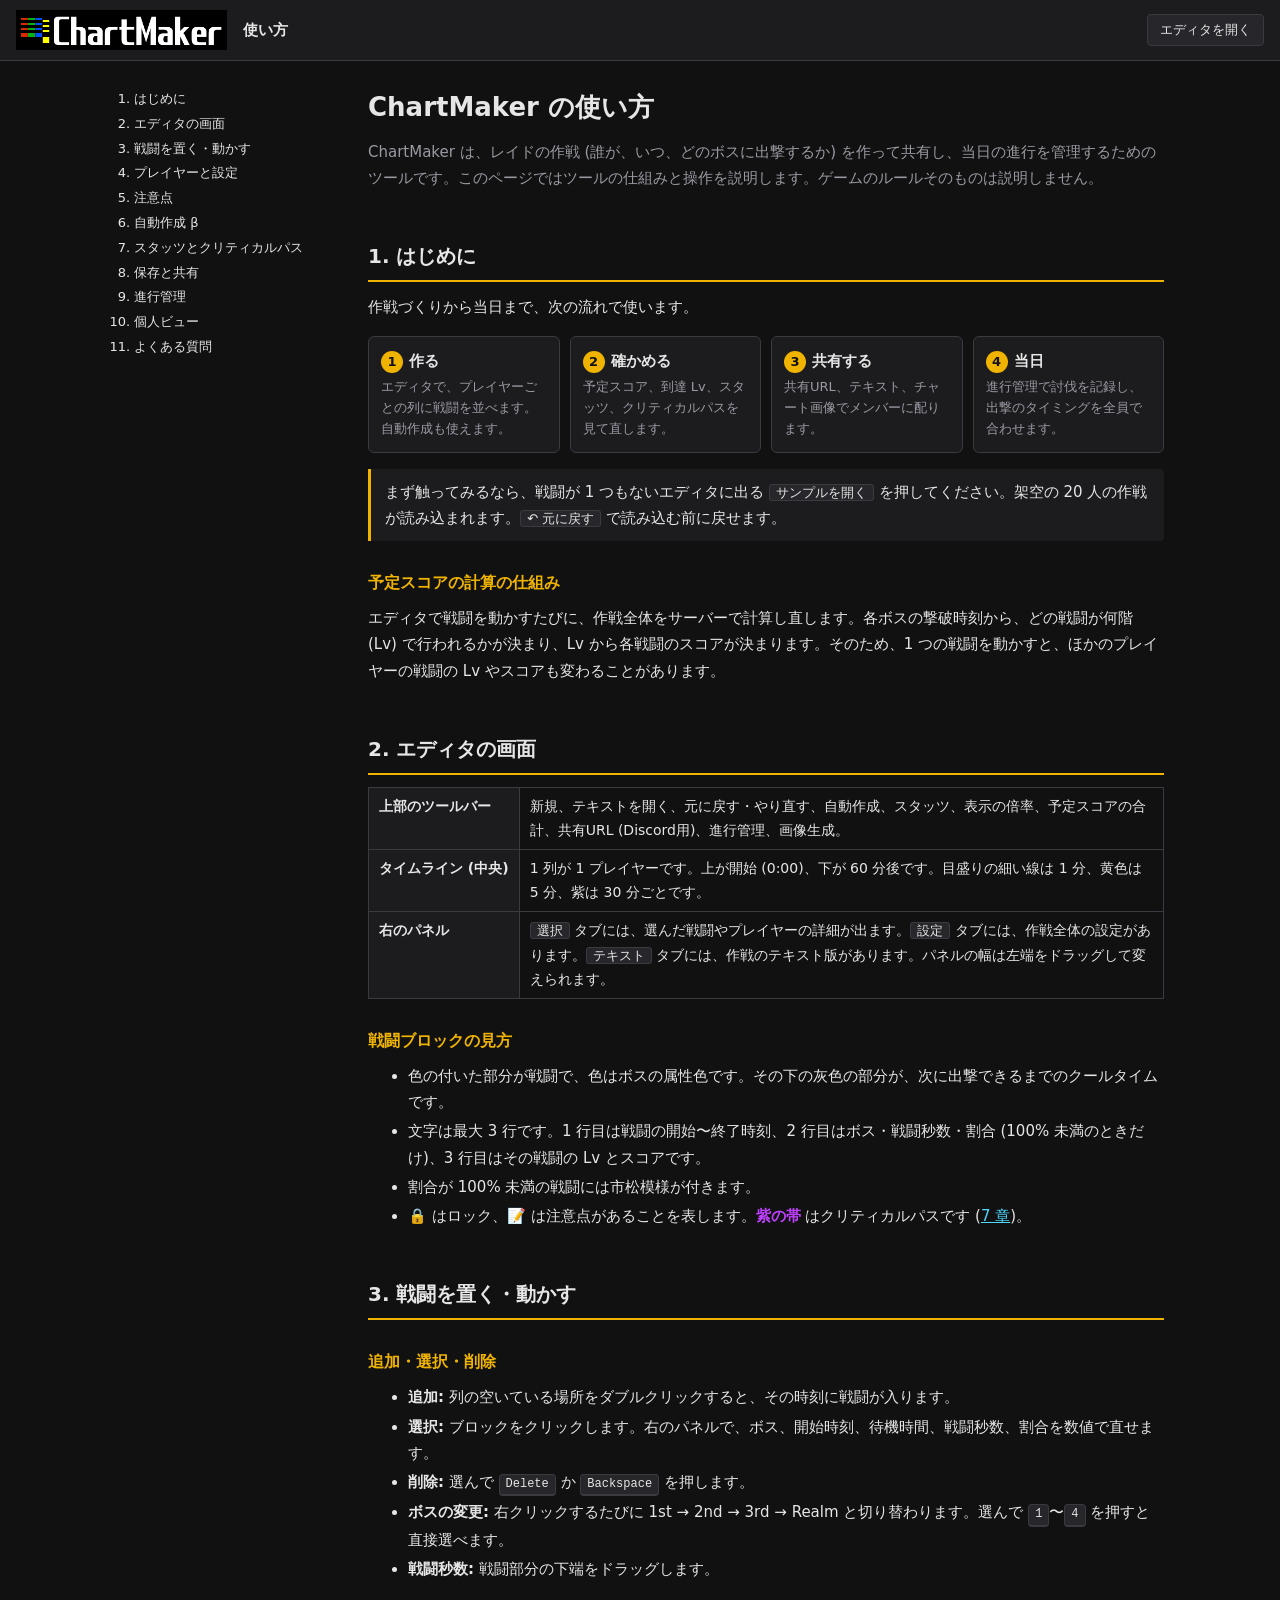
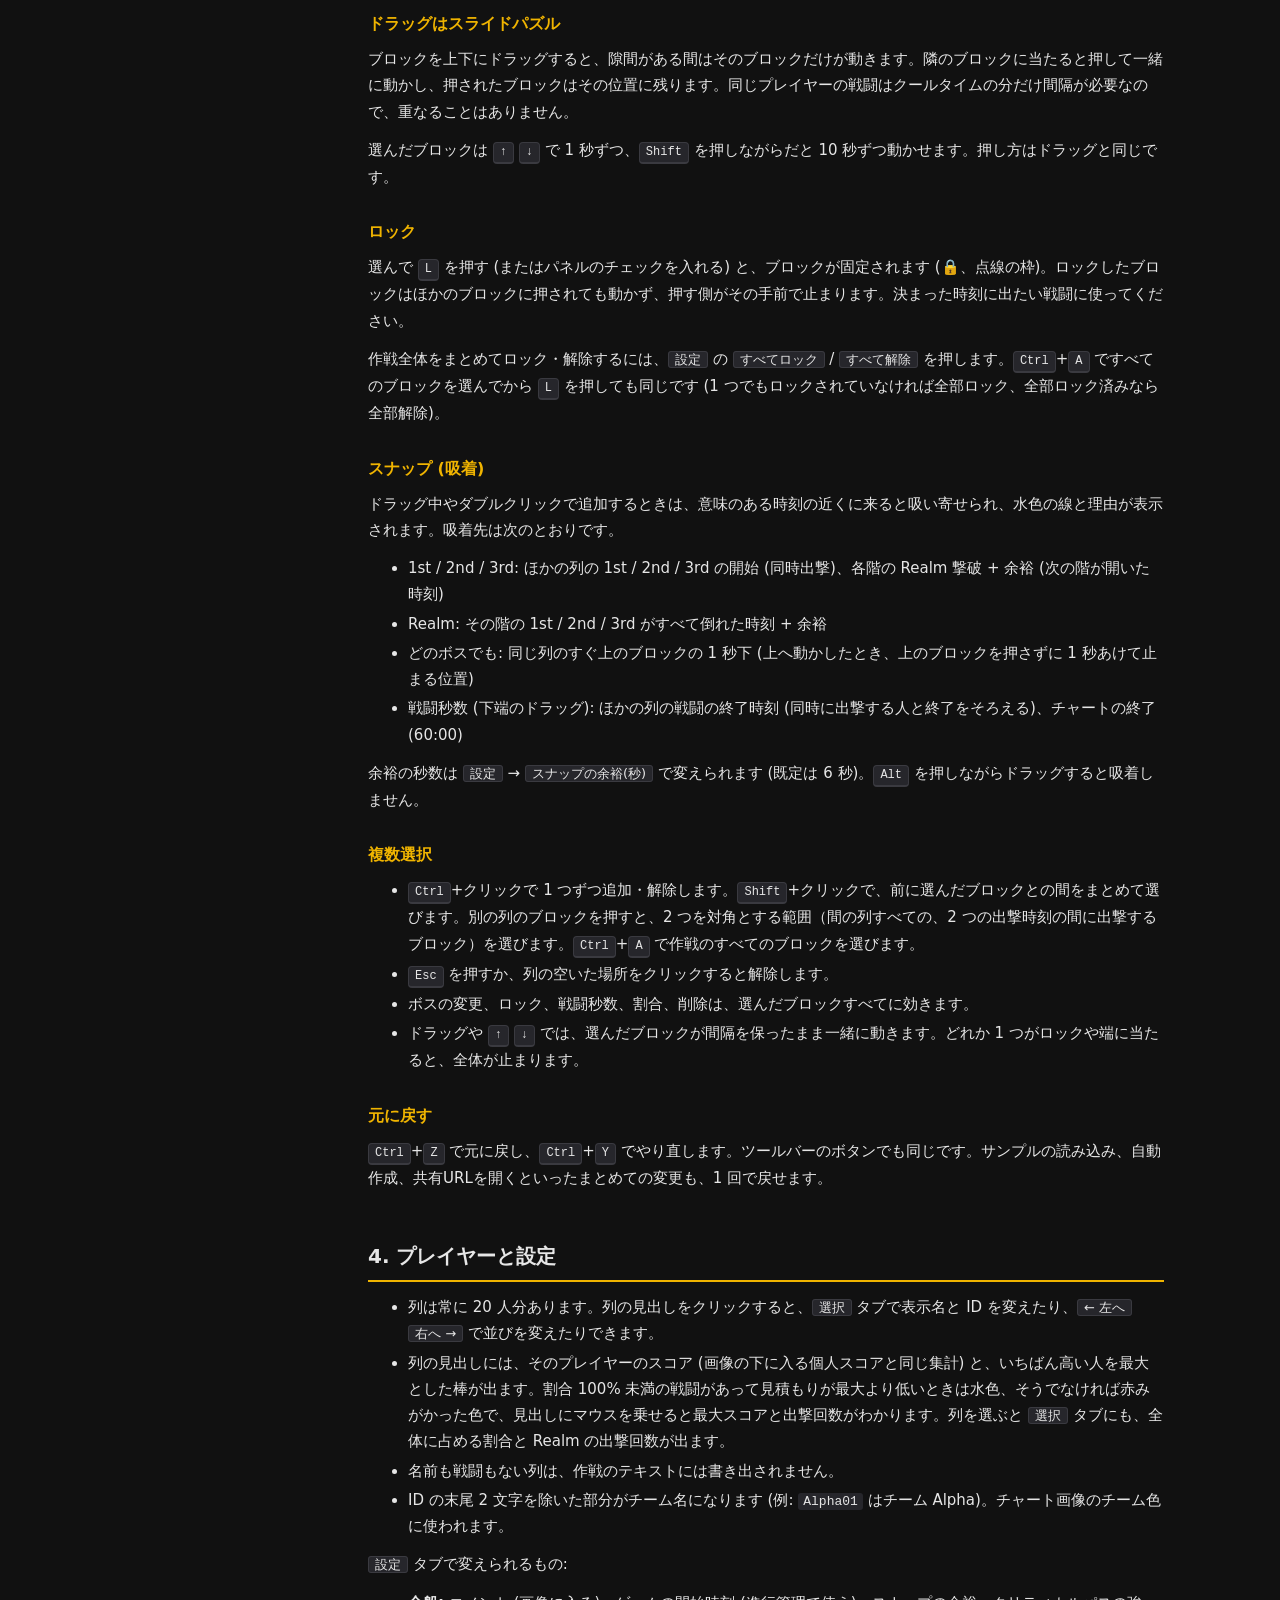
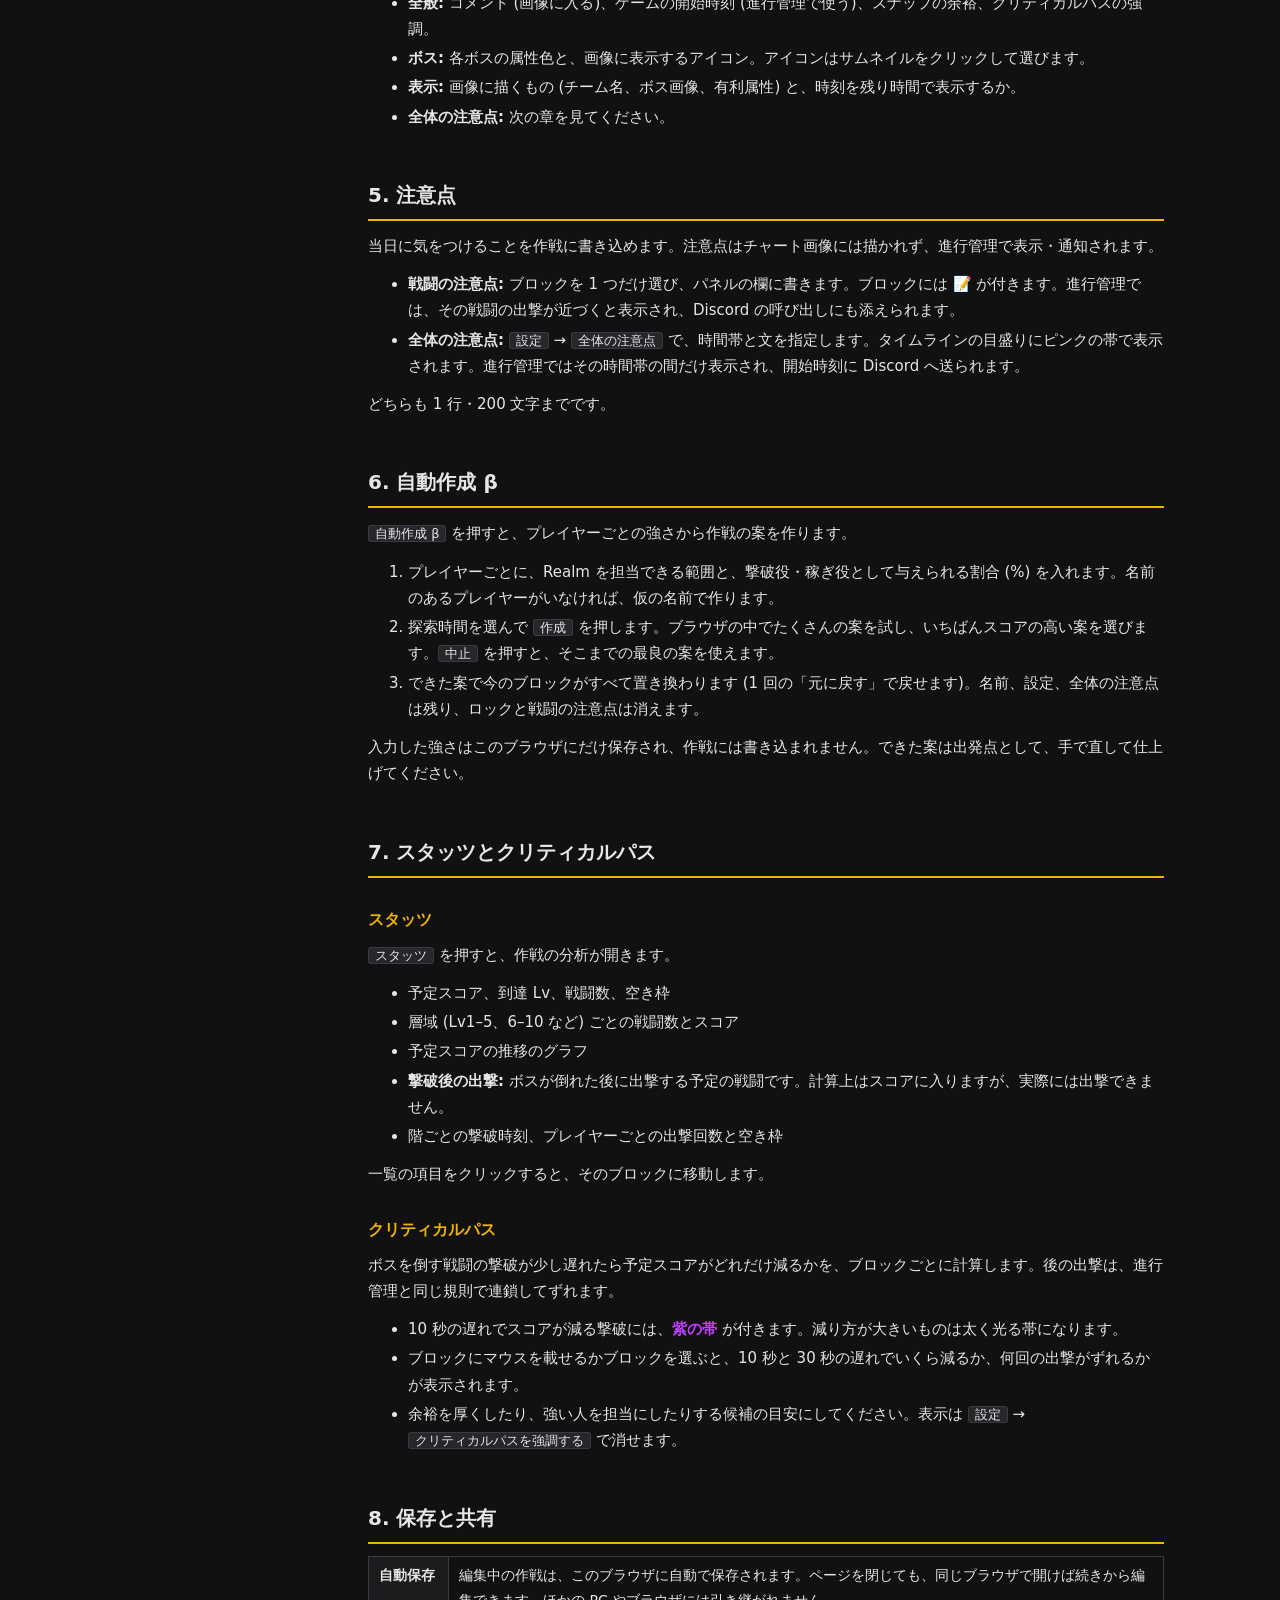
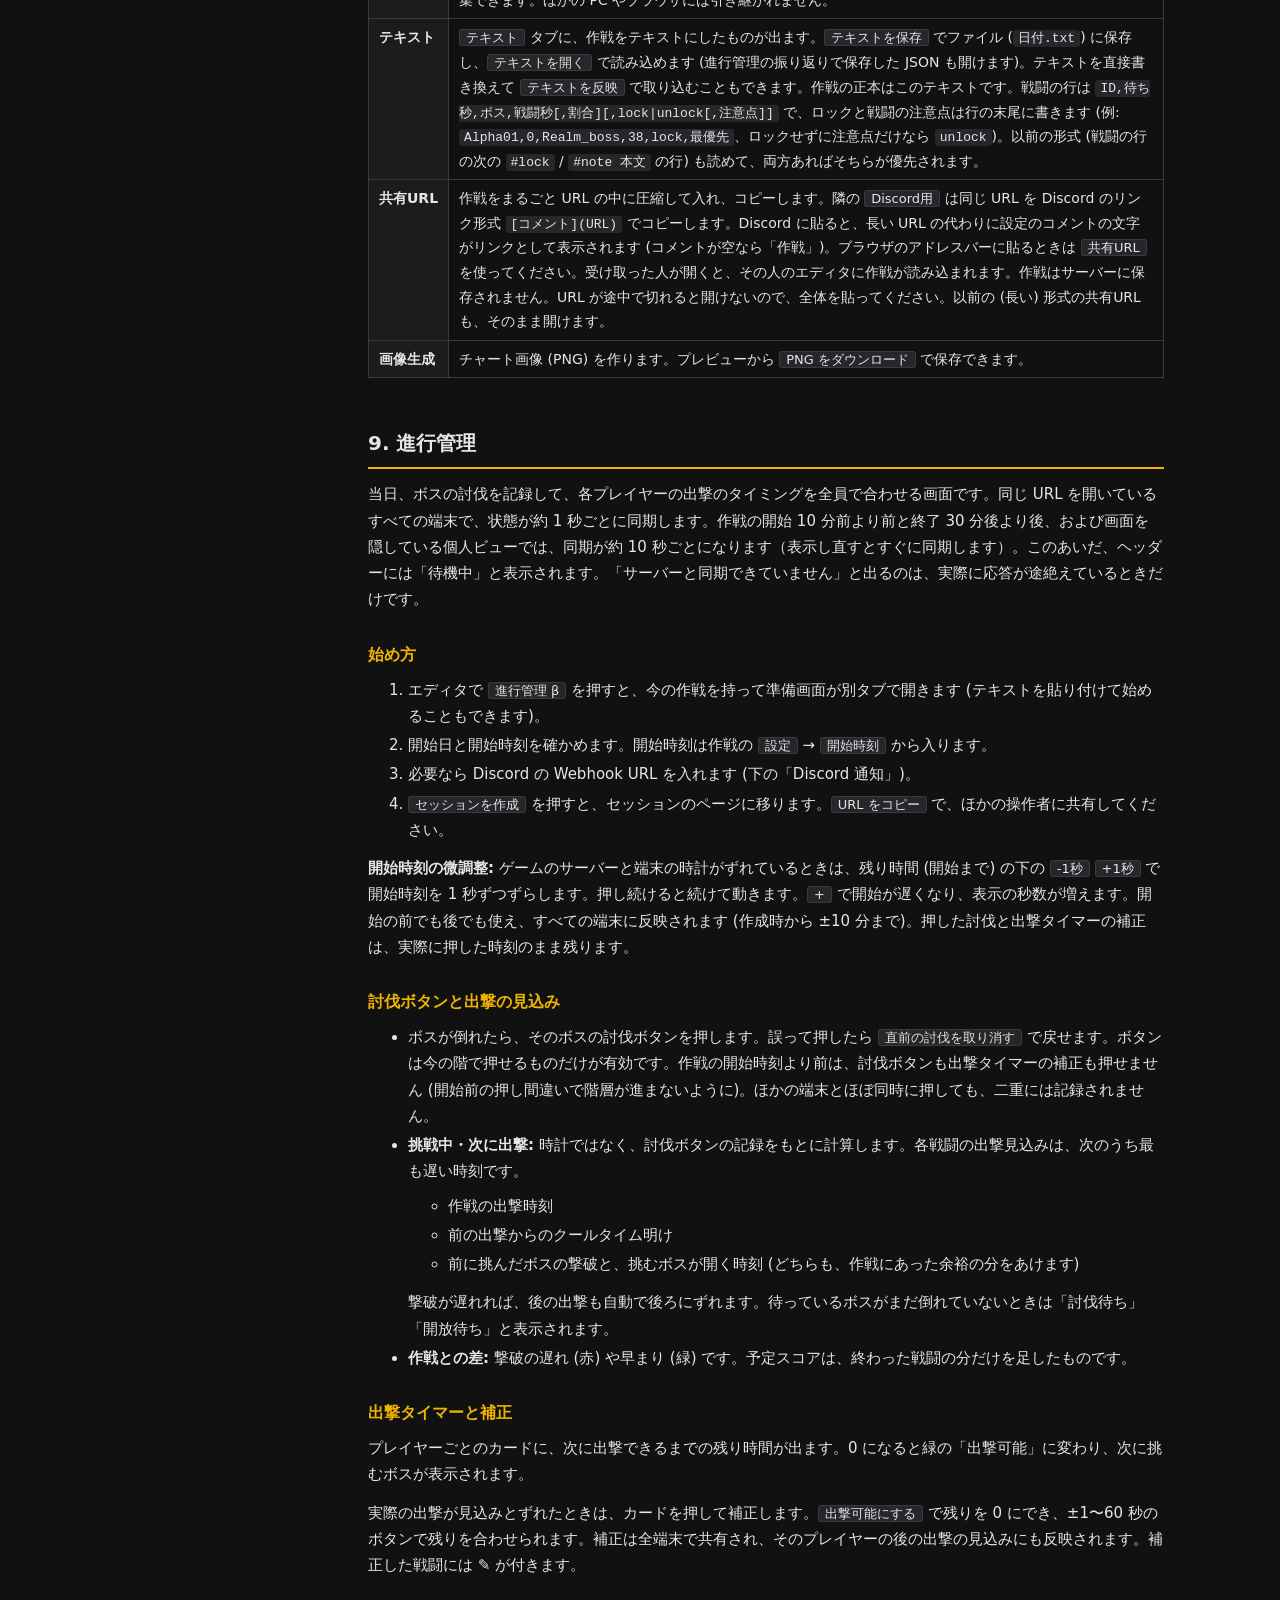
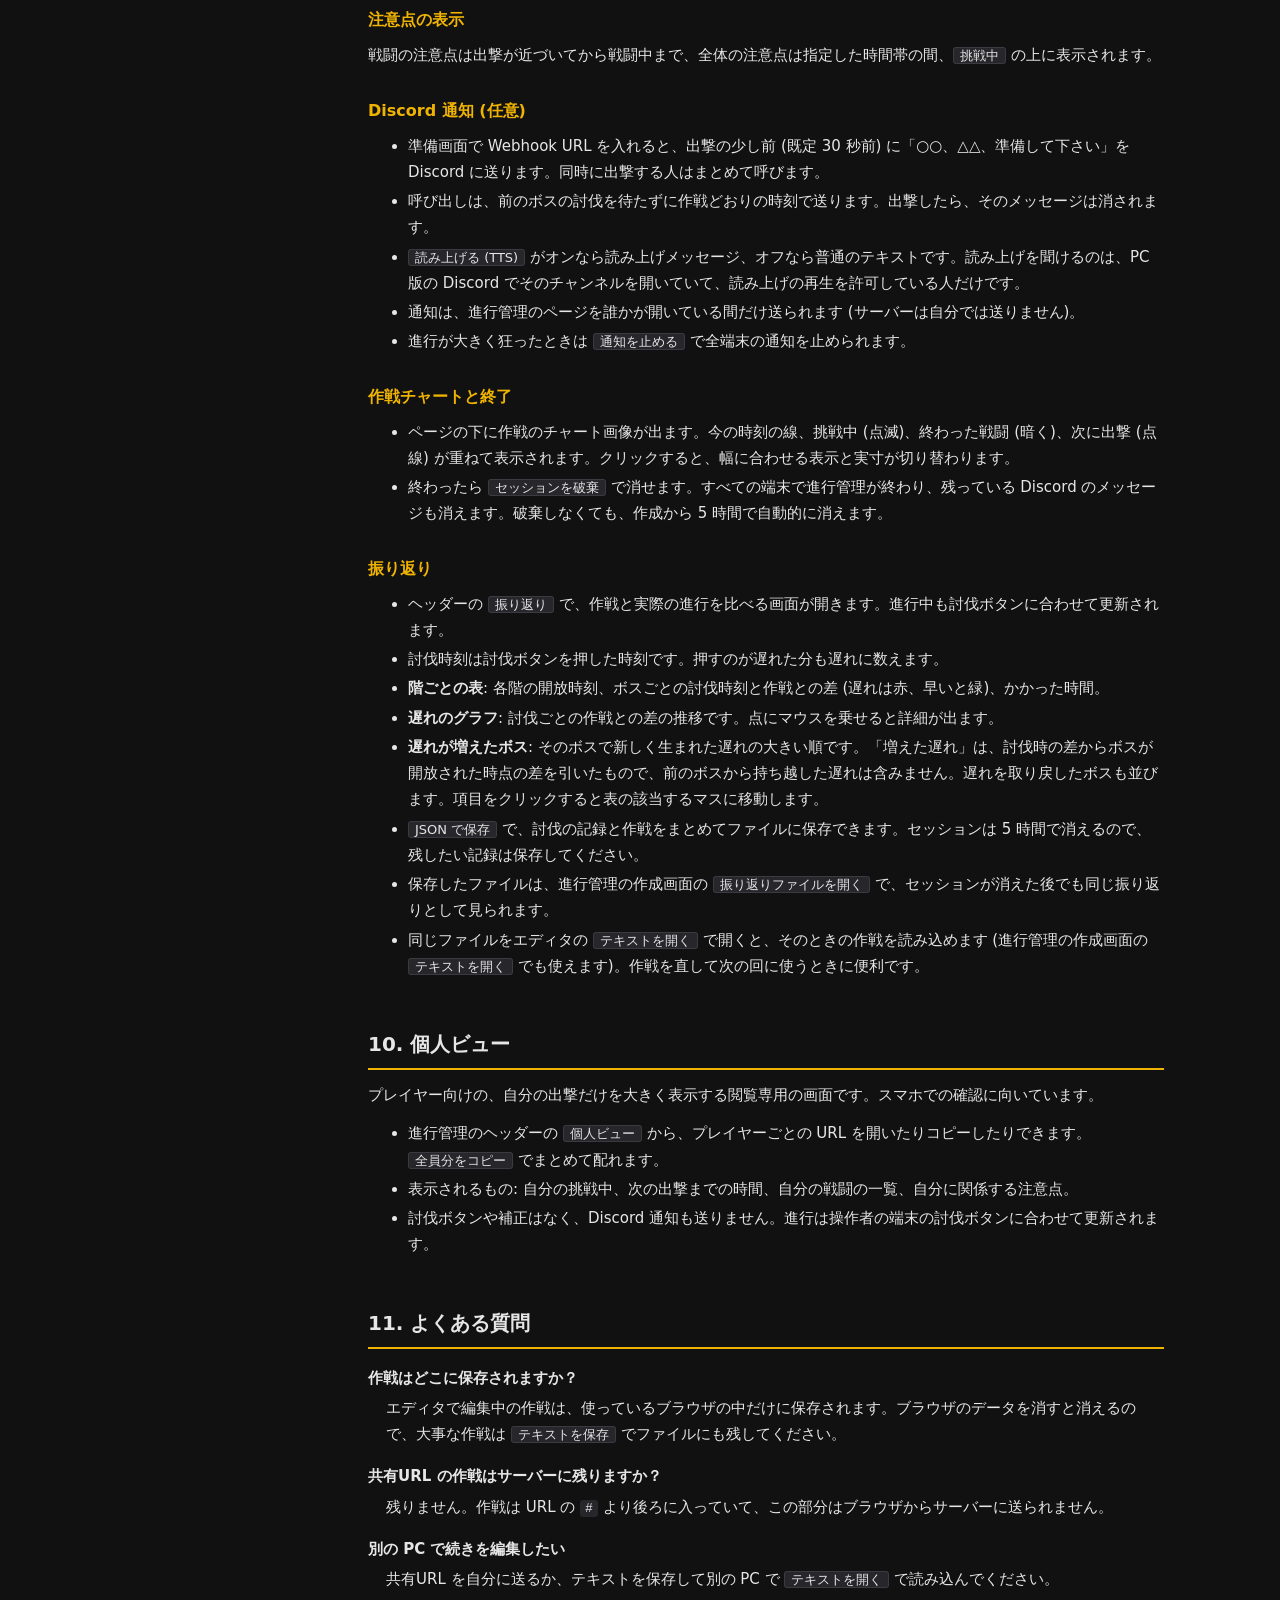
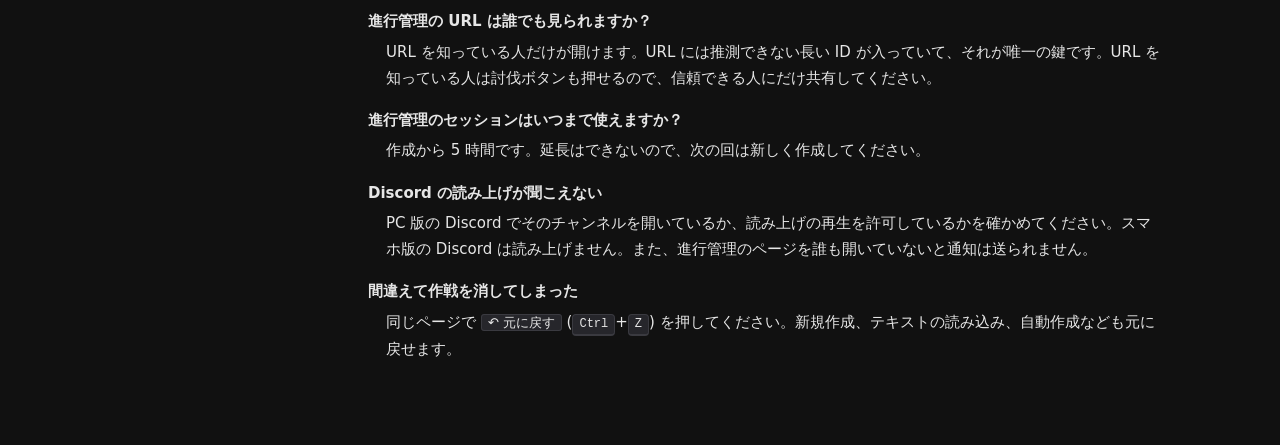
==== web/guide.html @ 5f59eefa "Shift+クリックの範囲選択を複数の列にまたがって使えるようにする 起点とクリックしたブロックを対角とする範囲 (間の列すべての、2 つの出撃時刻の間に出撃するブロック) を選ぶ。  Co-Auth" ====
<!doctype html>
<html lang="ja">
<head>
<meta charset="utf-8">
<meta name="viewport" content="width=device-width, initial-scale=1">
<title>ChartMaker 使い方</title>
<link rel="icon" type="image/png" href="/icon.png">
<style>
:root {
  --bg: #111; --panel: #1c1c1f; --panel2: #26262b; --line: #3a3a40;
  --fg: #e6e6e6; --muted: #9a9aa3; --accent: #f0b400; --link: #4fd8ff; --crit: #c040ff;
}
* { box-sizing: border-box; }
html { scroll-behavior: smooth; scroll-padding-top: 16px; }
body { margin: 0; background: var(--bg); color: var(--fg);
  font: 15px/1.75 "Meiryo", "Hiragino Sans", system-ui, sans-serif; }
a { color: var(--link); }
header { display: flex; align-items: center; gap: 16px; flex-wrap: wrap; padding: 10px 16px;
  background: var(--panel); border-bottom: 1px solid var(--line); }
header img { display: block; height: 40px; width: auto; }
header .btn { margin-left: auto; }
.btn { display: inline-block; padding: 4px 12px; border: 1px solid var(--line); border-radius: 4px;
  background: var(--panel2); color: var(--fg); text-decoration: none; font-size: 13px; }
.btn:hover { border-color: var(--muted); }
.wrap { display: grid; grid-template-columns: 220px minmax(0, 1fr); gap: 32px; max-width: 1080px; margin: 0 auto; padding: 24px 16px 80px; }
nav { position: sticky; top: 16px; align-self: start; font-size: 13px; line-height: 1.6; }
nav ol { margin: 0; padding-left: 1.4em; }
nav li { margin: 4px 0; }
nav a { color: var(--fg); text-decoration: none; }
nav a:hover { color: var(--accent); }
main { min-width: 0; }
h1 { font-size: 26px; margin: 0 0 8px; }
h2 { font-size: 20px; margin: 48px 0 12px; padding-bottom: 6px; border-bottom: 2px solid var(--accent); }
h3 { font-size: 16px; margin: 28px 0 8px; color: var(--accent); }
p, ul, ol, table { margin: 8px 0 12px; }
li { margin: 3px 0; }
.lead { color: var(--muted); }
.flow { display: grid; grid-template-columns: repeat(4, minmax(0, 1fr)); gap: 10px; margin: 16px 0; padding: 0; list-style: none; counter-reset: step; }
.flow li { margin: 0; padding: 12px; background: var(--panel); border: 1px solid var(--line); border-radius: 6px; font-size: 13px; line-height: 1.6; }
.flow li::before { counter-increment: step; content: counter(step); display: inline-block; width: 22px; height: 22px; margin-right: 6px;
  border-radius: 50%; background: var(--accent); color: #111; text-align: center; font-weight: bold; line-height: 22px; }
.flow b { font-size: 15px; }
.flow span { display: block; margin-top: 4px; color: var(--muted); }
.note { padding: 10px 14px; background: var(--panel); border-left: 3px solid var(--accent); border-radius: 0 4px 4px 0; }
kbd { display: inline-block; padding: 0 6px; border: 1px solid var(--line); border-bottom-width: 2px; border-radius: 4px;
  background: var(--panel2); font: 12px/1.6 Consolas, monospace; }
code { padding: 1px 5px; background: var(--panel2); border-radius: 3px; font: 13px Consolas, monospace; }
table { width: 100%; border-collapse: collapse; font-size: 14px; }
th, td { padding: 6px 10px; border: 1px solid var(--line); text-align: left; vertical-align: top; }
th { background: var(--panel); white-space: nowrap; }
.ui { padding: 0 6px; border: 1px solid var(--line); border-radius: 3px; background: var(--panel2); font-size: 13px; white-space: nowrap; }
.crit { color: var(--crit); font-weight: bold; }
dt { margin-top: 16px; font-weight: bold; }
dd { margin: 4px 0 0 1.2em; }
@media (max-width: 760px) {
  .wrap { grid-template-columns: 1fr; gap: 0; }
  nav { position: static; padding: 12px 14px; background: var(--panel); border-radius: 6px; }
  .flow { grid-template-columns: repeat(2, minmax(0, 1fr)); }
  table { display: block; overflow-x: auto; }
}
</style>
</head>
<body>
<header>
  <a href="/"><img src="/logo.png" alt="ChartMaker" width="380" height="72"></a>
  <b>使い方</b>
  <a class="btn" href="/">エディタを開く</a>
</header>

<div class="wrap">
<nav aria-label="目次">
  <ol>
    <li><a href="#start">はじめに</a></li>
    <li><a href="#screen">エディタの画面</a></li>
    <li><a href="#blocks">戦闘を置く・動かす</a></li>
    <li><a href="#players">プレイヤーと設定</a></li>
    <li><a href="#notes">注意点</a></li>
    <li><a href="#auto">自動作成 β</a></li>
    <li><a href="#check">スタッツとクリティカルパス</a></li>
    <li><a href="#share">保存と共有</a></li>
    <li><a href="#tracker">進行管理</a></li>
    <li><a href="#personal">個人ビュー</a></li>
    <li><a href="#faq">よくある質問</a></li>
  </ol>
</nav>

<main>
<h1>ChartMaker の使い方</h1>
<p class="lead">ChartMaker は、レイドの作戦 (誰が、いつ、どのボスに出撃するか) を作って共有し、当日の進行を管理するためのツールです。このページではツールの仕組みと操作を説明します。ゲームのルールそのものは説明しません。</p>

<!-- ------------------------------------------------------------ -->
<h2 id="start">1. はじめに</h2>
<p>作戦づくりから当日まで、次の流れで使います。</p>
<ol class="flow">
  <li><b>作る</b><span>エディタで、プレイヤーごとの列に戦闘を並べます。自動作成も使えます。</span></li>
  <li><b>確かめる</b><span>予定スコア、到達 Lv、スタッツ、クリティカルパスを見て直します。</span></li>
  <li><b>共有する</b><span>共有URL、テキスト、チャート画像でメンバーに配ります。</span></li>
  <li><b>当日</b><span>進行管理で討伐を記録し、出撃のタイミングを全員で合わせます。</span></li>
</ol>
<div class="note">まず触ってみるなら、戦闘が 1 つもないエディタに出る <span class="ui">サンプルを開く</span> を押してください。架空の 20 人の作戦が読み込まれます。<span class="ui">↶ 元に戻す</span> で読み込む前に戻せます。</div>

<h3>予定スコアの計算の仕組み</h3>
<p>エディタで戦闘を動かすたびに、作戦全体をサーバーで計算し直します。各ボスの撃破時刻から、どの戦闘が何階 (Lv) で行われるかが決まり、Lv から各戦闘のスコアが決まります。そのため、1 つの戦闘を動かすと、ほかのプレイヤーの戦闘の Lv やスコアも変わることがあります。</p>

<!-- ------------------------------------------------------------ -->
<h2 id="screen">2. エディタの画面</h2>
<table>
  <tr><th>上部のツールバー</th><td>新規、テキストを開く、元に戻す・やり直す、自動作成、スタッツ、表示の倍率、予定スコアの合計、共有URL (Discord用)、進行管理、画像生成。</td></tr>
  <tr><th>タイムライン (中央)</th><td>1 列が 1 プレイヤーです。上が開始 (0:00)、下が 60 分後です。目盛りの細い線は 1 分、黄色は 5 分、紫は 30 分ごとです。</td></tr>
  <tr><th>右のパネル</th><td><span class="ui">選択</span> タブには、選んだ戦闘やプレイヤーの詳細が出ます。<span class="ui">設定</span> タブには、作戦全体の設定があります。<span class="ui">テキスト</span> タブには、作戦のテキスト版があります。パネルの幅は左端をドラッグして変えられます。</td></tr>
</table>

<h3>戦闘ブロックの見方</h3>
<ul>
  <li>色の付いた部分が戦闘で、色はボスの属性色です。その下の灰色の部分が、次に出撃できるまでのクールタイムです。</li>
  <li>文字は最大 3 行です。1 行目は戦闘の開始〜終了時刻、2 行目はボス・戦闘秒数・割合 (100% 未満のときだけ)、3 行目はその戦闘の Lv とスコアです。</li>
  <li>割合が 100% 未満の戦闘には市松模様が付きます。</li>
  <li>🔒 はロック、📝 は注意点があることを表します。<span class="crit">紫の帯</span> はクリティカルパスです (<a href="#check">7 章</a>)。</li>
</ul>

<!-- ------------------------------------------------------------ -->
<h2 id="blocks">3. 戦闘を置く・動かす</h2>
<h3>追加・選択・削除</h3>
<ul>
  <li><b>追加:</b> 列の空いている場所をダブルクリックすると、その時刻に戦闘が入ります。</li>
  <li><b>選択:</b> ブロックをクリックします。右のパネルで、ボス、開始時刻、待機時間、戦闘秒数、割合を数値で直せます。</li>
  <li><b>削除:</b> 選んで <kbd>Delete</kbd> か <kbd>Backspace</kbd> を押します。</li>
  <li><b>ボスの変更:</b> 右クリックするたびに 1st → 2nd → 3rd → Realm と切り替わります。選んで <kbd>1</kbd>〜<kbd>4</kbd> を押すと直接選べます。</li>
  <li><b>戦闘秒数:</b> 戦闘部分の下端をドラッグします。</li>
</ul>

<h3>ドラッグはスライドパズル</h3>
<p>ブロックを上下にドラッグすると、隙間がある間はそのブロックだけが動きます。隣のブロックに当たると押して一緒に動かし、押されたブロックはその位置に残ります。同じプレイヤーの戦闘はクールタイムの分だけ間隔が必要なので、重なることはありません。</p>
<p>選んだブロックは <kbd>↑</kbd> <kbd>↓</kbd> で 1 秒ずつ、<kbd>Shift</kbd> を押しながらだと 10 秒ずつ動かせます。押し方はドラッグと同じです。</p>

<h3>ロック</h3>
<p>選んで <kbd>L</kbd> を押す (またはパネルのチェックを入れる) と、ブロックが固定されます (🔒、点線の枠)。ロックしたブロックはほかのブロックに押されても動かず、押す側がその手前で止まります。決まった時刻に出たい戦闘に使ってください。</p>
<p>作戦全体をまとめてロック・解除するには、<span class="ui">設定</span> の <span class="ui">すべてロック</span> / <span class="ui">すべて解除</span> を押します。<kbd>Ctrl</kbd>+<kbd>A</kbd> ですべてのブロックを選んでから <kbd>L</kbd> を押しても同じです (1 つでもロックされていなければ全部ロック、全部ロック済みなら全部解除)。</p>

<h3>スナップ (吸着)</h3>
<p>ドラッグ中やダブルクリックで追加するときは、意味のある時刻の近くに来ると吸い寄せられ、水色の線と理由が表示されます。吸着先は次のとおりです。</p>
<ul>
  <li>1st / 2nd / 3rd: ほかの列の 1st / 2nd / 3rd の開始 (同時出撃)、各階の Realm 撃破 + 余裕 (次の階が開いた時刻)</li>
  <li>Realm: その階の 1st / 2nd / 3rd がすべて倒れた時刻 + 余裕</li>
  <li>どのボスでも: 同じ列のすぐ上のブロックの 1 秒下 (上へ動かしたとき、上のブロックを押さずに 1 秒あけて止まる位置)</li>
  <li>戦闘秒数 (下端のドラッグ): ほかの列の戦闘の終了時刻 (同時に出撃する人と終了をそろえる)、チャートの終了 (60:00)</li>
</ul>
<p>余裕の秒数は <span class="ui">設定</span> → <span class="ui">スナップの余裕(秒)</span> で変えられます (既定は 6 秒)。<kbd>Alt</kbd> を押しながらドラッグすると吸着しません。</p>

<h3>複数選択</h3>
<ul>
  <li><kbd>Ctrl</kbd>+クリックで 1 つずつ追加・解除します。<kbd>Shift</kbd>+クリックで、前に選んだブロックとの間をまとめて選びます。別の列のブロックを押すと、2 つを対角とする範囲（間の列すべての、2 つの出撃時刻の間に出撃するブロック）を選びます。<kbd>Ctrl</kbd>+<kbd>A</kbd> で作戦のすべてのブロックを選びます。</li>
  <li><kbd>Esc</kbd> を押すか、列の空いた場所をクリックすると解除します。</li>
  <li>ボスの変更、ロック、戦闘秒数、割合、削除は、選んだブロックすべてに効きます。</li>
  <li>ドラッグや <kbd>↑</kbd> <kbd>↓</kbd> では、選んだブロックが間隔を保ったまま一緒に動きます。どれか 1 つがロックや端に当たると、全体が止まります。</li>
</ul>

<h3>元に戻す</h3>
<p><kbd>Ctrl</kbd>+<kbd>Z</kbd> で元に戻し、<kbd>Ctrl</kbd>+<kbd>Y</kbd> でやり直します。ツールバーのボタンでも同じです。サンプルの読み込み、自動作成、共有URLを開くといったまとめての変更も、1 回で戻せます。</p>

<!-- ------------------------------------------------------------ -->
<h2 id="players">4. プレイヤーと設定</h2>
<ul>
  <li>列は常に 20 人分あります。列の見出しをクリックすると、<span class="ui">選択</span> タブで表示名と ID を変えたり、<span class="ui">← 左へ</span> <span class="ui">右へ →</span> で並びを変えたりできます。</li>
  <li>列の見出しには、そのプレイヤーのスコア (画像の下に入る個人スコアと同じ集計) と、いちばん高い人を最大とした棒が出ます。割合 100% 未満の戦闘があって見積もりが最大より低いときは水色、そうでなければ赤みがかった色で、見出しにマウスを乗せると最大スコアと出撃回数がわかります。列を選ぶと <span class="ui">選択</span> タブにも、全体に占める割合と Realm の出撃回数が出ます。</li>
  <li>名前も戦闘もない列は、作戦のテキストには書き出されません。</li>
  <li>ID の末尾 2 文字を除いた部分がチーム名になります (例: <code>Alpha01</code> はチーム Alpha)。チャート画像のチーム色に使われます。</li>
</ul>
<p><span class="ui">設定</span> タブで変えられるもの:</p>
<ul>
  <li><b>全般:</b> コメント (画像に入る)、ゲームの開始時刻 (進行管理で使う)、スナップの余裕、クリティカルパスの強調。</li>
  <li><b>ボス:</b> 各ボスの属性色と、画像に表示するアイコン。アイコンはサムネイルをクリックして選びます。</li>
  <li><b>表示:</b> 画像に描くもの (チーム名、ボス画像、有利属性) と、時刻を残り時間で表示するか。</li>
  <li><b>全体の注意点:</b> 次の章を見てください。</li>
</ul>

<!-- ------------------------------------------------------------ -->
<h2 id="notes">5. 注意点</h2>
<p>当日に気をつけることを作戦に書き込めます。注意点はチャート画像には描かれず、進行管理で表示・通知されます。</p>
<ul>
  <li><b>戦闘の注意点:</b> ブロックを 1 つだけ選び、パネルの欄に書きます。ブロックには 📝 が付きます。進行管理では、その戦闘の出撃が近づくと表示され、Discord の呼び出しにも添えられます。</li>
  <li><b>全体の注意点:</b> <span class="ui">設定</span> → <span class="ui">全体の注意点</span> で、時間帯と文を指定します。タイムラインの目盛りにピンクの帯で表示されます。進行管理ではその時間帯の間だけ表示され、開始時刻に Discord へ送られます。</li>
</ul>
<p>どちらも 1 行・200 文字までです。</p>

<!-- ------------------------------------------------------------ -->
<h2 id="auto">6. 自動作成 β</h2>
<p><span class="ui">自動作成 β</span> を押すと、プレイヤーごとの強さから作戦の案を作ります。</p>
<ol>
  <li>プレイヤーごとに、Realm を担当できる範囲と、撃破役・稼ぎ役として与えられる割合 (%) を入れます。名前のあるプレイヤーがいなければ、仮の名前で作ります。</li>
  <li>探索時間を選んで <span class="ui">作成</span> を押します。ブラウザの中でたくさんの案を試し、いちばんスコアの高い案を選びます。<span class="ui">中止</span> を押すと、そこまでの最良の案を使えます。</li>
  <li>できた案で今のブロックがすべて置き換わります (1 回の「元に戻す」で戻せます)。名前、設定、全体の注意点は残り、ロックと戦闘の注意点は消えます。</li>
</ol>
<p>入力した強さはこのブラウザにだけ保存され、作戦には書き込まれません。できた案は出発点として、手で直して仕上げてください。</p>

<!-- ------------------------------------------------------------ -->
<h2 id="check">7. スタッツとクリティカルパス</h2>
<h3>スタッツ</h3>
<p><span class="ui">スタッツ</span> を押すと、作戦の分析が開きます。</p>
<ul>
  <li>予定スコア、到達 Lv、戦闘数、空き枠</li>
  <li>層域 (Lv1–5、6–10 など) ごとの戦闘数とスコア</li>
  <li>予定スコアの推移のグラフ</li>
  <li><b>撃破後の出撃:</b> ボスが倒れた後に出撃する予定の戦闘です。計算上はスコアに入りますが、実際には出撃できません。</li>
  <li>階ごとの撃破時刻、プレイヤーごとの出撃回数と空き枠</li>
</ul>
<p>一覧の項目をクリックすると、そのブロックに移動します。</p>

<h3>クリティカルパス</h3>
<p>ボスを倒す戦闘の撃破が少し遅れたら予定スコアがどれだけ減るかを、ブロックごとに計算します。後の出撃は、進行管理と同じ規則で連鎖してずれます。</p>
<ul>
  <li>10 秒の遅れでスコアが減る撃破には、<span class="crit">紫の帯</span> が付きます。減り方が大きいものは太く光る帯になります。</li>
  <li>ブロックにマウスを載せるかブロックを選ぶと、10 秒と 30 秒の遅れでいくら減るか、何回の出撃がずれるかが表示されます。</li>
  <li>余裕を厚くしたり、強い人を担当にしたりする候補の目安にしてください。表示は <span class="ui">設定</span> → <span class="ui">クリティカルパスを強調する</span> で消せます。</li>
</ul>

<!-- ------------------------------------------------------------ -->
<h2 id="share">8. 保存と共有</h2>
<table>
  <tr><th>自動保存</th><td>編集中の作戦は、このブラウザに自動で保存されます。ページを閉じても、同じブラウザで開けば続きから編集できます。ほかの PC やブラウザには引き継がれません。</td></tr>
  <tr><th>テキスト</th><td><span class="ui">テキスト</span> タブに、作戦をテキストにしたものが出ます。<span class="ui">テキストを保存</span> でファイル (<code>日付.txt</code>) に保存し、<span class="ui">テキストを開く</span> で読み込めます (進行管理の振り返りで保存した JSON も開けます)。テキストを直接書き換えて <span class="ui">テキストを反映</span> で取り込むこともできます。作戦の正本はこのテキストです。戦闘の行は <code>ID,待ち秒,ボス,戦闘秒[,割合][,lock|unlock[,注意点]]</code> で、ロックと戦闘の注意点は行の末尾に書きます (例: <code>Alpha01,0,Realm_boss,38,lock,最優先</code>、ロックせずに注意点だけなら <code>unlock</code>)。以前の形式 (戦闘の行の次の <code>#lock</code> / <code>#note 本文</code> の行) も読めて、両方あればそちらが優先されます。</td></tr>
  <tr><th>共有URL</th><td>作戦をまるごと URL の中に圧縮して入れ、コピーします。隣の <span class="ui">Discord用</span> は同じ URL を Discord のリンク形式 <code>[コメント](URL)</code> でコピーします。Discord に貼ると、長い URL の代わりに設定のコメントの文字がリンクとして表示されます (コメントが空なら「作戦」)。ブラウザのアドレスバーに貼るときは <span class="ui">共有URL</span> を使ってください。受け取った人が開くと、その人のエディタに作戦が読み込まれます。作戦はサーバーに保存されません。URL が途中で切れると開けないので、全体を貼ってください。以前の (長い) 形式の共有URLも、そのまま開けます。</td></tr>
  <tr><th>画像生成</th><td>チャート画像 (PNG) を作ります。プレビューから <span class="ui">PNG をダウンロード</span> で保存できます。</td></tr>
</table>

<!-- ------------------------------------------------------------ -->
<h2 id="tracker">9. 進行管理</h2>
<p>当日、ボスの討伐を記録して、各プレイヤーの出撃のタイミングを全員で合わせる画面です。同じ URL を開いているすべての端末で、状態が約 1 秒ごとに同期します。作戦の開始 10 分前より前と終了 30 分後より後、および画面を隠している個人ビューでは、同期が約 10 秒ごとになります（表示し直すとすぐに同期します）。このあいだ、ヘッダーには「待機中」と表示されます。「サーバーと同期できていません」と出るのは、実際に応答が途絶えているときだけです。</p>

<h3>始め方</h3>
<ol>
  <li>エディタで <span class="ui">進行管理 β</span> を押すと、今の作戦を持って準備画面が別タブで開きます (テキストを貼り付けて始めることもできます)。</li>
  <li>開始日と開始時刻を確かめます。開始時刻は作戦の <span class="ui">設定</span> → <span class="ui">開始時刻</span> から入ります。</li>
  <li>必要なら Discord の Webhook URL を入れます (下の「Discord 通知」)。</li>
  <li><span class="ui">セッションを作成</span> を押すと、セッションのページに移ります。<span class="ui">URL をコピー</span> で、ほかの操作者に共有してください。</li>
</ol>
<p><b>開始時刻の微調整:</b> ゲームのサーバーと端末の時計がずれているときは、残り時間 (開始まで) の下の <span class="ui">-1秒</span> <span class="ui">+1秒</span> で開始時刻を 1 秒ずつずらします。押し続けると続けて動きます。<span class="ui">+</span> で開始が遅くなり、表示の秒数が増えます。開始の前でも後でも使え、すべての端末に反映されます (作成時から ±10 分まで)。押した討伐と出撃タイマーの補正は、実際に押した時刻のまま残ります。</p>

<h3>討伐ボタンと出撃の見込み</h3>
<ul>
  <li>ボスが倒れたら、そのボスの討伐ボタンを押します。誤って押したら <span class="ui">直前の討伐を取り消す</span> で戻せます。ボタンは今の階で押せるものだけが有効です。作戦の開始時刻より前は、討伐ボタンも出撃タイマーの補正も押せません (開始前の押し間違いで階層が進まないように)。ほかの端末とほぼ同時に押しても、二重には記録されません。</li>
  <li><b>挑戦中・次に出撃:</b> 時計ではなく、討伐ボタンの記録をもとに計算します。各戦闘の出撃見込みは、次のうち最も遅い時刻です。
    <ul>
      <li>作戦の出撃時刻</li>
      <li>前の出撃からのクールタイム明け</li>
      <li>前に挑んだボスの撃破と、挑むボスが開く時刻 (どちらも、作戦にあった余裕の分をあけます)</li>
    </ul>
    撃破が遅れれば、後の出撃も自動で後ろにずれます。待っているボスがまだ倒れていないときは「討伐待ち」「開放待ち」と表示されます。</li>
  <li><b>作戦との差:</b> 撃破の遅れ (赤) や早まり (緑) です。予定スコアは、終わった戦闘の分だけを足したものです。</li>
</ul>

<h3>出撃タイマーと補正</h3>
<p>プレイヤーごとのカードに、次に出撃できるまでの残り時間が出ます。0 になると緑の「出撃可能」に変わり、次に挑むボスが表示されます。</p>
<p>実際の出撃が見込みとずれたときは、カードを押して補正します。<span class="ui">出撃可能にする</span> で残りを 0 にでき、±1〜60 秒のボタンで残りを合わせられます。補正は全端末で共有され、そのプレイヤーの後の出撃の見込みにも反映されます。補正した戦闘には ✎ が付きます。</p>

<h3>注意点の表示</h3>
<p>戦闘の注意点は出撃が近づいてから戦闘中まで、全体の注意点は指定した時間帯の間、<span class="ui">挑戦中</span> の上に表示されます。</p>

<h3>Discord 通知 (任意)</h3>
<ul>
  <li>準備画面で Webhook URL を入れると、出撃の少し前 (既定 30 秒前) に「○○、△△、準備して下さい」を Discord に送ります。同時に出撃する人はまとめて呼びます。</li>
  <li>呼び出しは、前のボスの討伐を待たずに作戦どおりの時刻で送ります。出撃したら、そのメッセージは消されます。</li>
  <li><span class="ui">読み上げる (TTS)</span> がオンなら読み上げメッセージ、オフなら普通のテキストです。読み上げを聞けるのは、PC 版の Discord でそのチャンネルを開いていて、読み上げの再生を許可している人だけです。</li>
  <li>通知は、進行管理のページを誰かが開いている間だけ送られます (サーバーは自分では送りません)。</li>
  <li>進行が大きく狂ったときは <span class="ui">通知を止める</span> で全端末の通知を止められます。</li>
</ul>

<h3>作戦チャートと終了</h3>
<ul>
  <li>ページの下に作戦のチャート画像が出ます。今の時刻の線、挑戦中 (点滅)、終わった戦闘 (暗く)、次に出撃 (点線) が重ねて表示されます。クリックすると、幅に合わせる表示と実寸が切り替わります。</li>
  <li>終わったら <span class="ui">セッションを破棄</span> で消せます。すべての端末で進行管理が終わり、残っている Discord のメッセージも消えます。破棄しなくても、作成から 5 時間で自動的に消えます。</li>
</ul>

<h3>振り返り</h3>
<ul>
  <li>ヘッダーの <span class="ui">振り返り</span> で、作戦と実際の進行を比べる画面が開きます。進行中も討伐ボタンに合わせて更新されます。</li>
  <li>討伐時刻は討伐ボタンを押した時刻です。押すのが遅れた分も遅れに数えます。</li>
  <li><b>階ごとの表</b>: 各階の開放時刻、ボスごとの討伐時刻と作戦との差 (遅れは赤、早いと緑)、かかった時間。</li>
  <li><b>遅れのグラフ</b>: 討伐ごとの作戦との差の推移です。点にマウスを乗せると詳細が出ます。</li>
  <li><b>遅れが増えたボス</b>: そのボスで新しく生まれた遅れの大きい順です。「増えた遅れ」は、討伐時の差からボスが開放された時点の差を引いたもので、前のボスから持ち越した遅れは含みません。遅れを取り戻したボスも並びます。項目をクリックすると表の該当するマスに移動します。</li>
  <li><span class="ui">JSON で保存</span> で、討伐の記録と作戦をまとめてファイルに保存できます。セッションは 5 時間で消えるので、残したい記録は保存してください。</li>
  <li>保存したファイルは、進行管理の作成画面の <span class="ui">振り返りファイルを開く</span> で、セッションが消えた後でも同じ振り返りとして見られます。</li>
  <li>同じファイルをエディタの <span class="ui">テキストを開く</span> で開くと、そのときの作戦を読み込めます (進行管理の作成画面の <span class="ui">テキストを開く</span> でも使えます)。作戦を直して次の回に使うときに便利です。</li>
</ul>

<!-- ------------------------------------------------------------ -->
<h2 id="personal">10. 個人ビュー</h2>
<p>プレイヤー向けの、自分の出撃だけを大きく表示する閲覧専用の画面です。スマホでの確認に向いています。</p>
<ul>
  <li>進行管理のヘッダーの <span class="ui">個人ビュー</span> から、プレイヤーごとの URL を開いたりコピーしたりできます。<span class="ui">全員分をコピー</span> でまとめて配れます。</li>
  <li>表示されるもの: 自分の挑戦中、次の出撃までの時間、自分の戦闘の一覧、自分に関係する注意点。</li>
  <li>討伐ボタンや補正はなく、Discord 通知も送りません。進行は操作者の端末の討伐ボタンに合わせて更新されます。</li>
</ul>

<!-- ------------------------------------------------------------ -->
<h2 id="faq">11. よくある質問</h2>
<dl>
  <dt>作戦はどこに保存されますか？</dt>
  <dd>エディタで編集中の作戦は、使っているブラウザの中だけに保存されます。ブラウザのデータを消すと消えるので、大事な作戦は <span class="ui">テキストを保存</span> でファイルにも残してください。</dd>

  <dt>共有URL の作戦はサーバーに残りますか？</dt>
  <dd>残りません。作戦は URL の <code>#</code> より後ろに入っていて、この部分はブラウザからサーバーに送られません。</dd>

  <dt>別の PC で続きを編集したい</dt>
  <dd>共有URL を自分に送るか、テキストを保存して別の PC で <span class="ui">テキストを開く</span> で読み込んでください。</dd>

  <dt>進行管理の URL は誰でも見られますか？</dt>
  <dd>URL を知っている人だけが開けます。URL には推測できない長い ID が入っていて、それが唯一の鍵です。URL を知っている人は討伐ボタンも押せるので、信頼できる人にだけ共有してください。</dd>

  <dt>進行管理のセッションはいつまで使えますか？</dt>
  <dd>作成から 5 時間です。延長はできないので、次の回は新しく作成してください。</dd>

  <dt>Discord の読み上げが聞こえない</dt>
  <dd>PC 版の Discord でそのチャンネルを開いているか、読み上げの再生を許可しているかを確かめてください。スマホ版の Discord は読み上げません。また、進行管理のページを誰も開いていないと通知は送られません。</dd>

  <dt>間違えて作戦を消してしまった</dt>
  <dd>同じページで <span class="ui">↶ 元に戻す</span> (<kbd>Ctrl</kbd>+<kbd>Z</kbd>) を押してください。新規作成、テキストの読み込み、自動作成なども元に戻せます。</dd>
</dl>
</main>
</div>
</body>
</html>
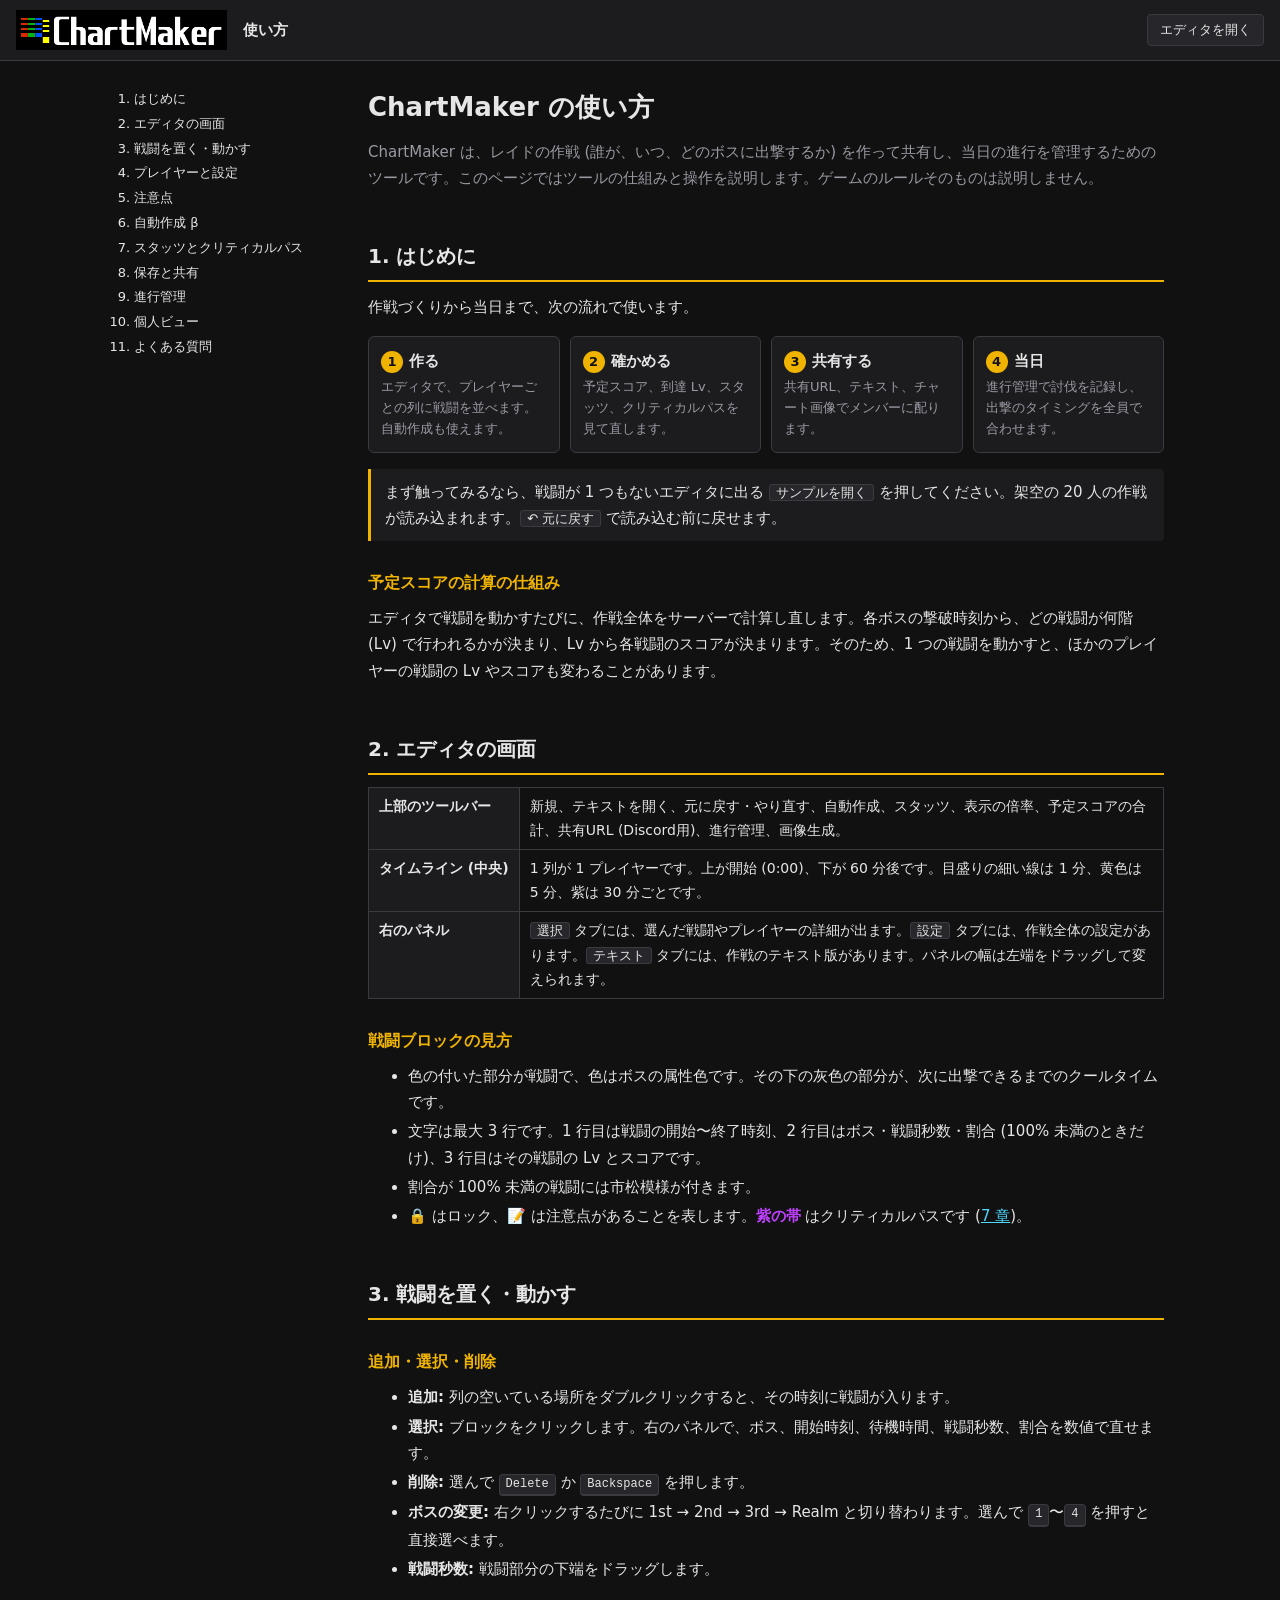
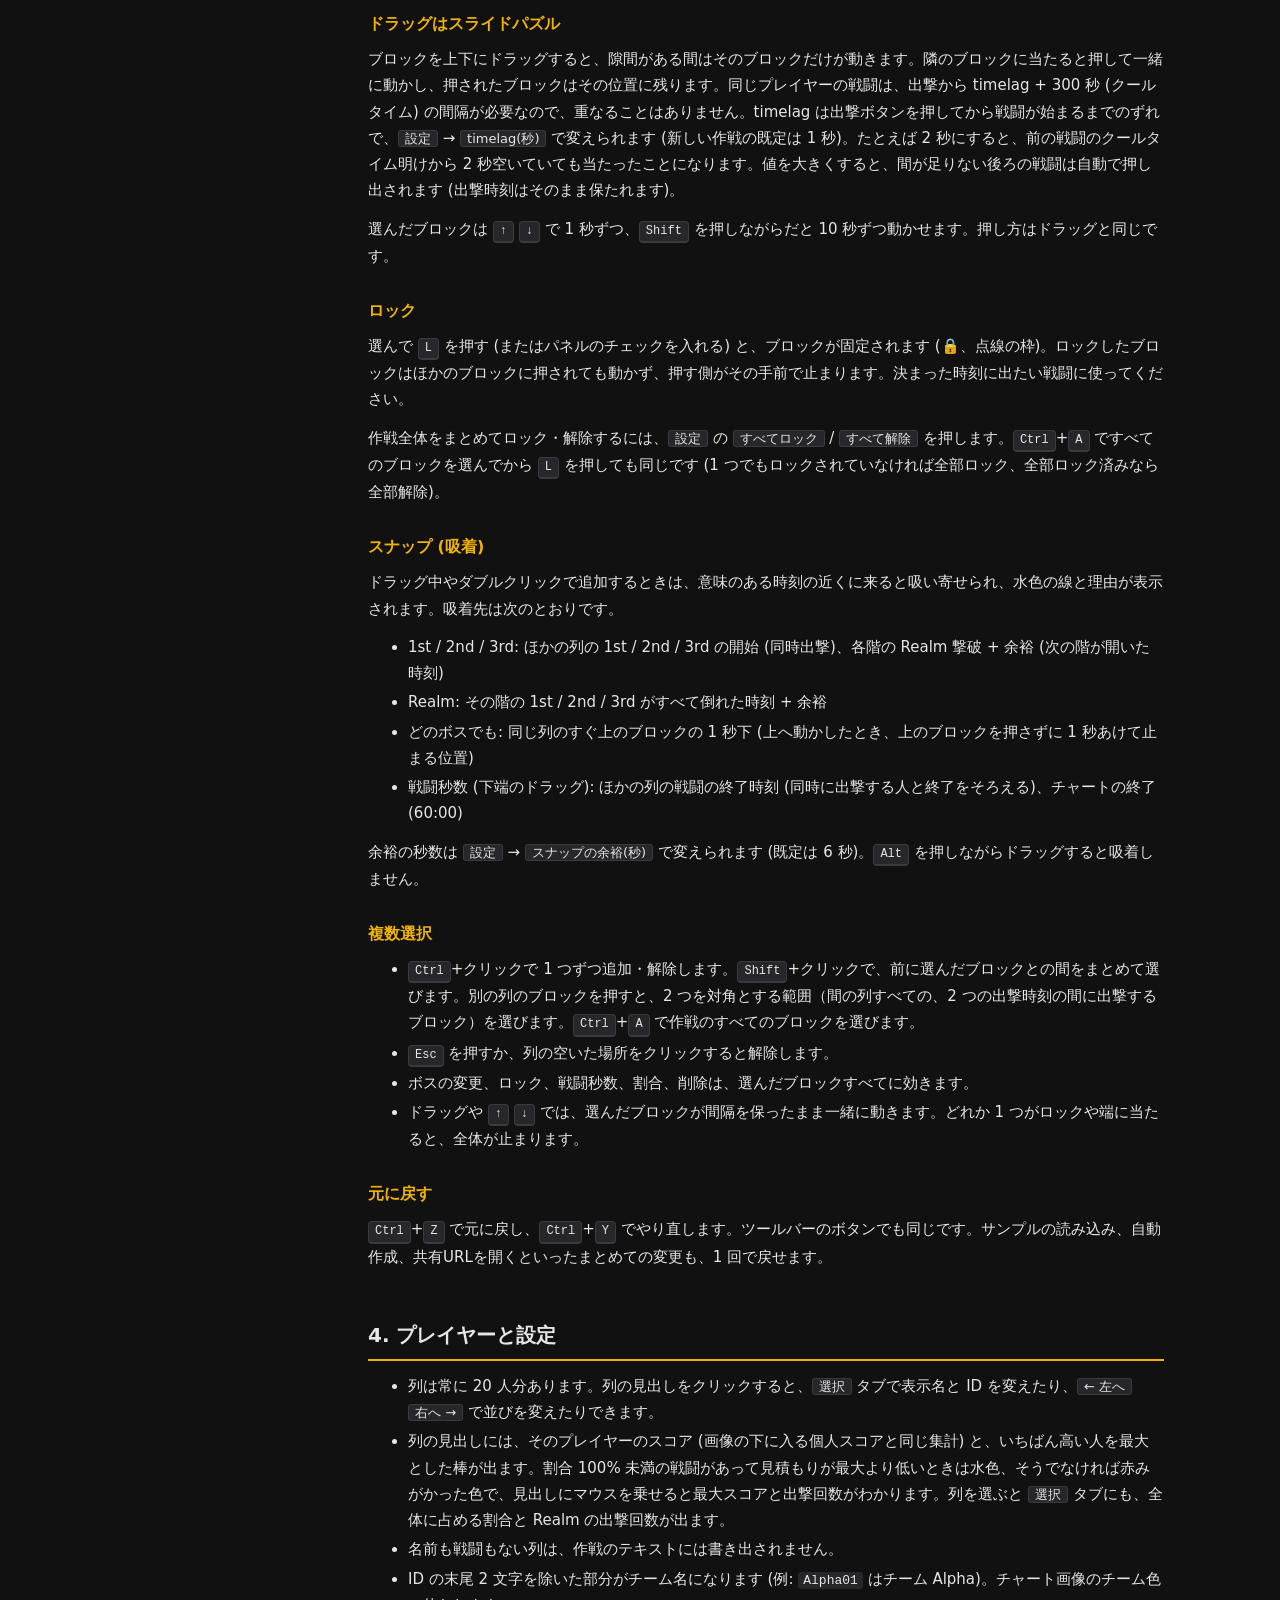
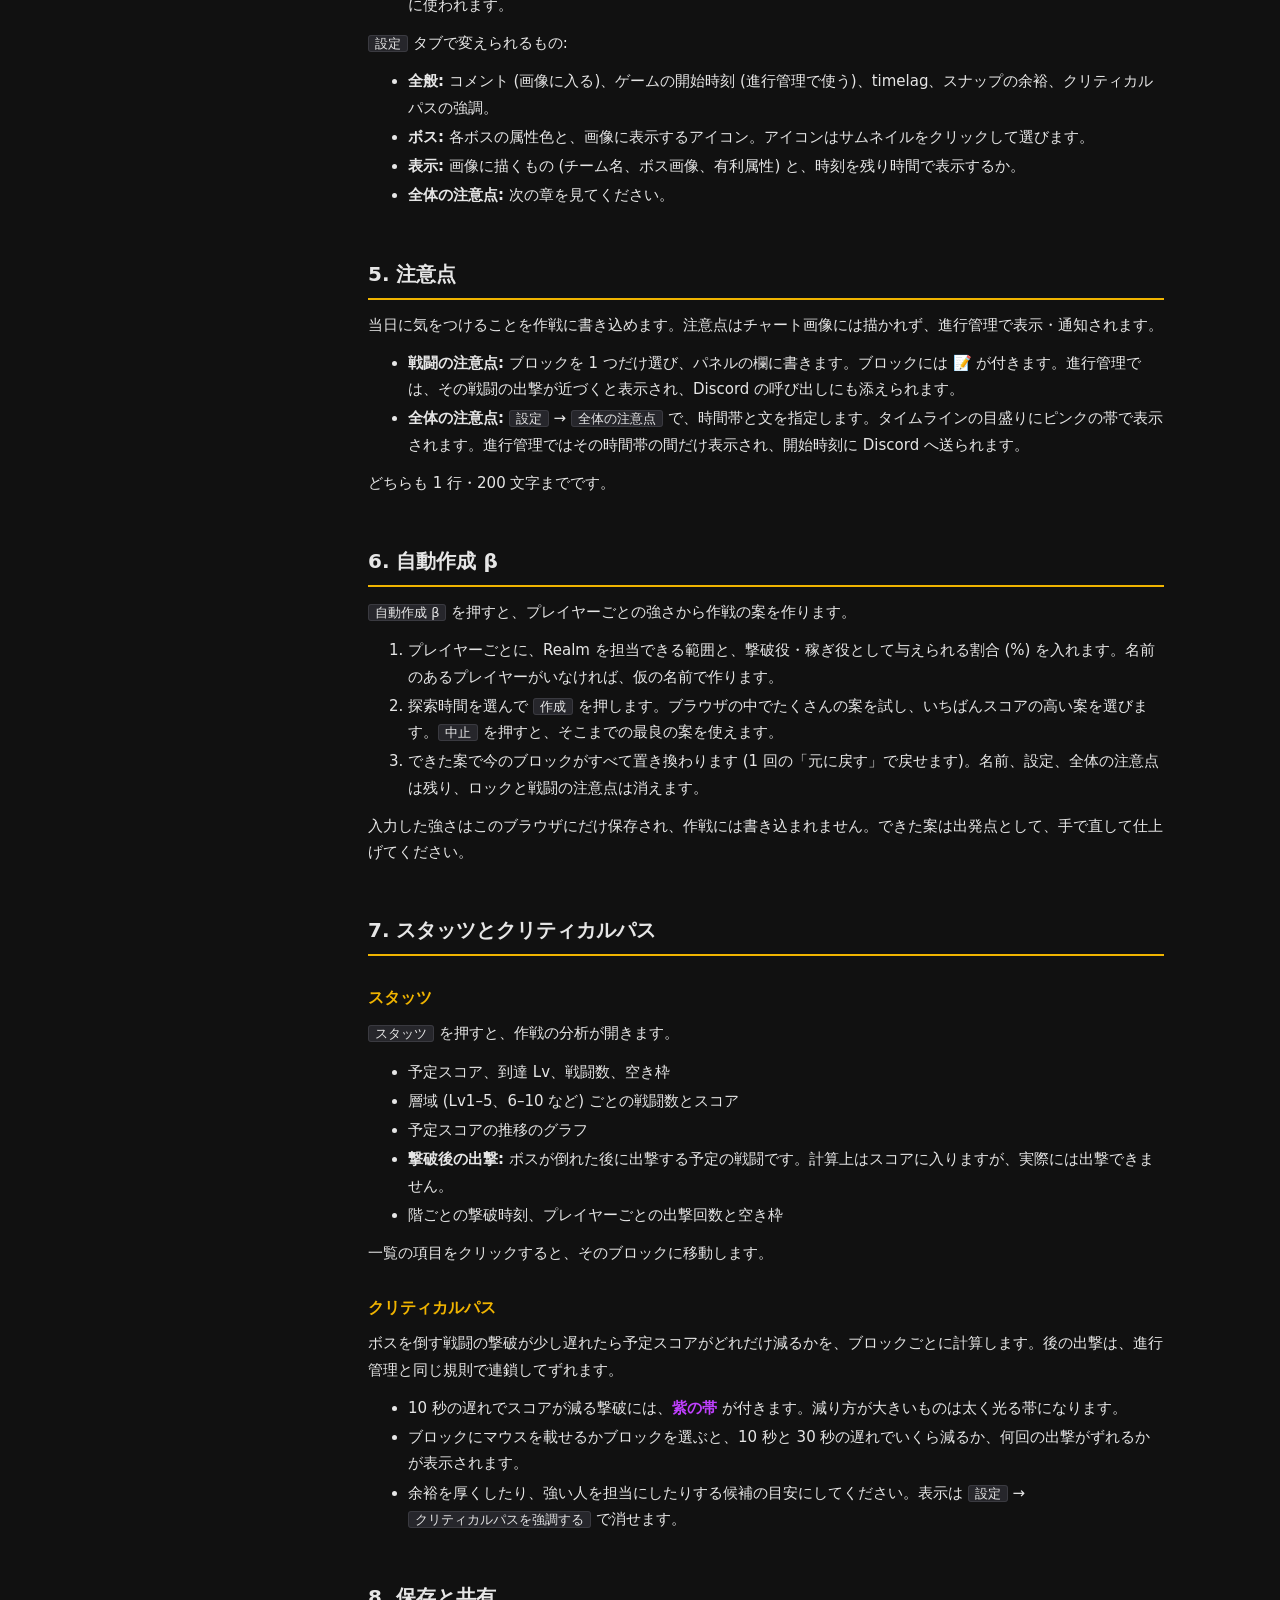
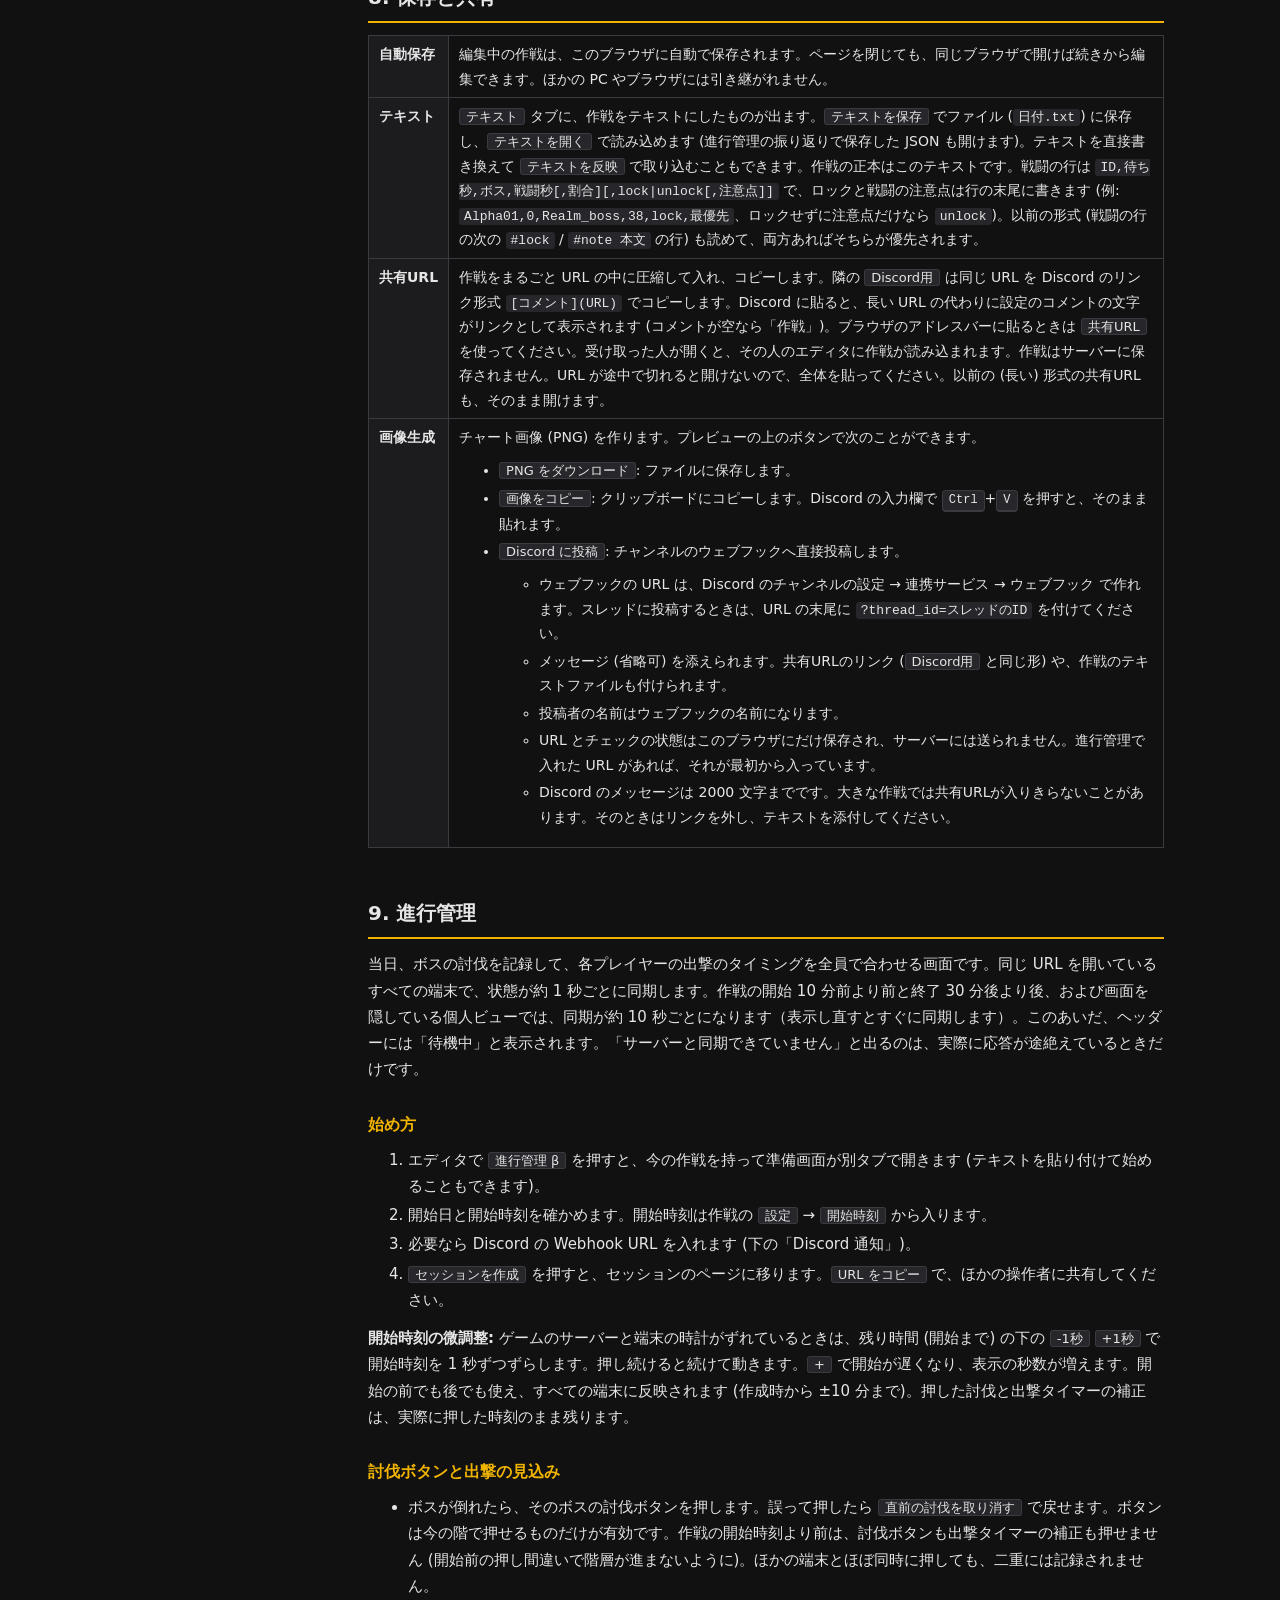
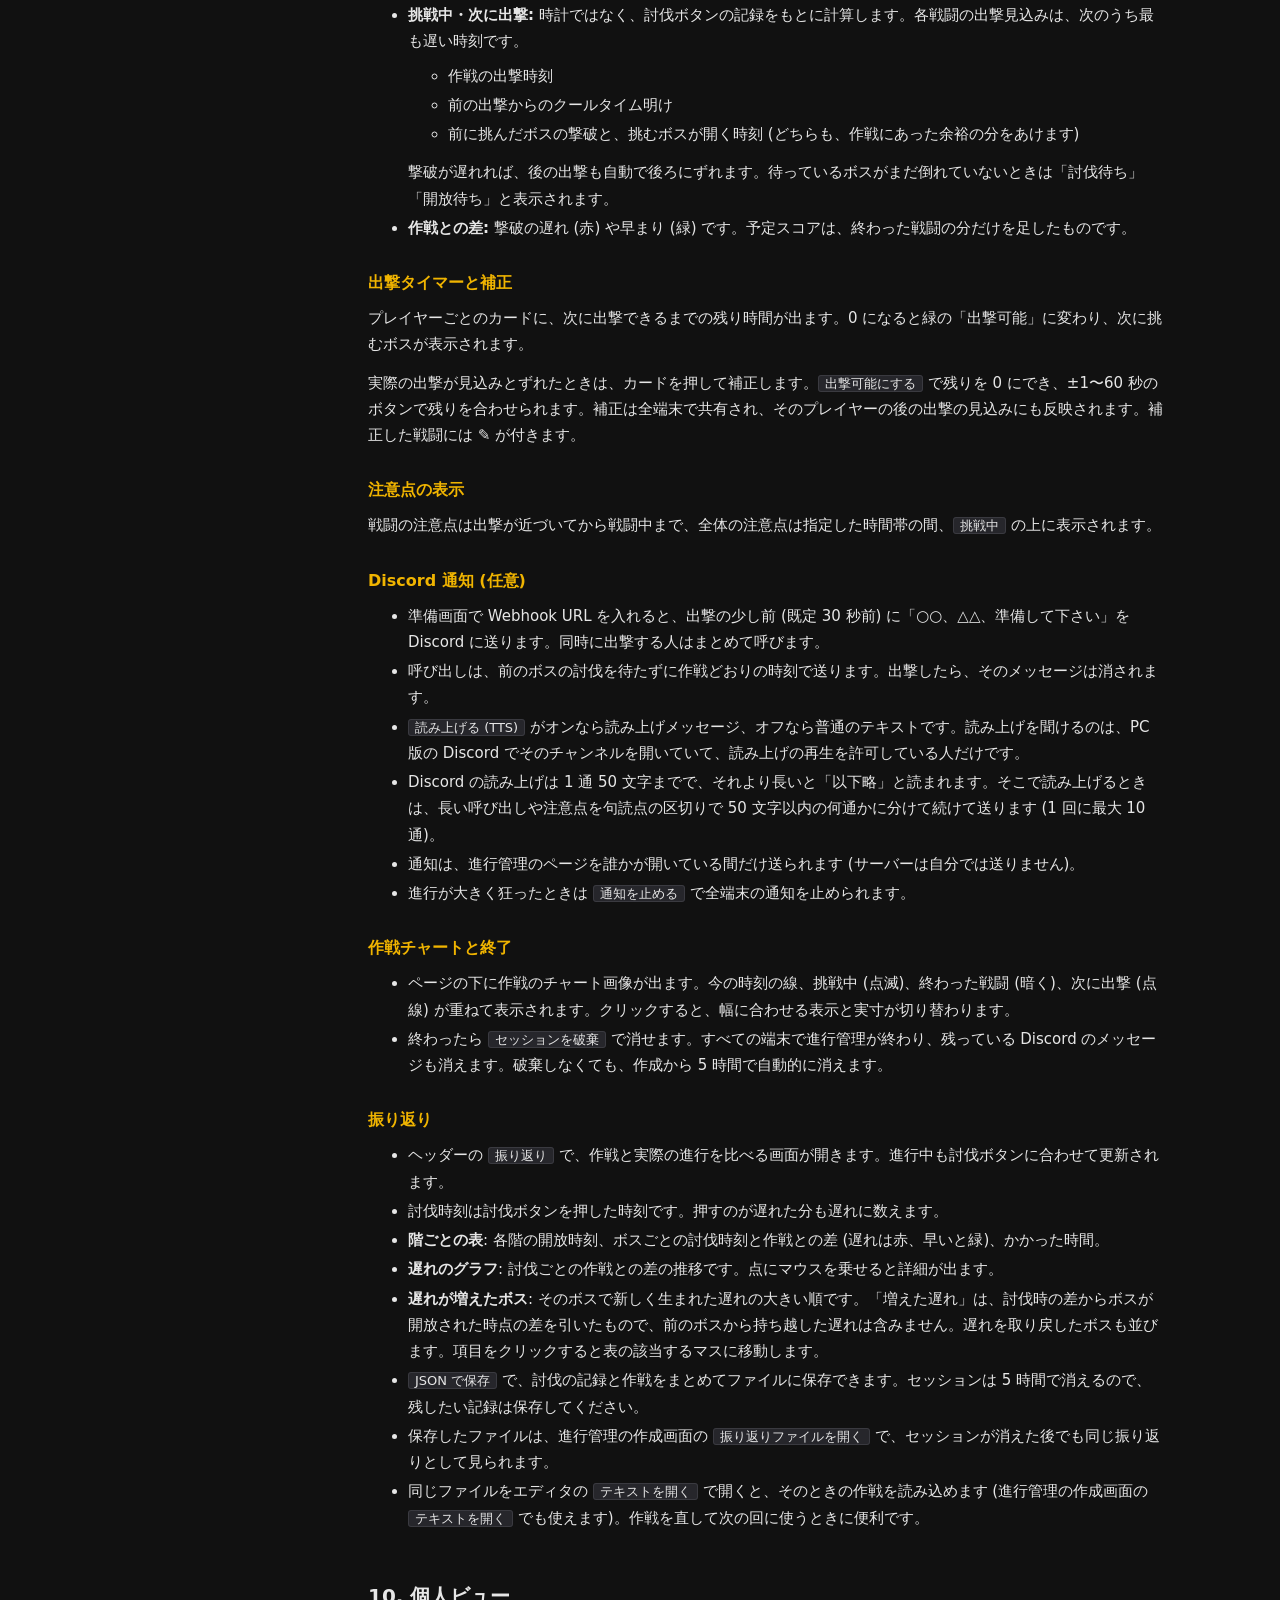
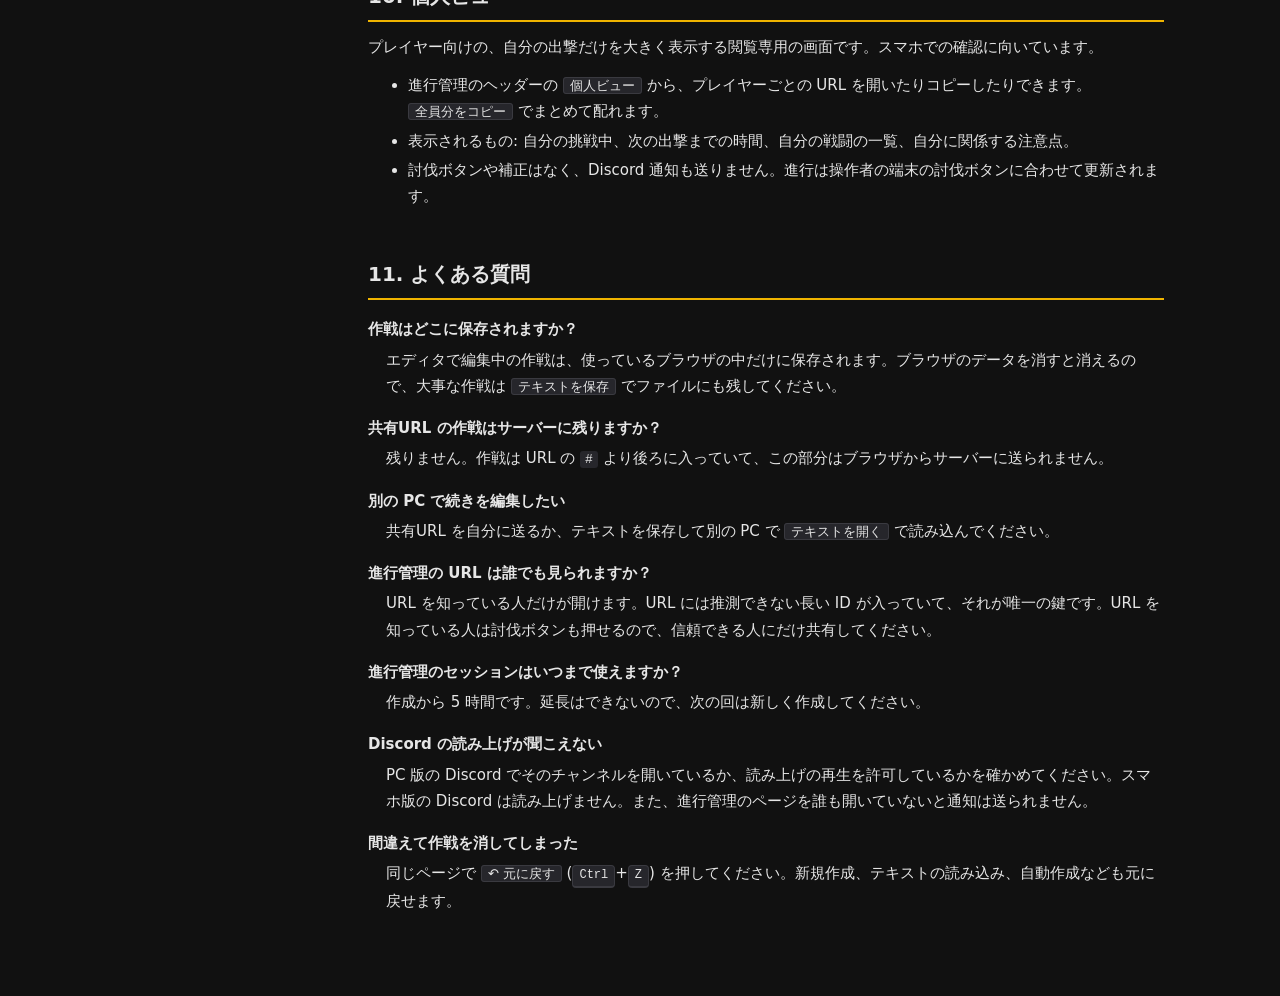
==== commit 453488ea: "timelag の入力欄・画像のコピーと Discord 投稿を追加し、読み上げ通知を 50 文字ずつに分ける - スナップは画面上 5px 以内で効くようにする - 設定の全般に timelag(秒" ====
--- a/web/guide.html
+++ b/web/guide.html
@@ -130,7 +130,7 @@
 </ul>
 
 <h3>ドラッグはスライドパズル</h3>
-<p>ブロックを上下にドラッグすると、隙間がある間はそのブロックだけが動きます。隣のブロックに当たると押して一緒に動かし、押されたブロックはその位置に残ります。同じプレイヤーの戦闘はクールタイムの分だけ間隔が必要なので、重なることはありません。</p>
+<p>ブロックを上下にドラッグすると、隙間がある間はそのブロックだけが動きます。隣のブロックに当たると押して一緒に動かし、押されたブロックはその位置に残ります。同じプレイヤーの戦闘は、出撃から timelag + 300 秒 (クールタイム) の間隔が必要なので、重なることはありません。timelag は出撃ボタンを押してから戦闘が始まるまでのずれで、<span class="ui">設定</span> → <span class="ui">timelag(秒)</span> で変えられます (新しい作戦の既定は 1 秒)。たとえば 2 秒にすると、前の戦闘のクールタイム明けから 2 秒空いていても当たったことになります。値を大きくすると、間が足りない後ろの戦闘は自動で押し出されます (出撃時刻はそのまま保たれます)。</p>
 <p>選んだブロックは <kbd>↑</kbd> <kbd>↓</kbd> で 1 秒ずつ、<kbd>Shift</kbd> を押しながらだと 10 秒ずつ動かせます。押し方はドラッグと同じです。</p>
 
 <h3>ロック</h3>
@@ -168,7 +168,7 @@
 </ul>
 <p><span class="ui">設定</span> タブで変えられるもの:</p>
 <ul>
-  <li><b>全般:</b> コメント (画像に入る)、ゲームの開始時刻 (進行管理で使う)、スナップの余裕、クリティカルパスの強調。</li>
+  <li><b>全般:</b> コメント (画像に入る)、ゲームの開始時刻 (進行管理で使う)、timelag、スナップの余裕、クリティカルパスの強調。</li>
   <li><b>ボス:</b> 各ボスの属性色と、画像に表示するアイコン。アイコンはサムネイルをクリックして選びます。</li>
   <li><b>表示:</b> 画像に描くもの (チーム名、ボス画像、有利属性) と、時刻を残り時間で表示するか。</li>
   <li><b>全体の注意点:</b> 次の章を見てください。</li>
@@ -220,7 +220,19 @@
   <tr><th>自動保存</th><td>編集中の作戦は、このブラウザに自動で保存されます。ページを閉じても、同じブラウザで開けば続きから編集できます。ほかの PC やブラウザには引き継がれません。</td></tr>
   <tr><th>テキスト</th><td><span class="ui">テキスト</span> タブに、作戦をテキストにしたものが出ます。<span class="ui">テキストを保存</span> でファイル (<code>日付.txt</code>) に保存し、<span class="ui">テキストを開く</span> で読み込めます (進行管理の振り返りで保存した JSON も開けます)。テキストを直接書き換えて <span class="ui">テキストを反映</span> で取り込むこともできます。作戦の正本はこのテキストです。戦闘の行は <code>ID,待ち秒,ボス,戦闘秒[,割合][,lock|unlock[,注意点]]</code> で、ロックと戦闘の注意点は行の末尾に書きます (例: <code>Alpha01,0,Realm_boss,38,lock,最優先</code>、ロックせずに注意点だけなら <code>unlock</code>)。以前の形式 (戦闘の行の次の <code>#lock</code> / <code>#note 本文</code> の行) も読めて、両方あればそちらが優先されます。</td></tr>
   <tr><th>共有URL</th><td>作戦をまるごと URL の中に圧縮して入れ、コピーします。隣の <span class="ui">Discord用</span> は同じ URL を Discord のリンク形式 <code>[コメント](URL)</code> でコピーします。Discord に貼ると、長い URL の代わりに設定のコメントの文字がリンクとして表示されます (コメントが空なら「作戦」)。ブラウザのアドレスバーに貼るときは <span class="ui">共有URL</span> を使ってください。受け取った人が開くと、その人のエディタに作戦が読み込まれます。作戦はサーバーに保存されません。URL が途中で切れると開けないので、全体を貼ってください。以前の (長い) 形式の共有URLも、そのまま開けます。</td></tr>
-  <tr><th>画像生成</th><td>チャート画像 (PNG) を作ります。プレビューから <span class="ui">PNG をダウンロード</span> で保存できます。</td></tr>
+  <tr><th>画像生成</th><td>チャート画像 (PNG) を作ります。プレビューの上のボタンで次のことができます。
+<ul>
+<li><span class="ui">PNG をダウンロード</span>: ファイルに保存します。</li>
+<li><span class="ui">画像をコピー</span>: クリップボードにコピーします。Discord の入力欄で <kbd>Ctrl</kbd>+<kbd>V</kbd> を押すと、そのまま貼れます。</li>
+<li><span class="ui">Discord に投稿</span>: チャンネルのウェブフックへ直接投稿します。
+  <ul>
+  <li>ウェブフックの URL は、Discord のチャンネルの設定 → 連携サービス → ウェブフック で作れます。スレッドに投稿するときは、URL の末尾に <code>?thread_id=スレッドのID</code> を付けてください。</li>
+  <li>メッセージ (省略可) を添えられます。共有URLのリンク (<span class="ui">Discord用</span> と同じ形) や、作戦のテキストファイルも付けられます。</li>
+  <li>投稿者の名前はウェブフックの名前になります。</li>
+  <li>URL とチェックの状態はこのブラウザにだけ保存され、サーバーには送られません。進行管理で入れた URL があれば、それが最初から入っています。</li>
+  <li>Discord のメッセージは 2000 文字までです。大きな作戦では共有URLが入りきらないことがあります。そのときはリンクを外し、テキストを添付してください。</li>
+  </ul></li>
+</ul></td></tr>
 </table>
 
 <!-- ------------------------------------------------------------ -->
@@ -261,6 +273,7 @@
   <li>準備画面で Webhook URL を入れると、出撃の少し前 (既定 30 秒前) に「○○、△△、準備して下さい」を Discord に送ります。同時に出撃する人はまとめて呼びます。</li>
   <li>呼び出しは、前のボスの討伐を待たずに作戦どおりの時刻で送ります。出撃したら、そのメッセージは消されます。</li>
   <li><span class="ui">読み上げる (TTS)</span> がオンなら読み上げメッセージ、オフなら普通のテキストです。読み上げを聞けるのは、PC 版の Discord でそのチャンネルを開いていて、読み上げの再生を許可している人だけです。</li>
+  <li>Discord の読み上げは 1 通 50 文字までで、それより長いと「以下略」と読まれます。そこで読み上げるときは、長い呼び出しや注意点を句読点の区切りで 50 文字以内の何通かに分けて続けて送ります (1 回に最大 10 通)。</li>
   <li>通知は、進行管理のページを誰かが開いている間だけ送られます (サーバーは自分では送りません)。</li>
   <li>進行が大きく狂ったときは <span class="ui">通知を止める</span> で全端末の通知を止められます。</li>
 </ul>
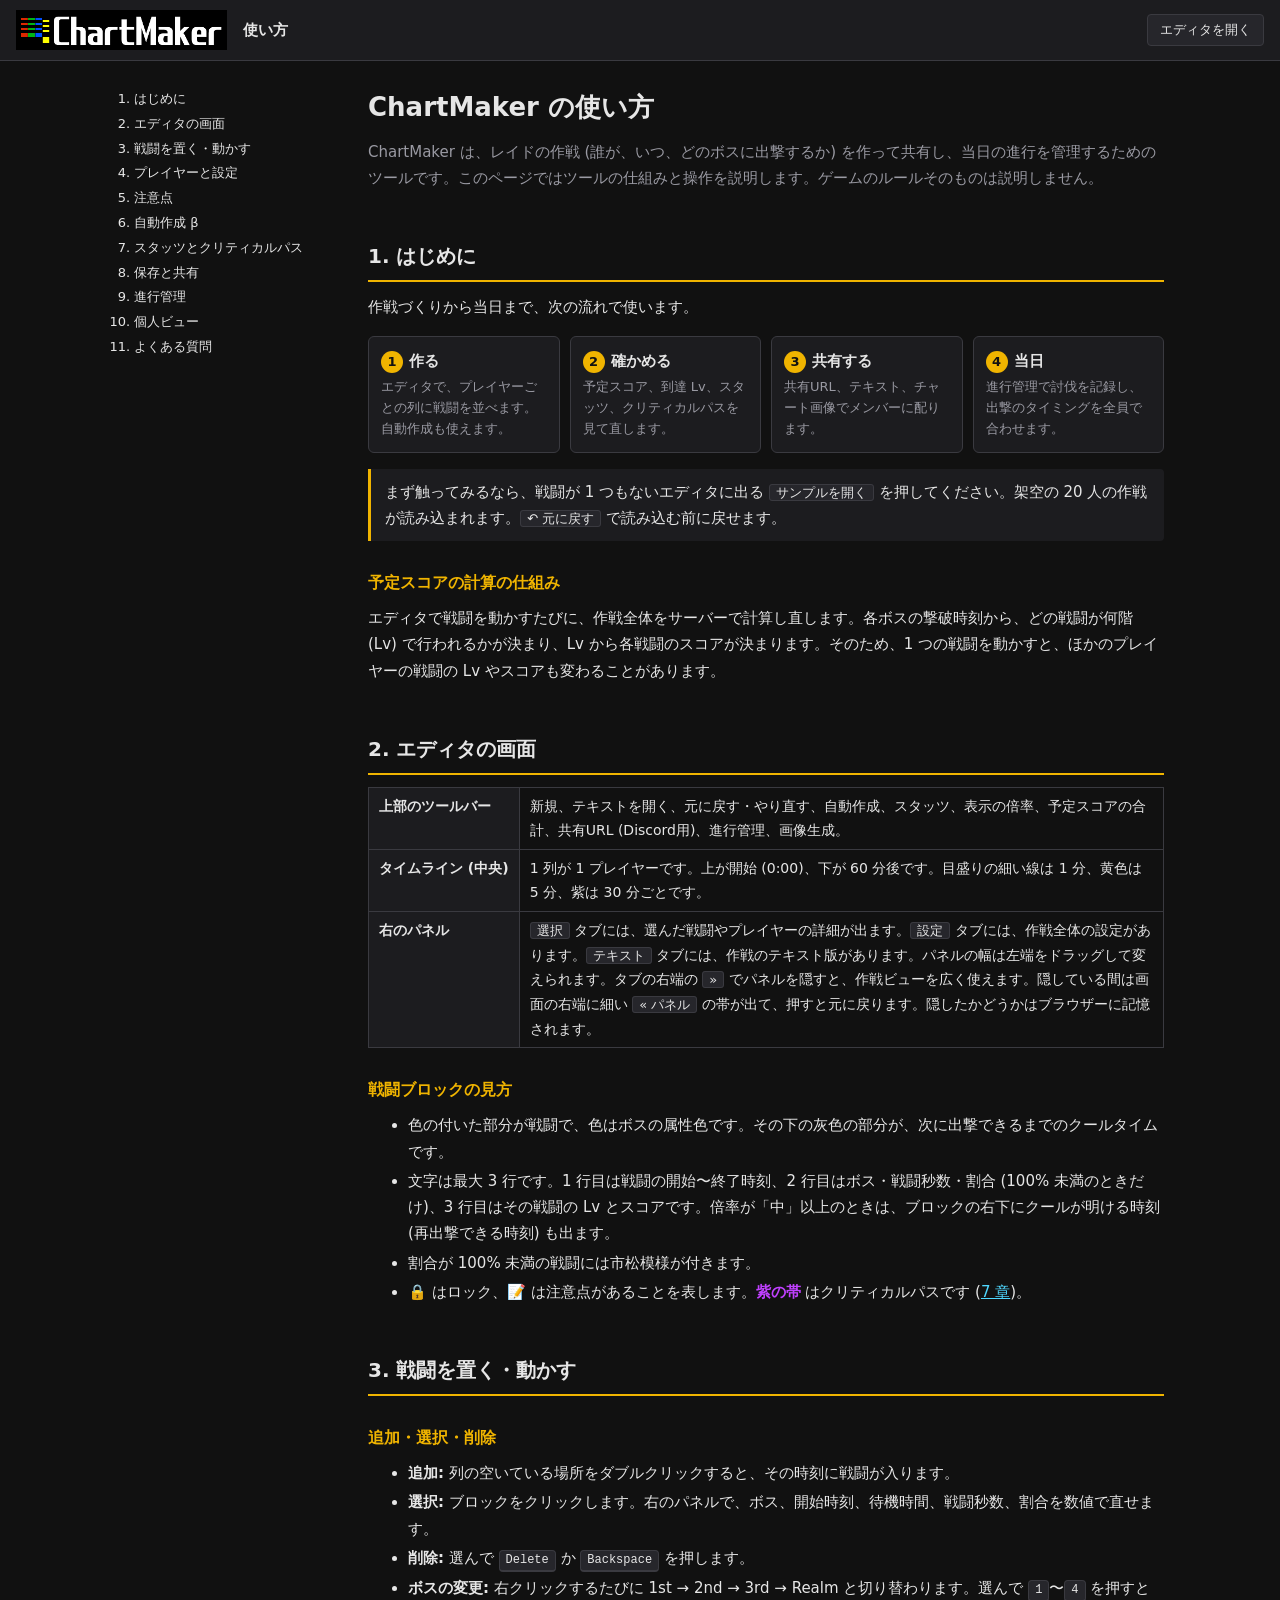
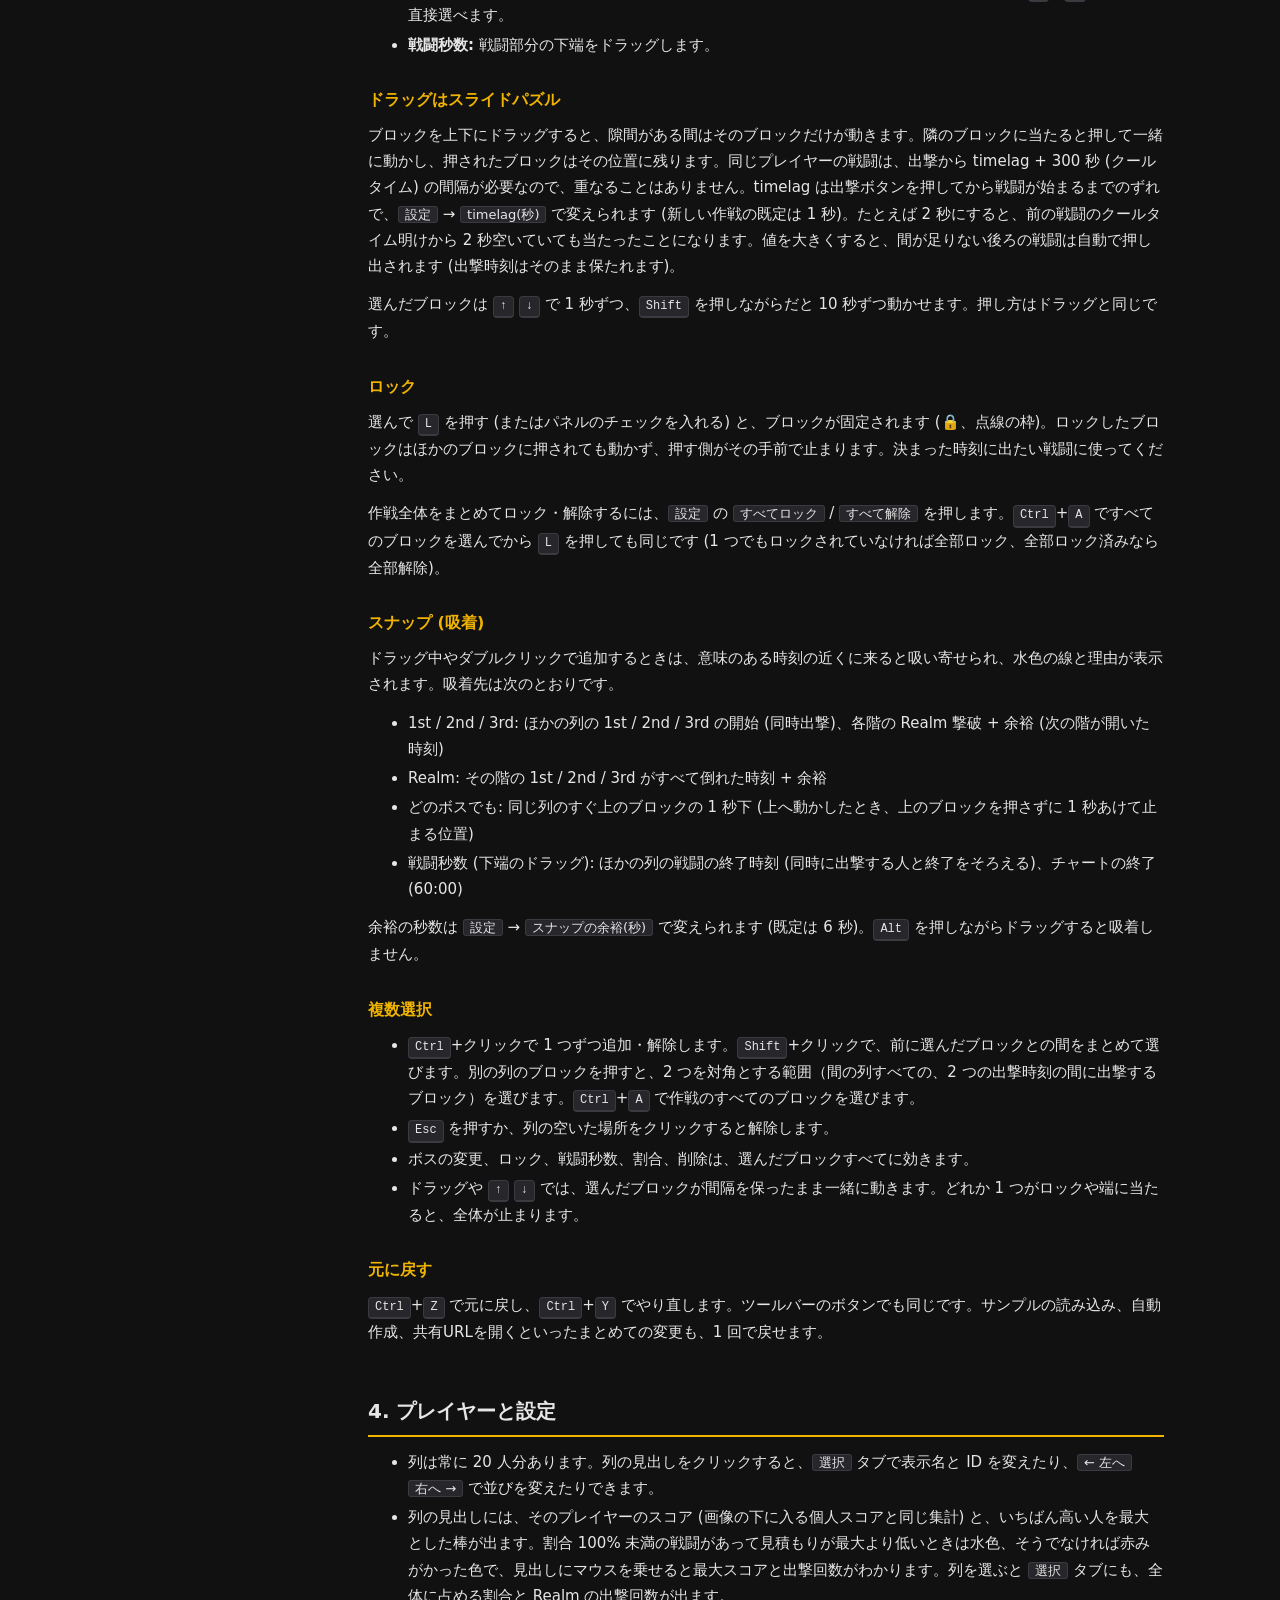
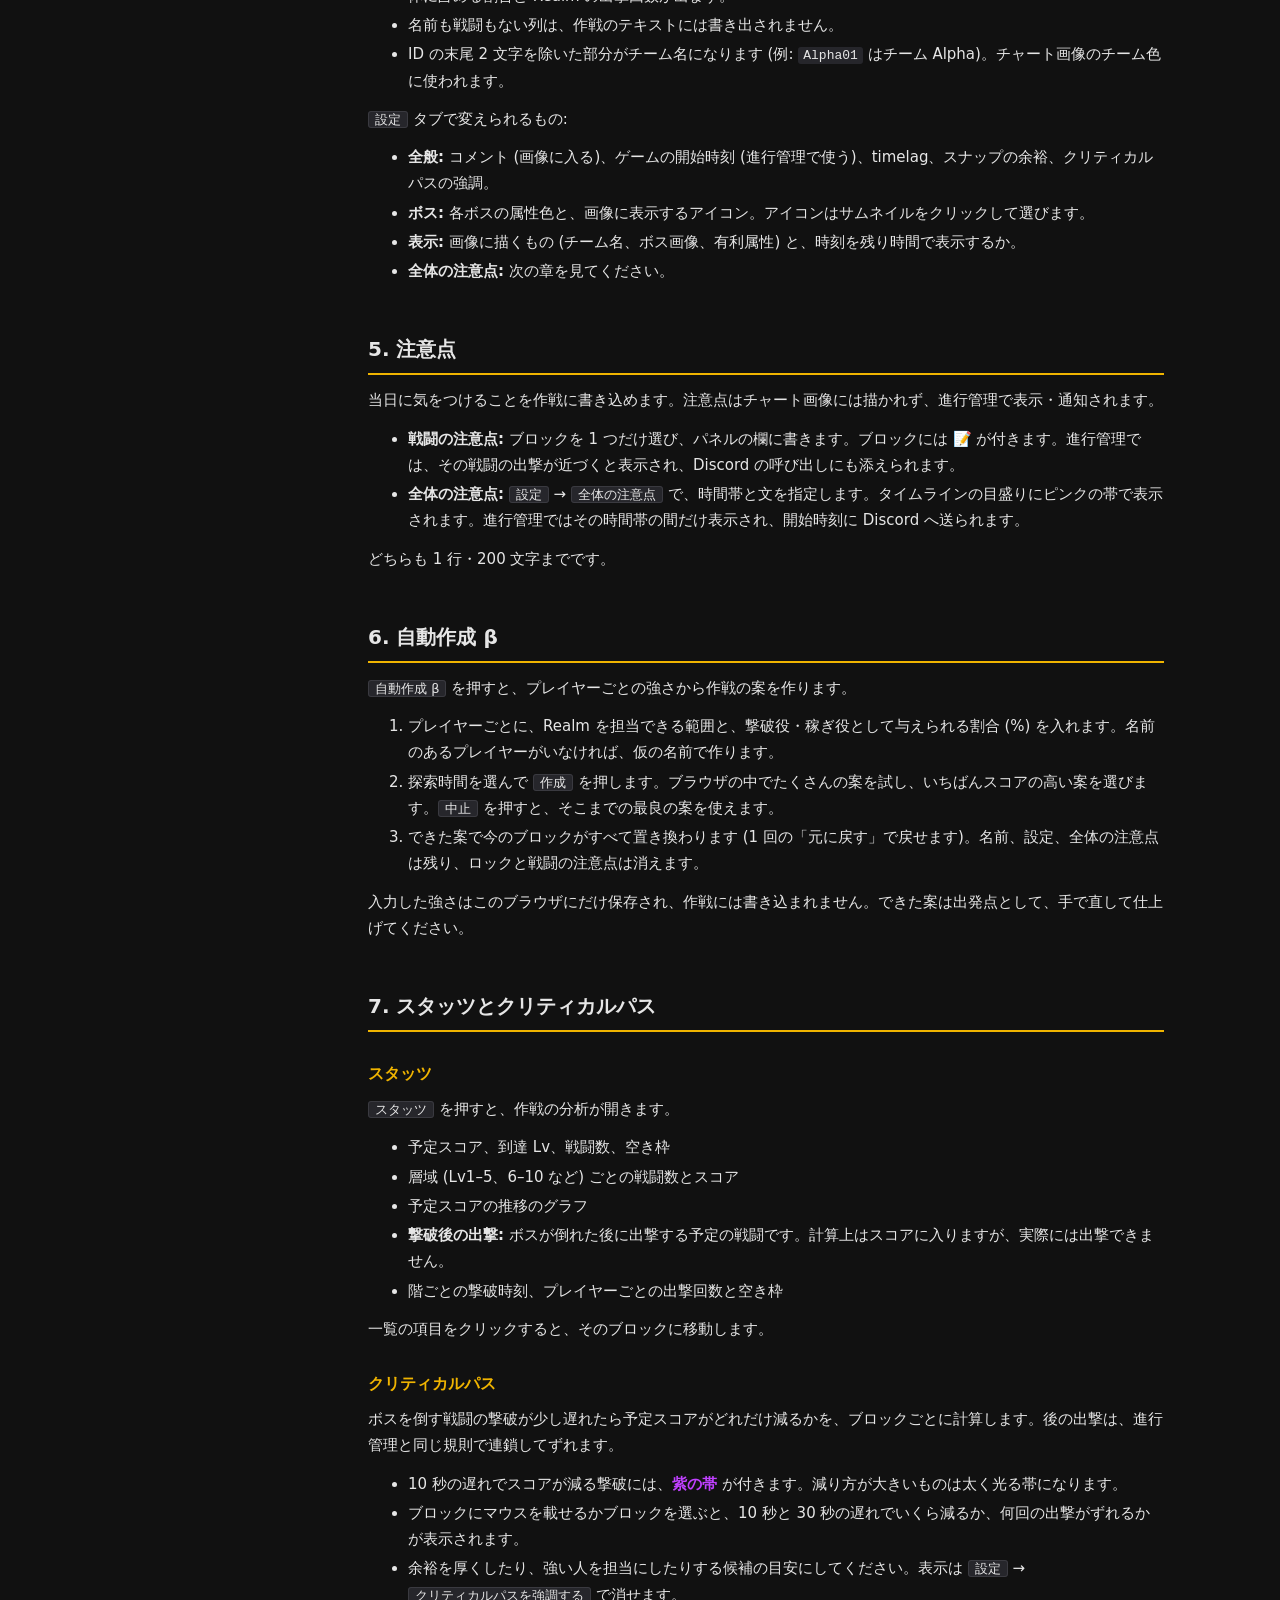
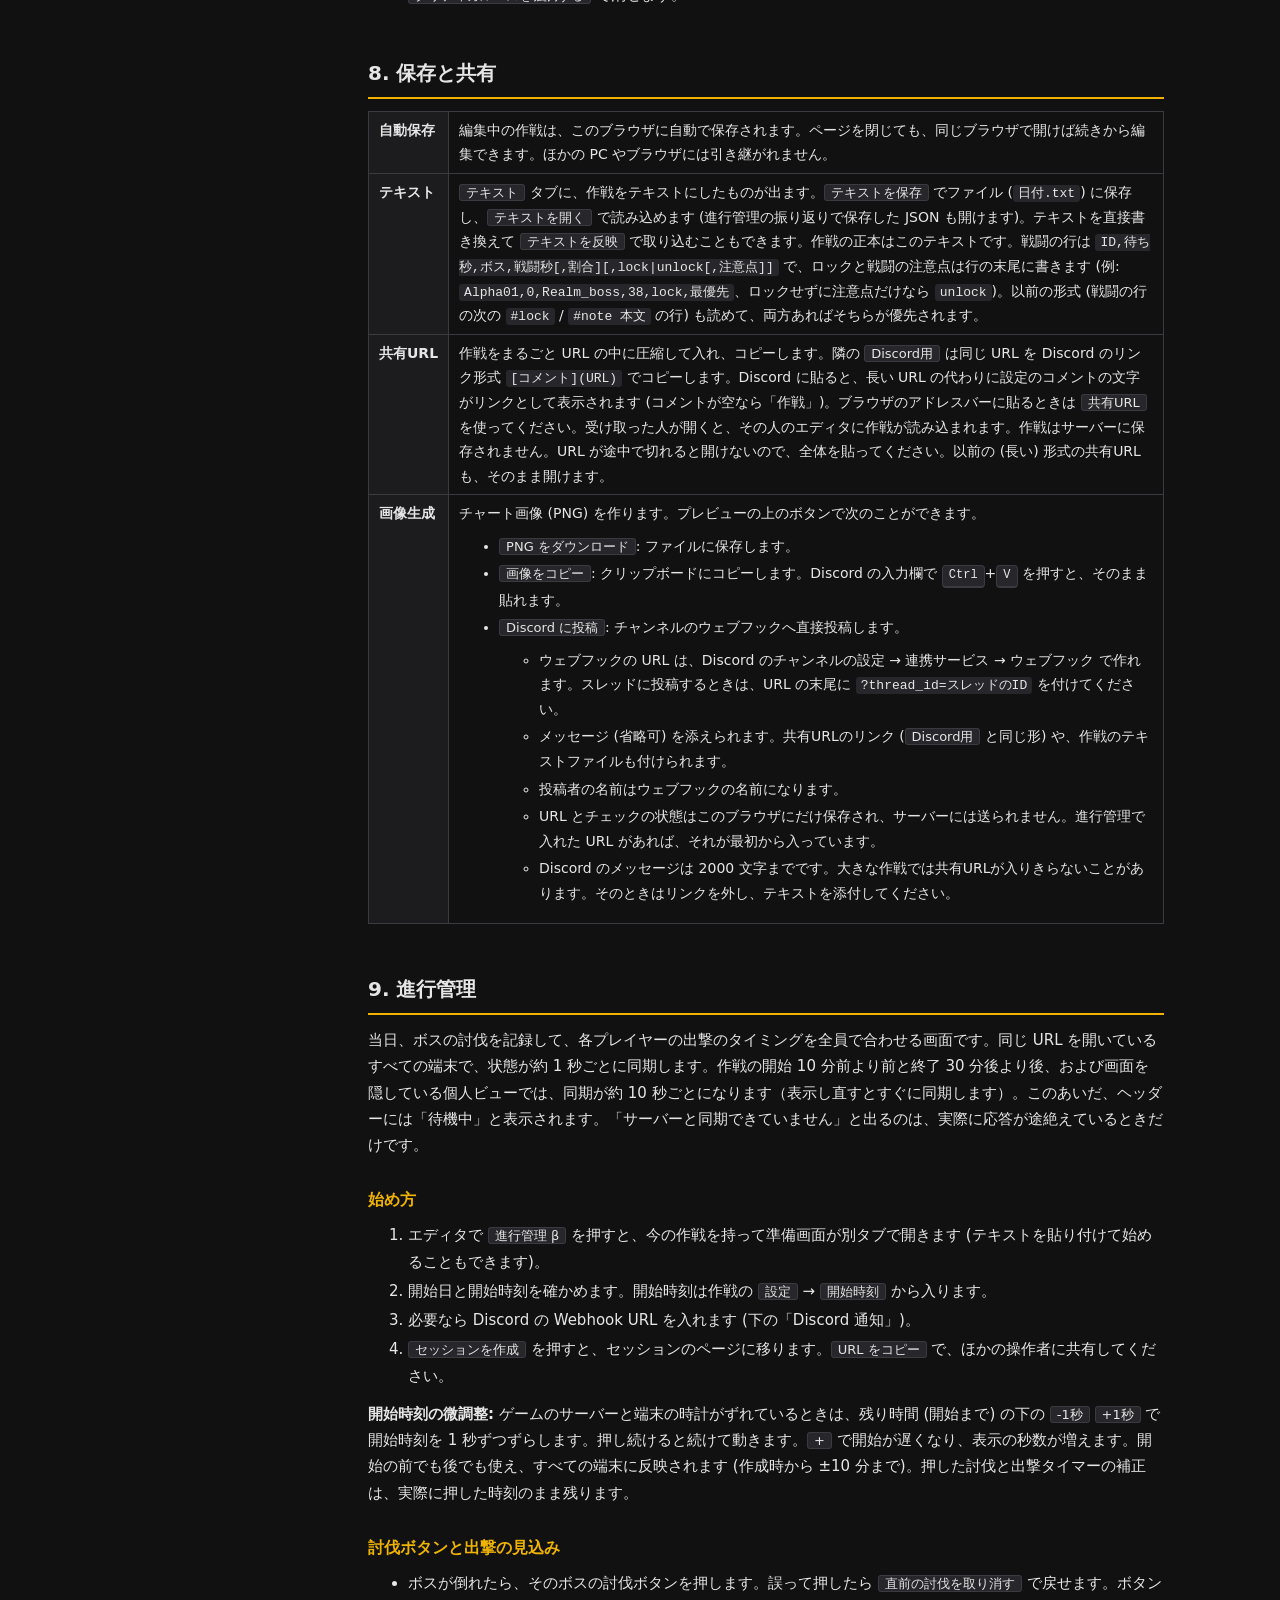
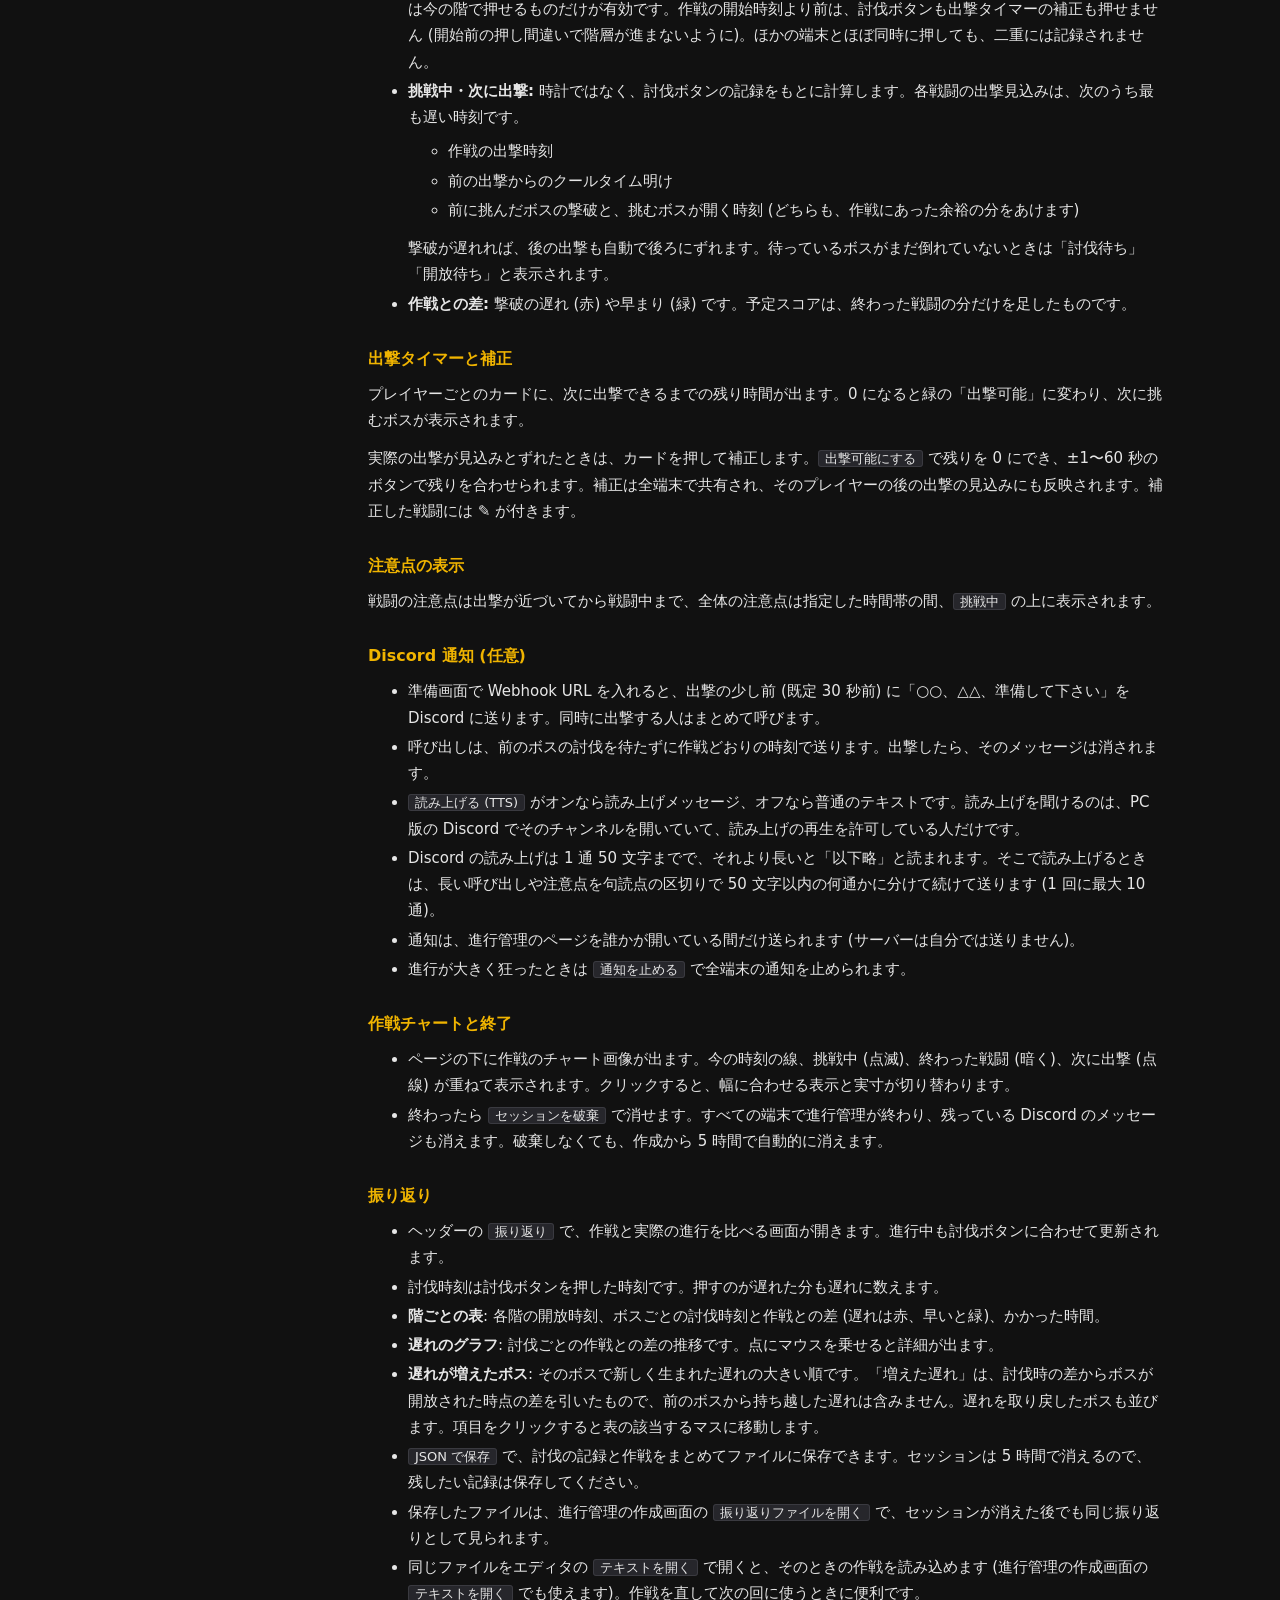
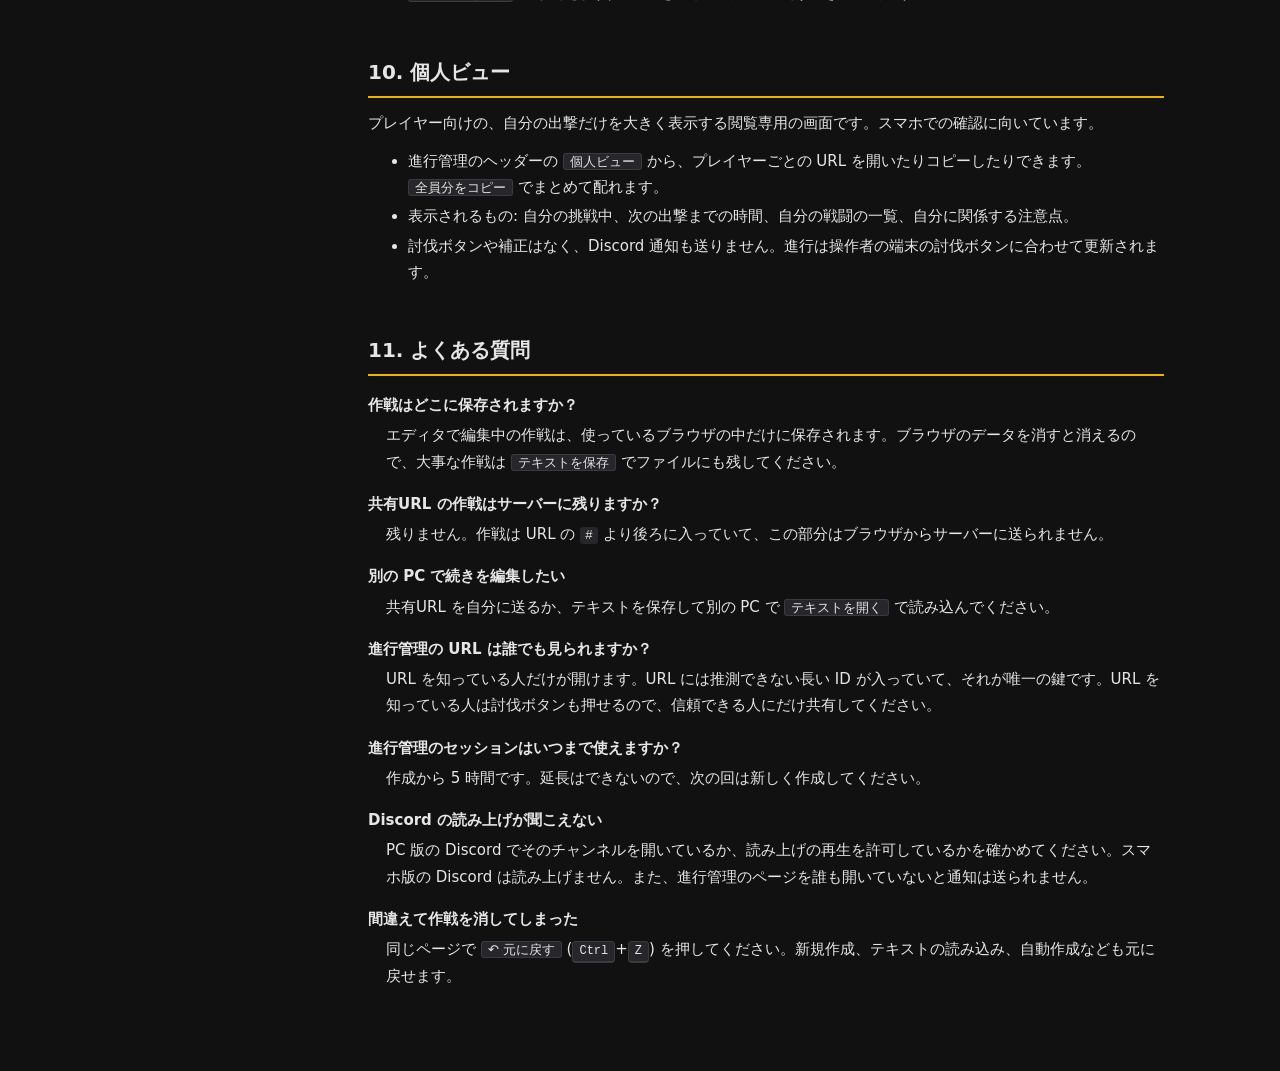
==== commit 7d21e368: "右のパネルを隠せるようにし、ブロックの下端にクールが明ける時刻を表示する Co-Authored-By: Claude Opus 5.5 <noreply@anthropic.com>" ====
--- a/web/guide.html
+++ b/web/guide.html
@@ -107,13 +107,13 @@
 <table>
   <tr><th>上部のツールバー</th><td>新規、テキストを開く、元に戻す・やり直す、自動作成、スタッツ、表示の倍率、予定スコアの合計、共有URL (Discord用)、進行管理、画像生成。</td></tr>
   <tr><th>タイムライン (中央)</th><td>1 列が 1 プレイヤーです。上が開始 (0:00)、下が 60 分後です。目盛りの細い線は 1 分、黄色は 5 分、紫は 30 分ごとです。</td></tr>
-  <tr><th>右のパネル</th><td><span class="ui">選択</span> タブには、選んだ戦闘やプレイヤーの詳細が出ます。<span class="ui">設定</span> タブには、作戦全体の設定があります。<span class="ui">テキスト</span> タブには、作戦のテキスト版があります。パネルの幅は左端をドラッグして変えられます。</td></tr>
+  <tr><th>右のパネル</th><td><span class="ui">選択</span> タブには、選んだ戦闘やプレイヤーの詳細が出ます。<span class="ui">設定</span> タブには、作戦全体の設定があります。<span class="ui">テキスト</span> タブには、作戦のテキスト版があります。パネルの幅は左端をドラッグして変えられます。タブの右端の <span class="ui">»</span> でパネルを隠すと、作戦ビューを広く使えます。隠している間は画面の右端に細い <span class="ui">« パネル</span> の帯が出て、押すと元に戻ります。隠したかどうかはブラウザーに記憶されます。</td></tr>
 </table>
 
 <h3>戦闘ブロックの見方</h3>
 <ul>
   <li>色の付いた部分が戦闘で、色はボスの属性色です。その下の灰色の部分が、次に出撃できるまでのクールタイムです。</li>
-  <li>文字は最大 3 行です。1 行目は戦闘の開始〜終了時刻、2 行目はボス・戦闘秒数・割合 (100% 未満のときだけ)、3 行目はその戦闘の Lv とスコアです。</li>
+  <li>文字は最大 3 行です。1 行目は戦闘の開始〜終了時刻、2 行目はボス・戦闘秒数・割合 (100% 未満のときだけ)、3 行目はその戦闘の Lv とスコアです。倍率が「中」以上のときは、ブロックの右下にクールが明ける時刻 (再出撃できる時刻) も出ます。</li>
   <li>割合が 100% 未満の戦闘には市松模様が付きます。</li>
   <li>🔒 はロック、📝 は注意点があることを表します。<span class="crit">紫の帯</span> はクリティカルパスです (<a href="#check">7 章</a>)。</li>
 </ul>
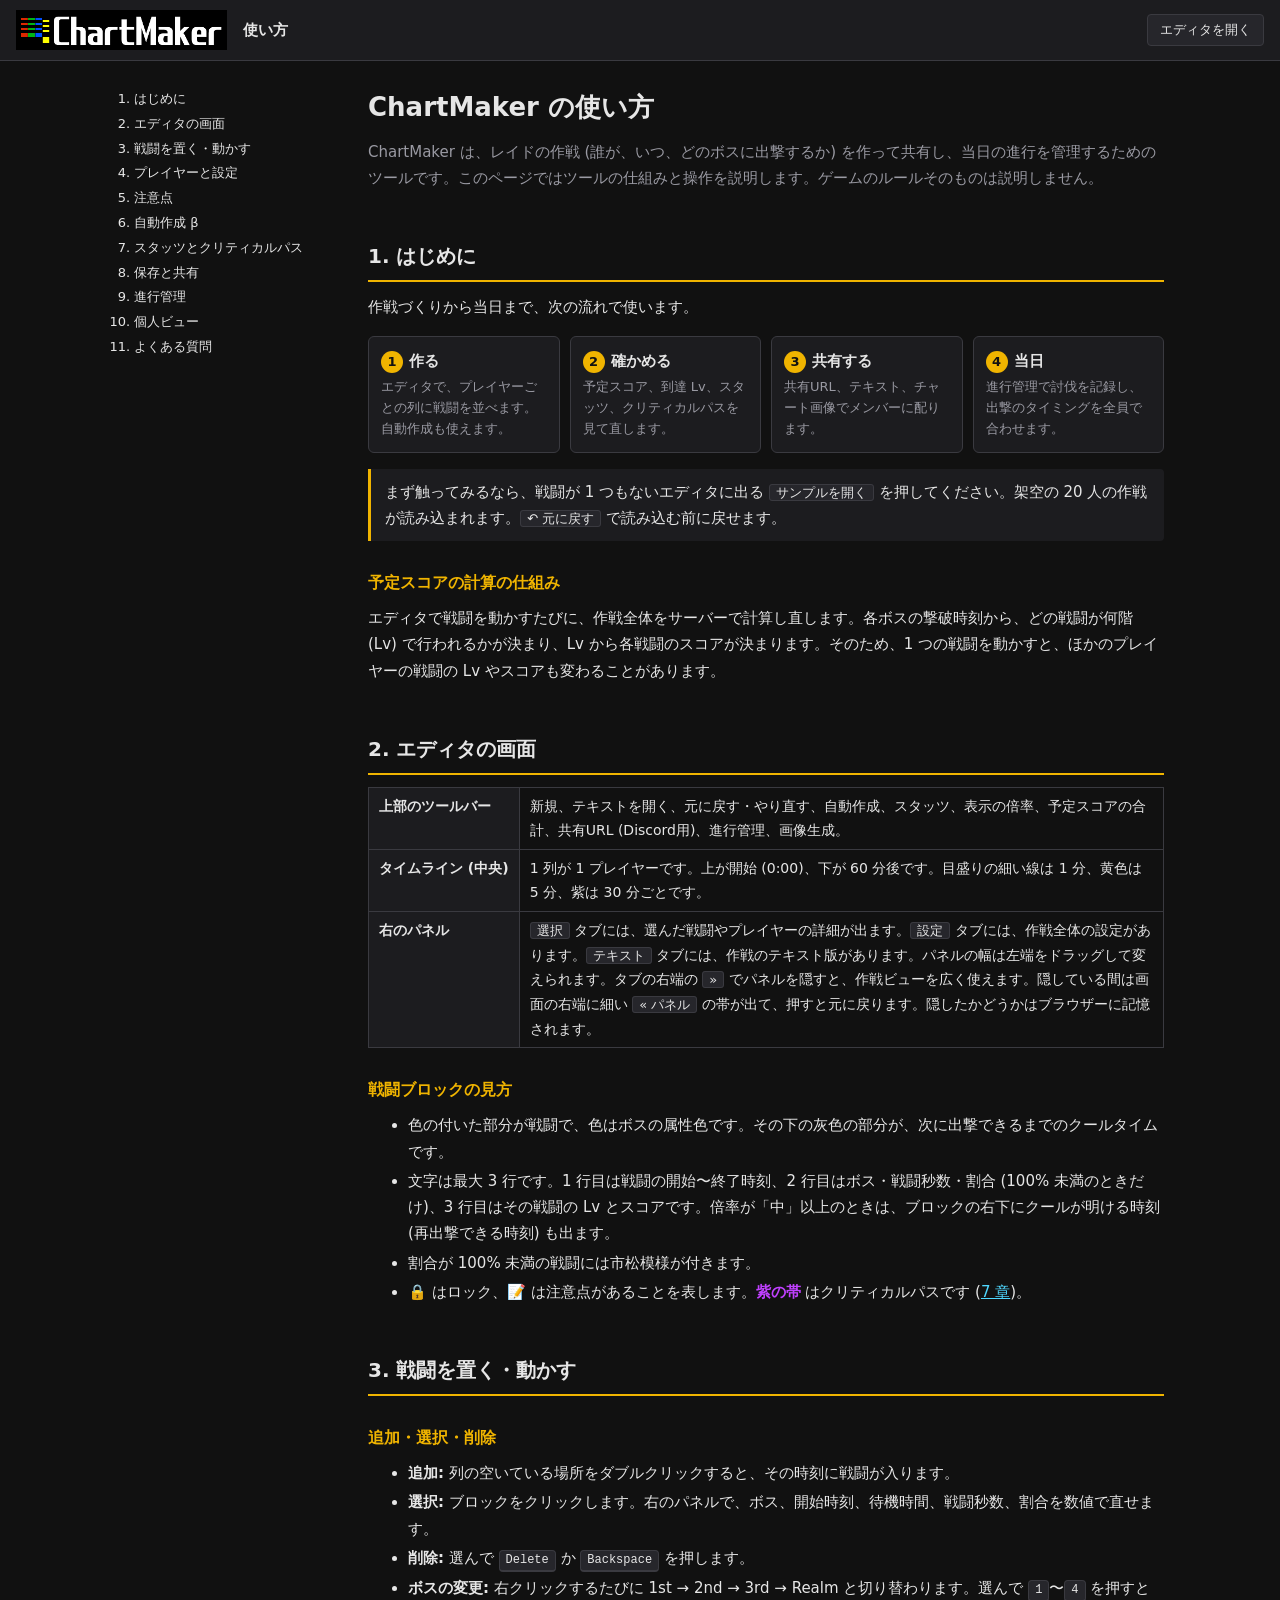
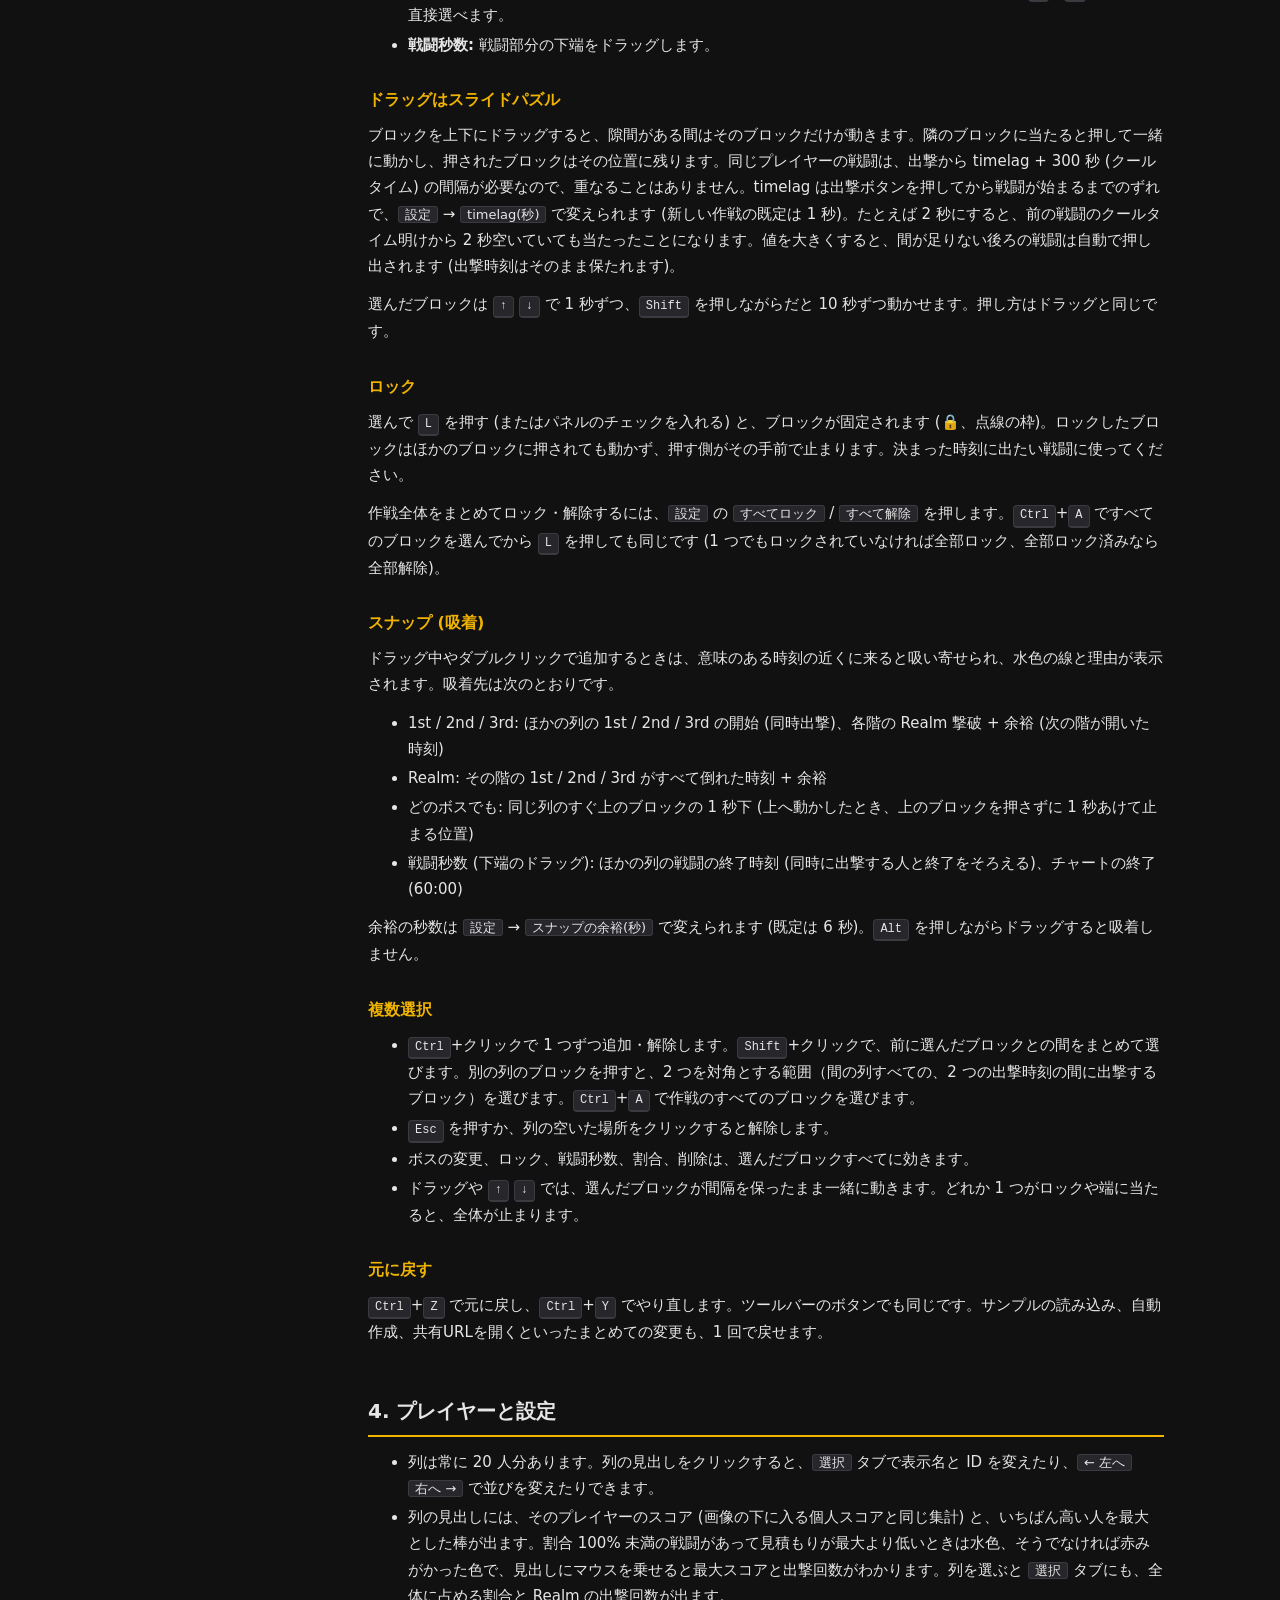
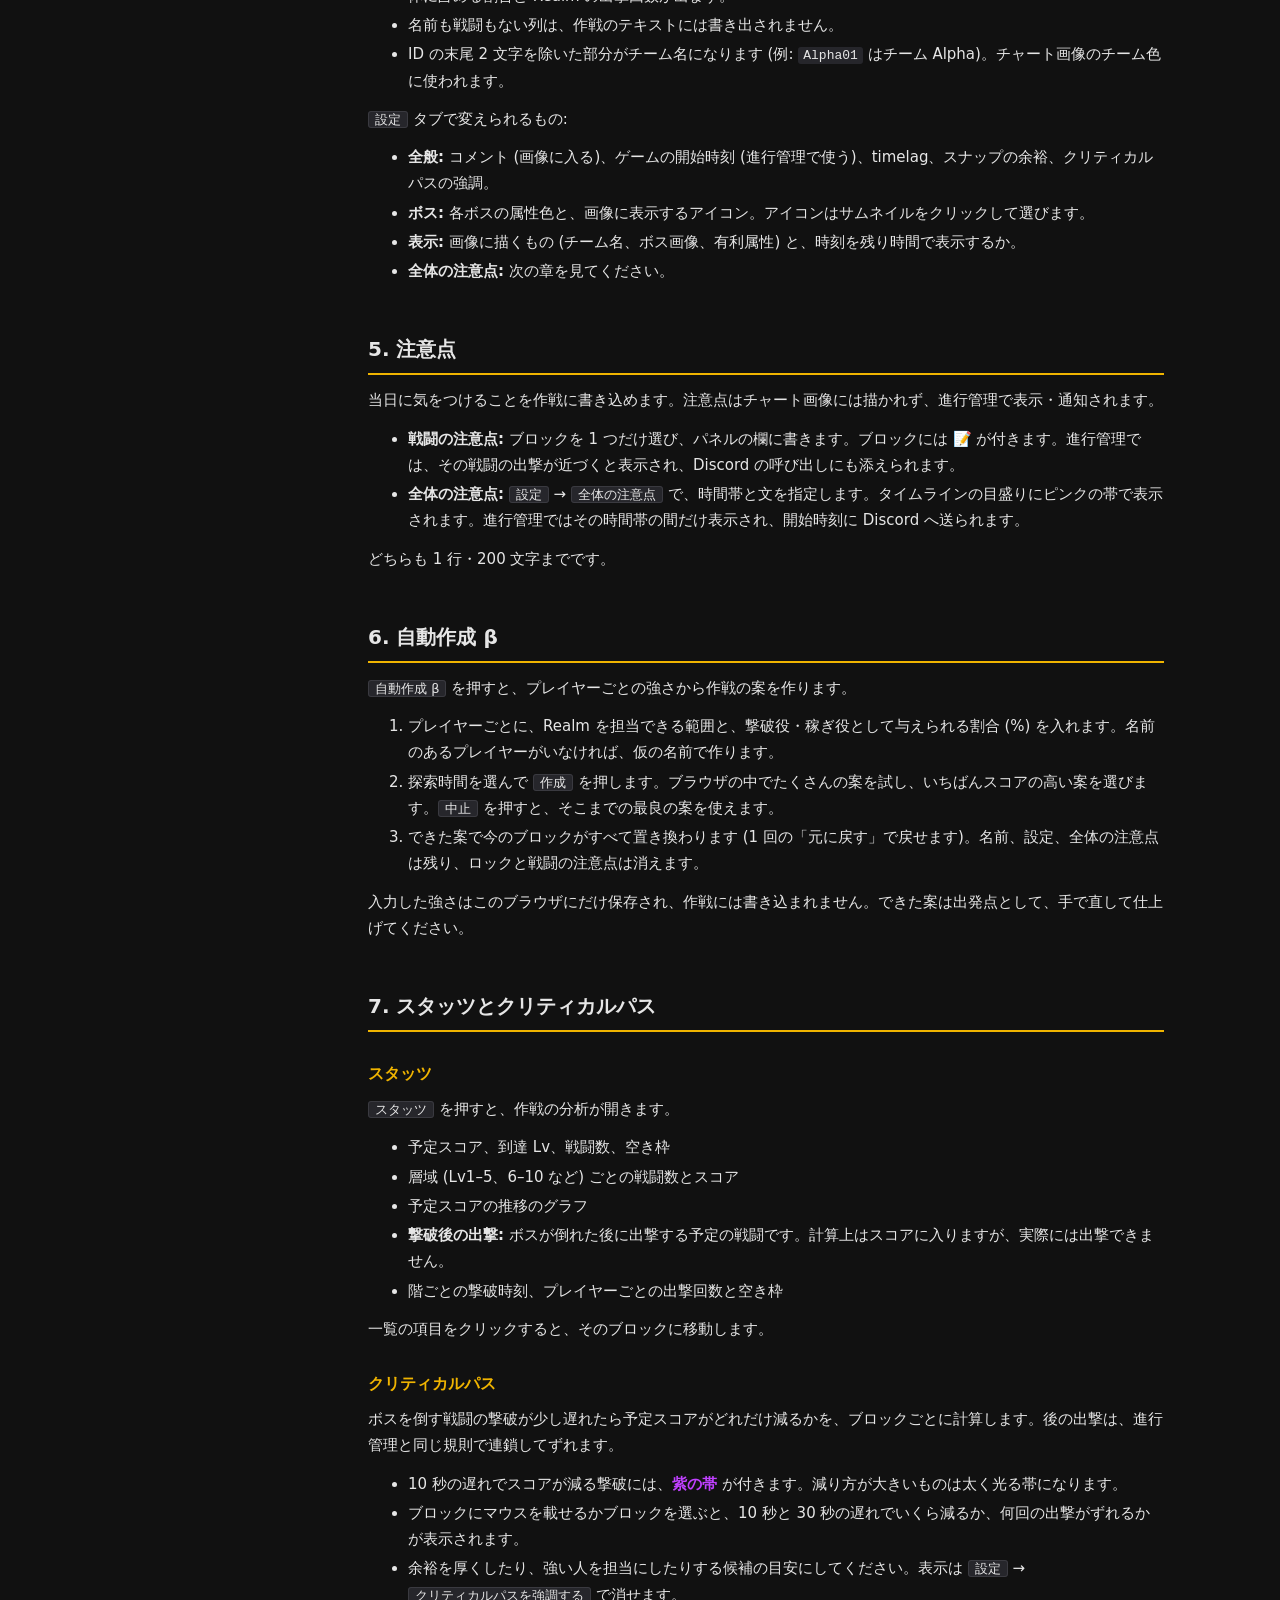
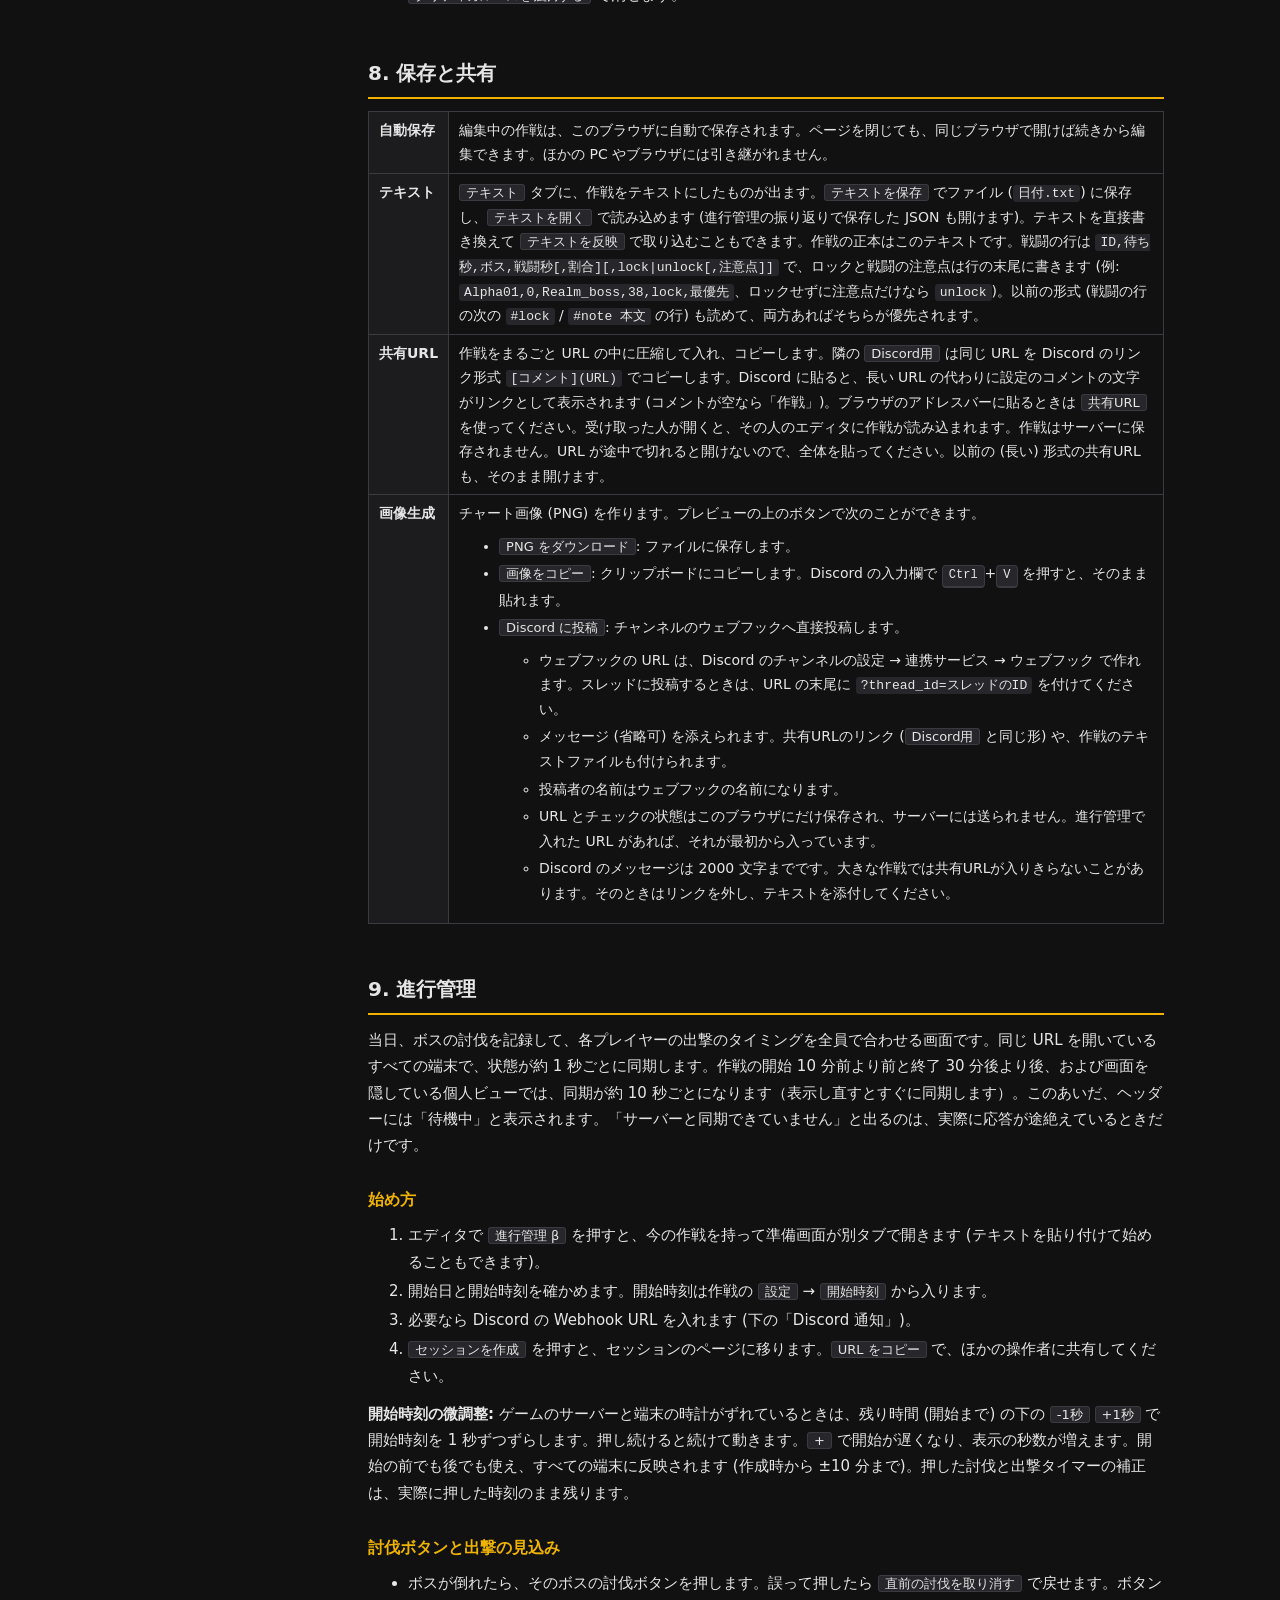
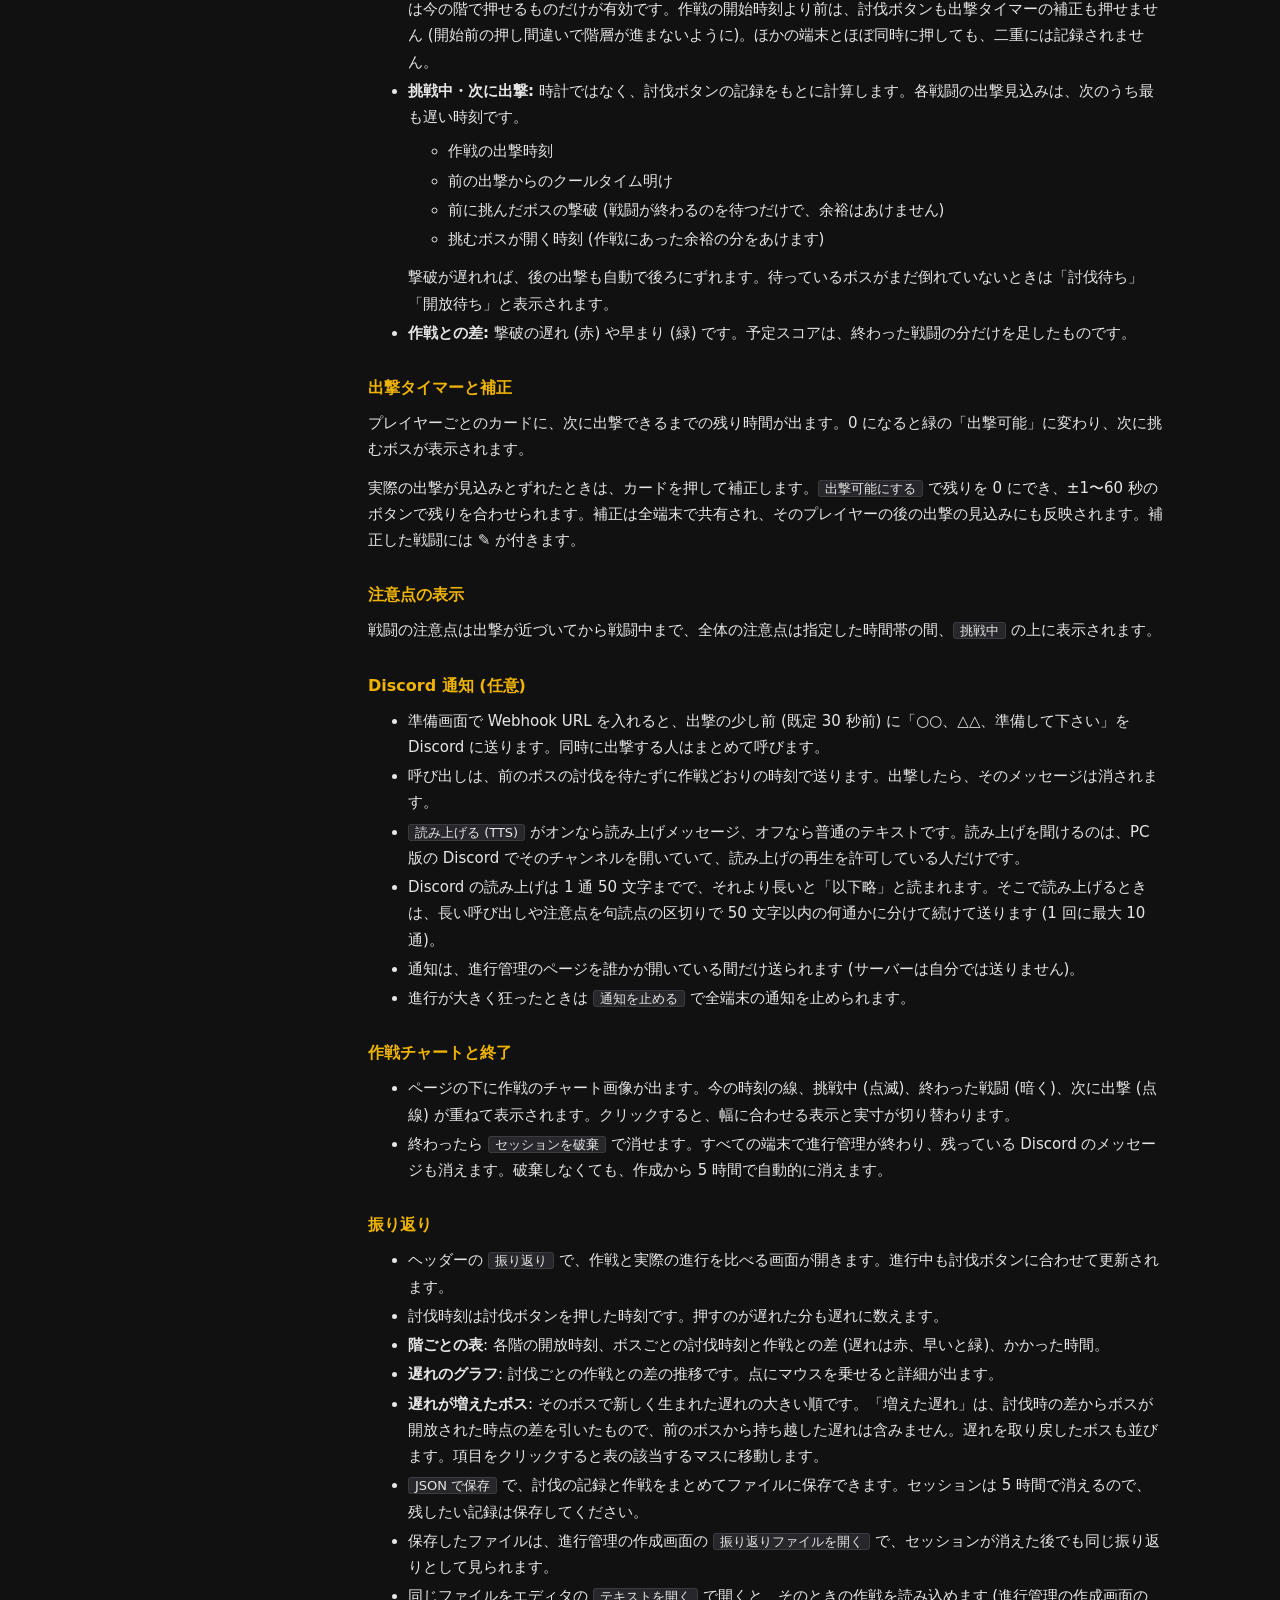
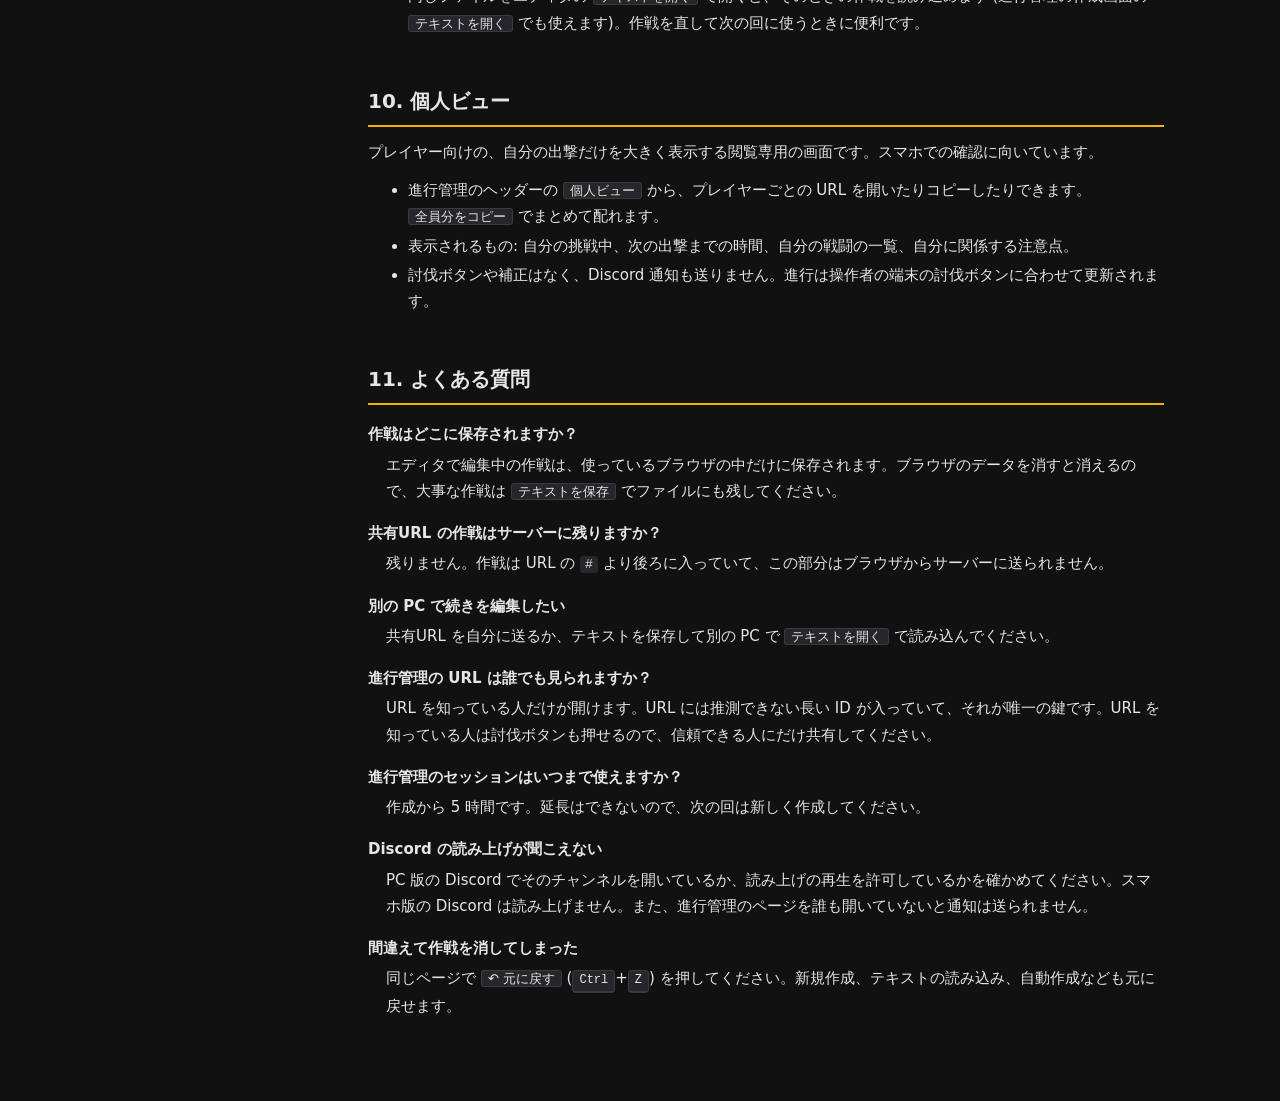
==== commit 8a108348: "進行管理: 前のボスの討伐待ちに作戦の余裕を足さず、クール明けの再出撃が討伐の遅れで遅れないようにする Co-Authored-By: Claude Opus 5.5 <noreply@anthrop" ====
--- a/web/guide.html
+++ b/web/guide.html
@@ -255,7 +255,8 @@
     <ul>
       <li>作戦の出撃時刻</li>
       <li>前の出撃からのクールタイム明け</li>
-      <li>前に挑んだボスの撃破と、挑むボスが開く時刻 (どちらも、作戦にあった余裕の分をあけます)</li>
+      <li>前に挑んだボスの撃破 (戦闘が終わるのを待つだけで、余裕はあけません)</li>
+      <li>挑むボスが開く時刻 (作戦にあった余裕の分をあけます)</li>
     </ul>
     撃破が遅れれば、後の出撃も自動で後ろにずれます。待っているボスがまだ倒れていないときは「討伐待ち」「開放待ち」と表示されます。</li>
   <li><b>作戦との差:</b> 撃破の遅れ (赤) や早まり (緑) です。予定スコアは、終わった戦闘の分だけを足したものです。</li>
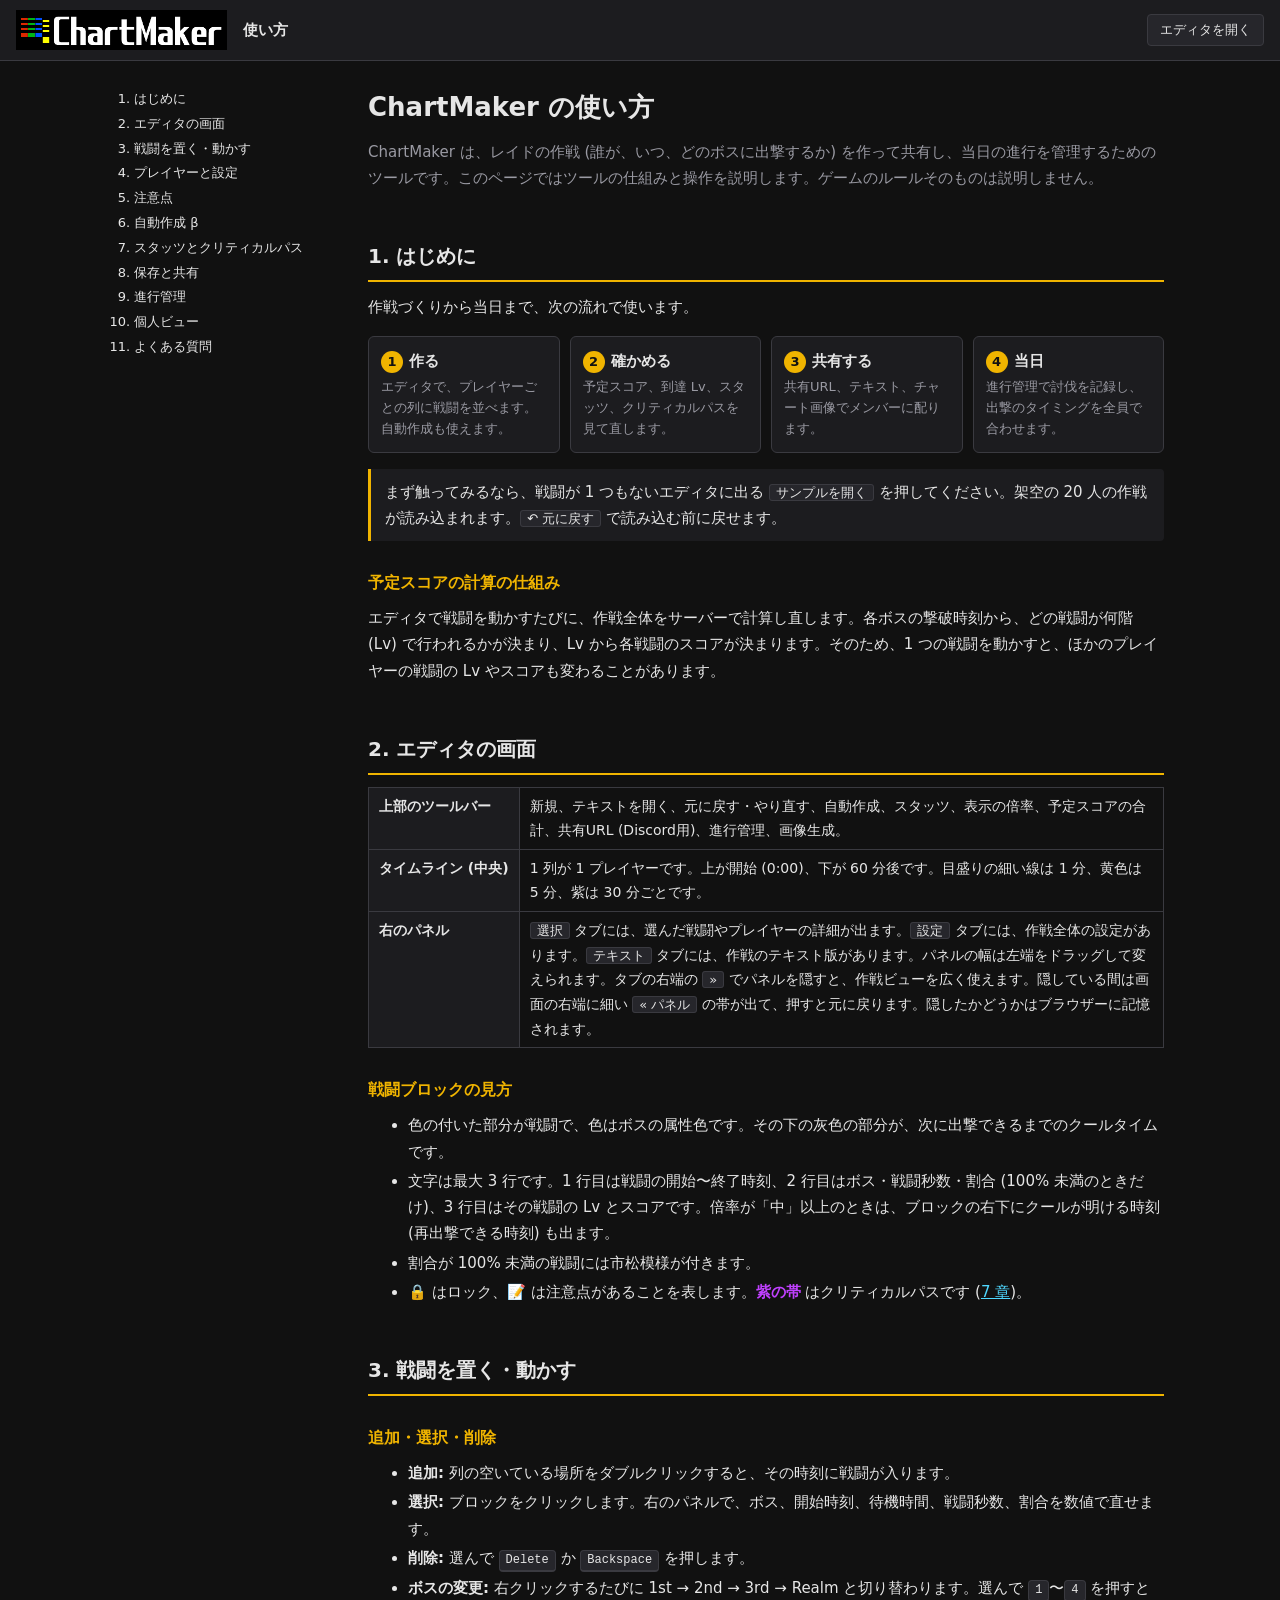
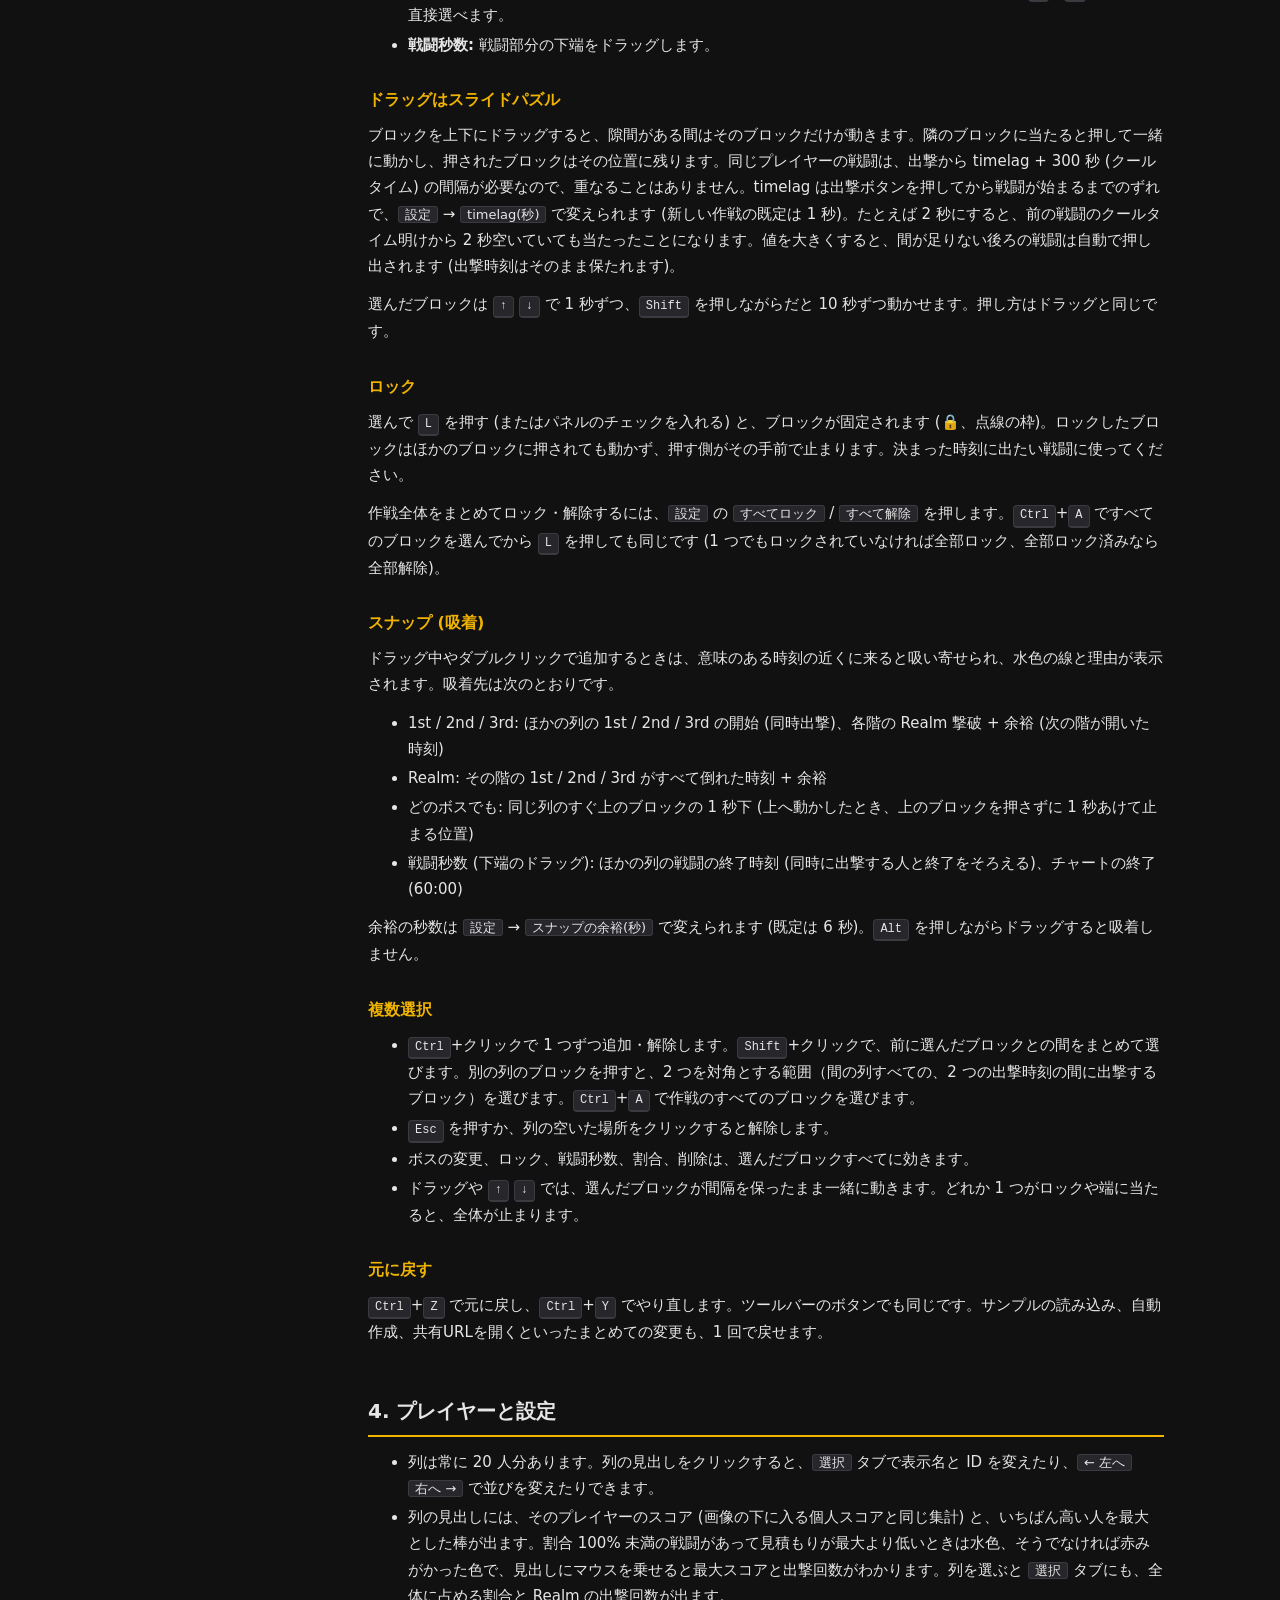
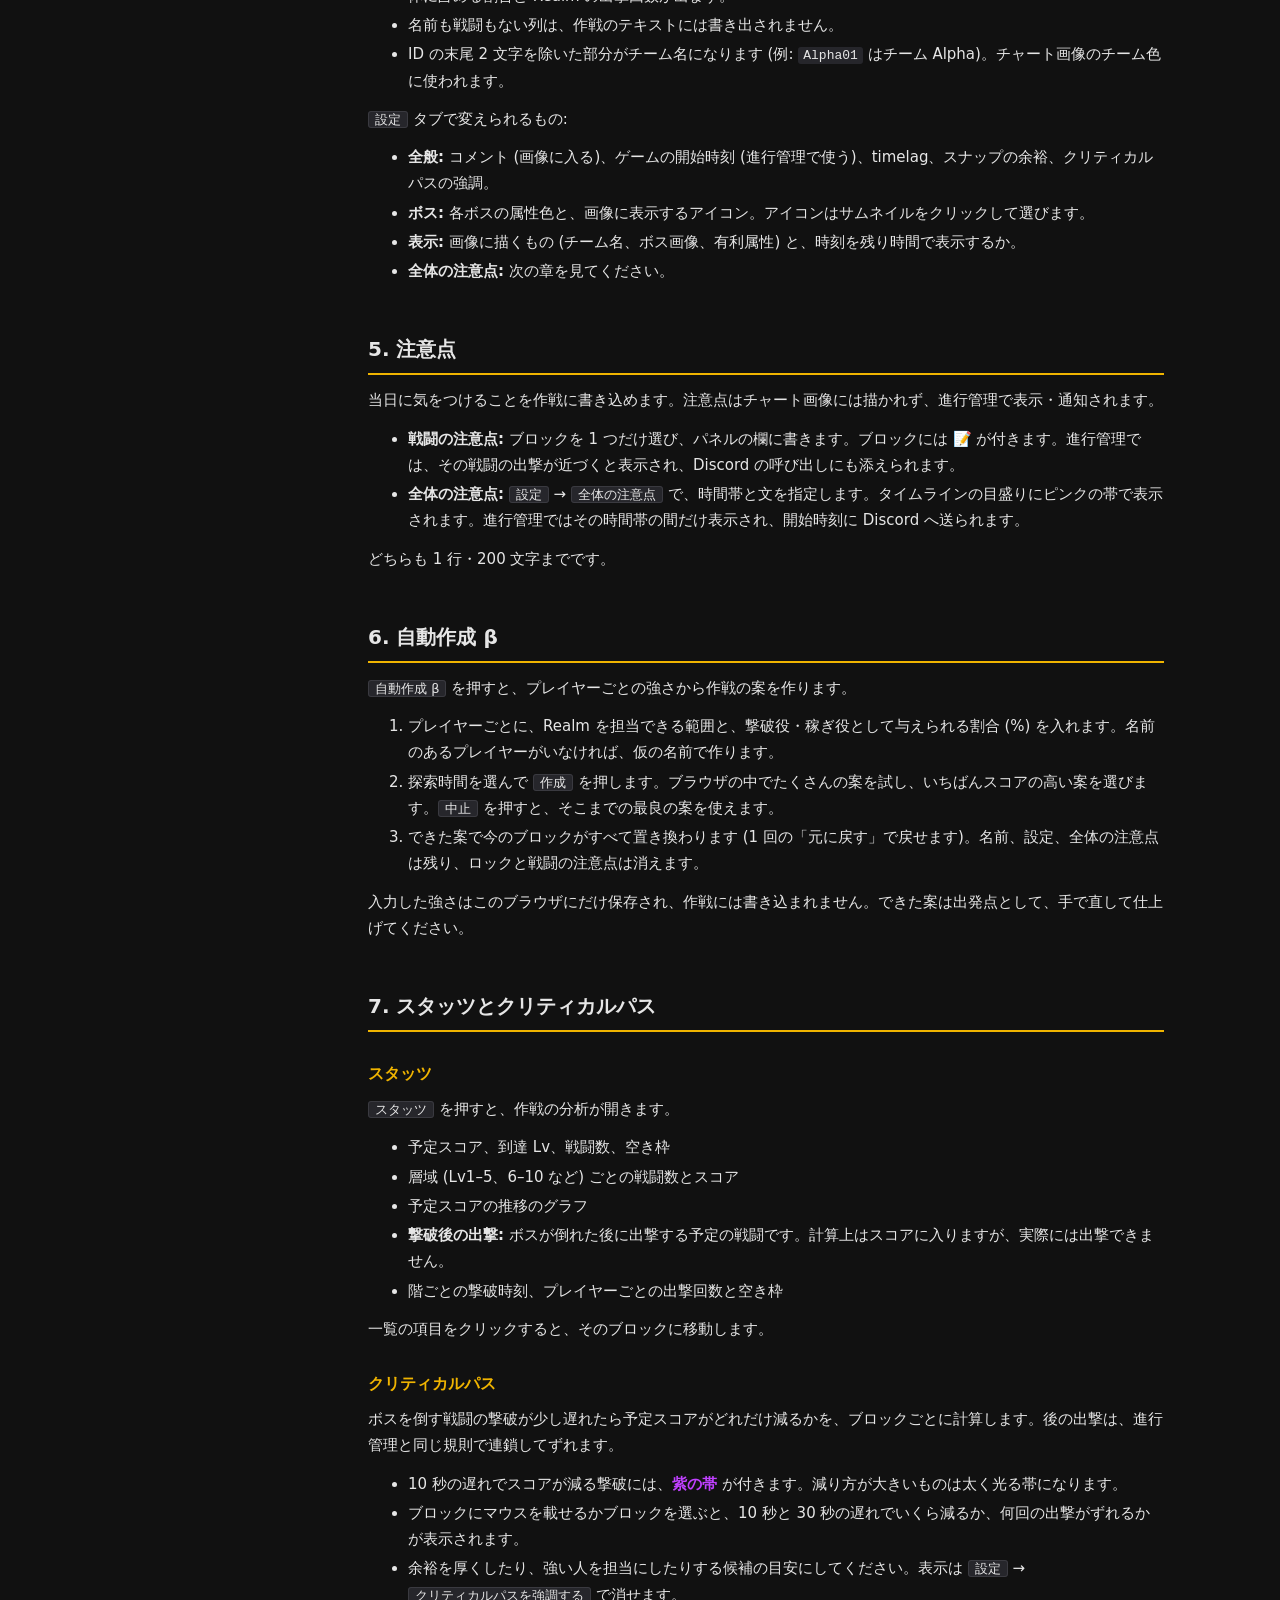
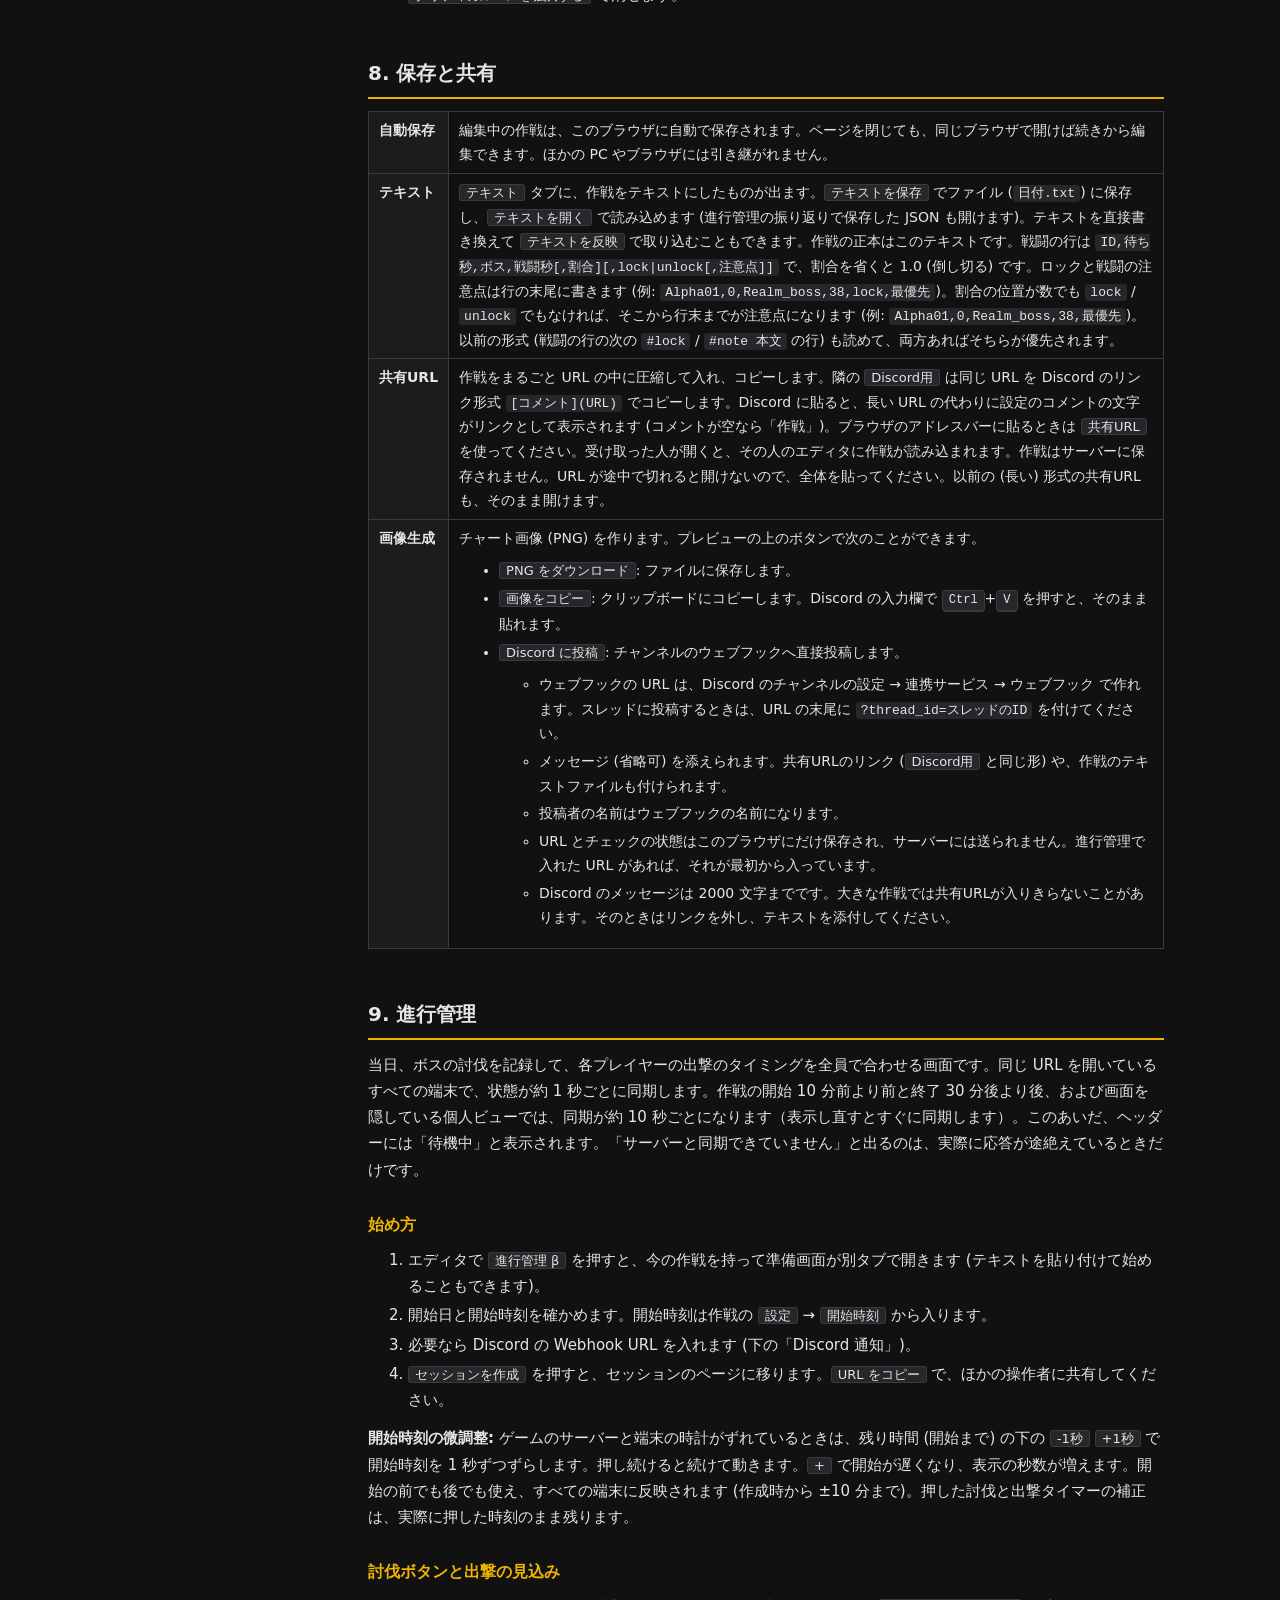
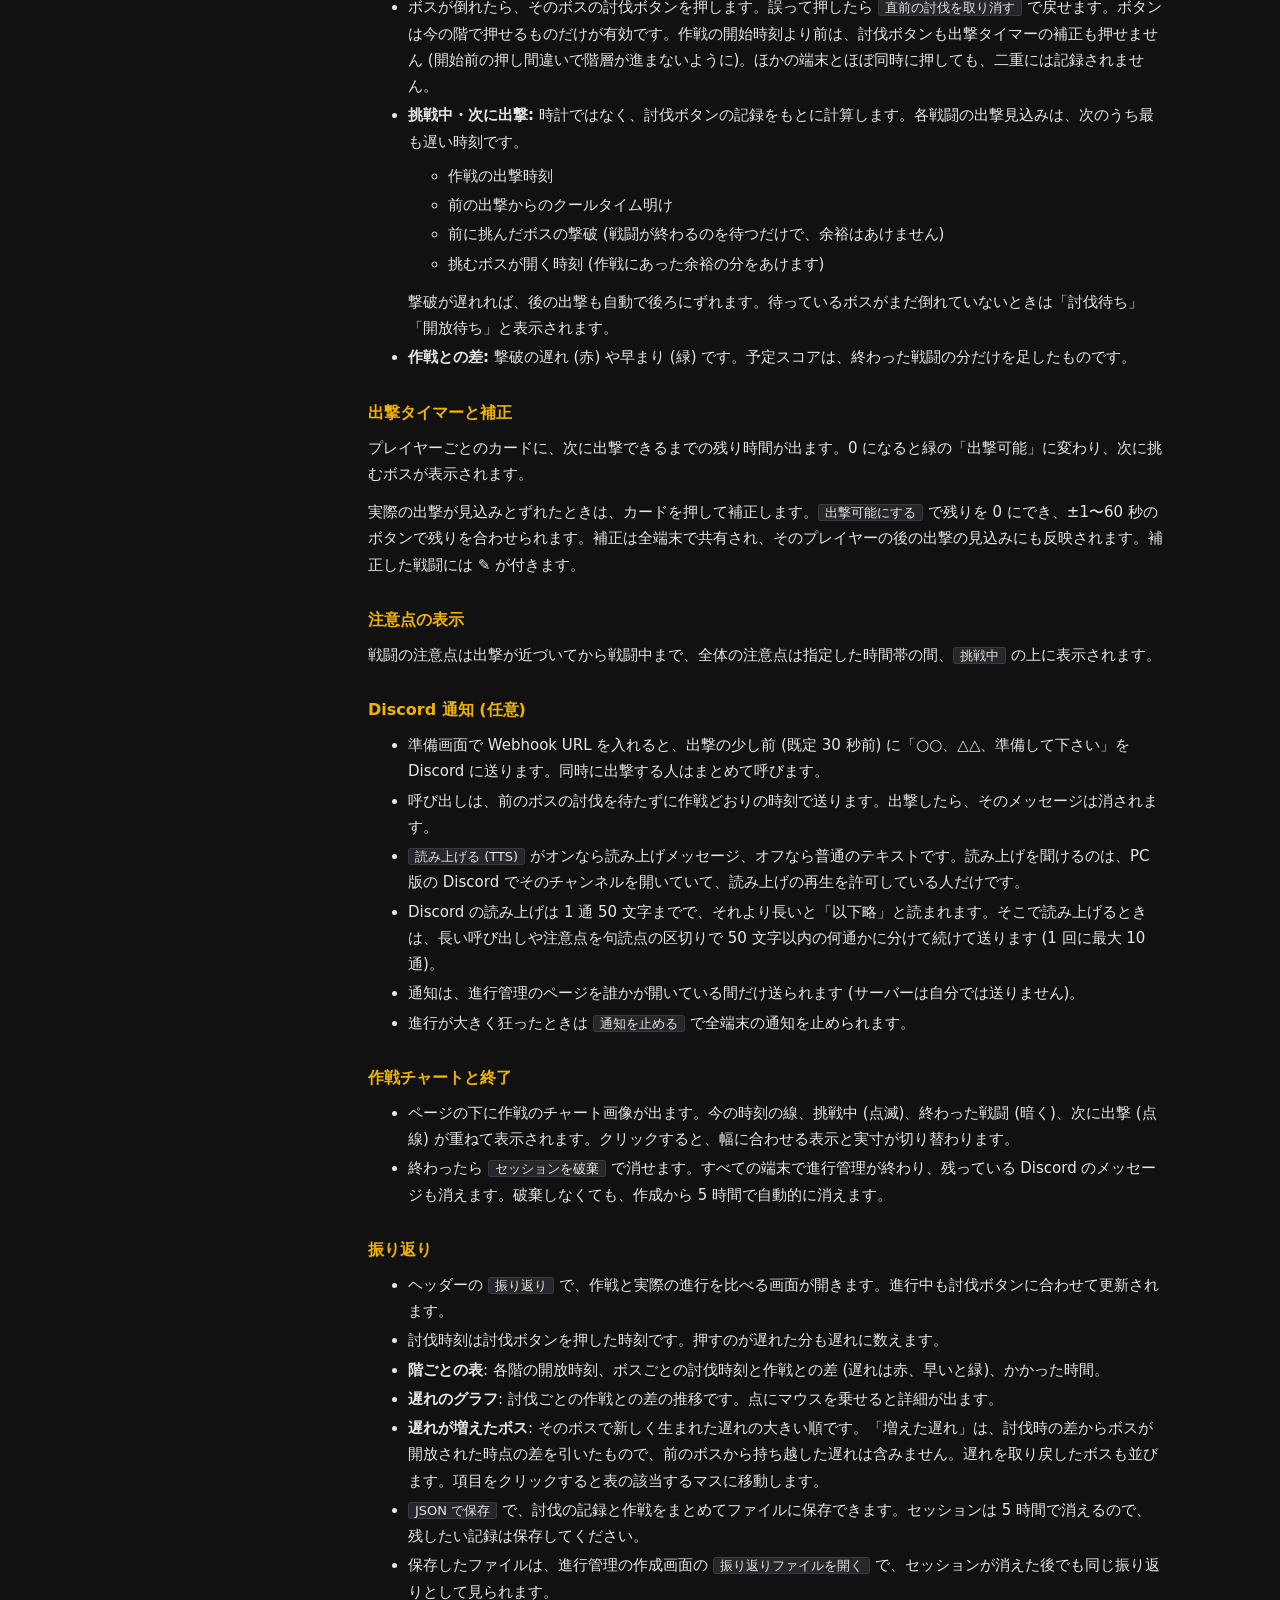
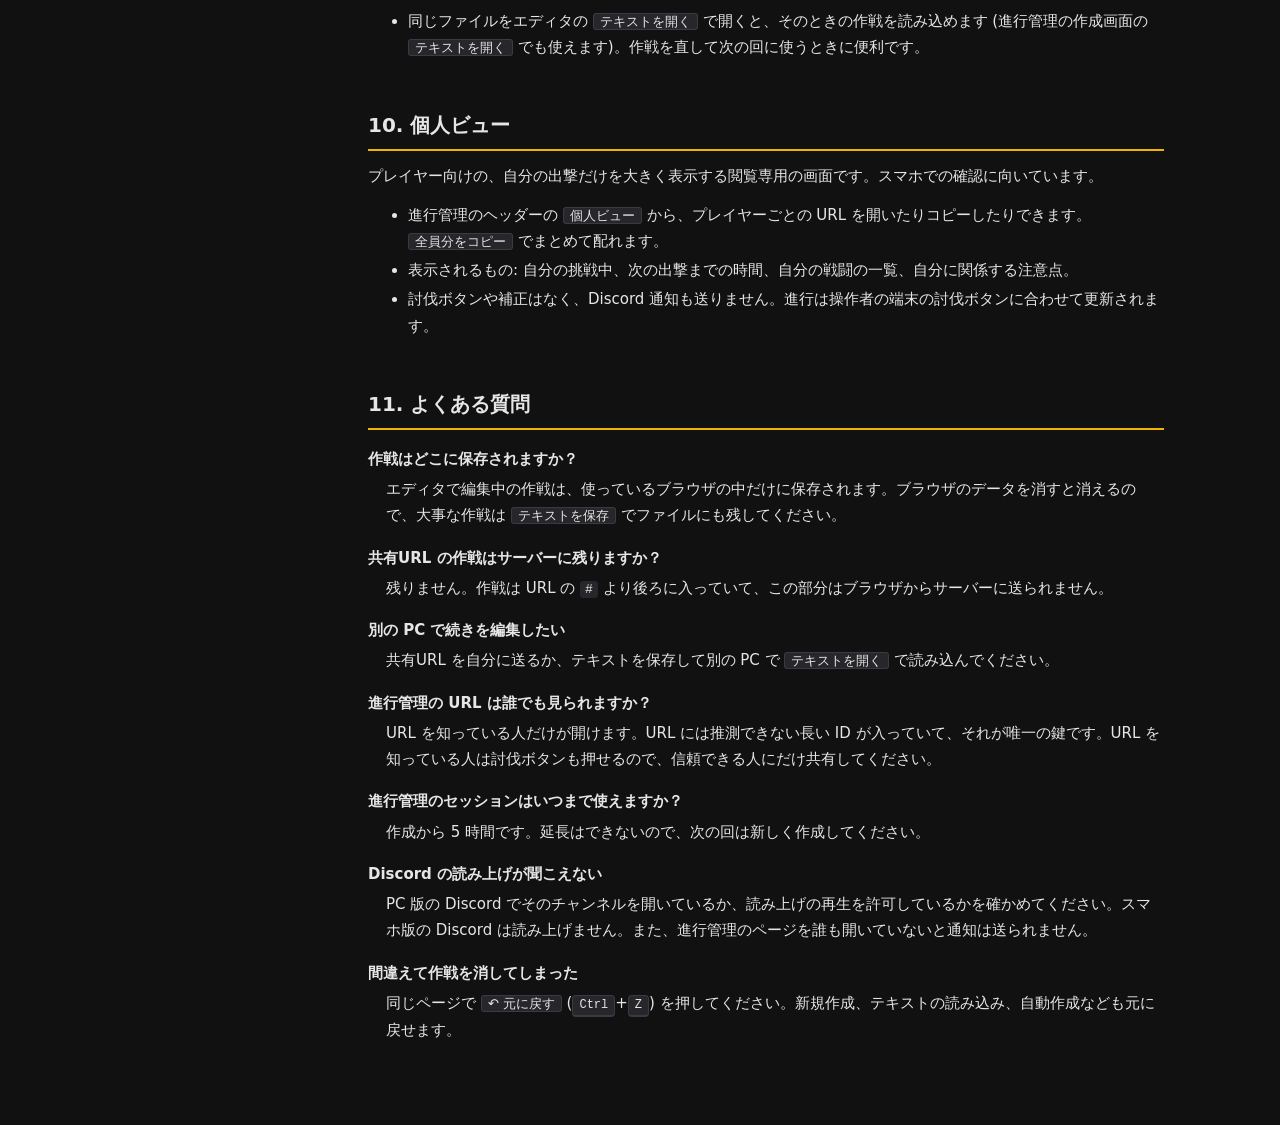
==== commit 8784399e: "行動行の 5 項目目が数でも lock/unlock でもなければ、行末までを注意点として読む Co-Authored-By: Claude Opus 5.5 <noreply@anthropic.c" ====
--- a/web/guide.html
+++ b/web/guide.html
@@ -218,7 +218,7 @@
 <h2 id="share">8. 保存と共有</h2>
 <table>
   <tr><th>自動保存</th><td>編集中の作戦は、このブラウザに自動で保存されます。ページを閉じても、同じブラウザで開けば続きから編集できます。ほかの PC やブラウザには引き継がれません。</td></tr>
-  <tr><th>テキスト</th><td><span class="ui">テキスト</span> タブに、作戦をテキストにしたものが出ます。<span class="ui">テキストを保存</span> でファイル (<code>日付.txt</code>) に保存し、<span class="ui">テキストを開く</span> で読み込めます (進行管理の振り返りで保存した JSON も開けます)。テキストを直接書き換えて <span class="ui">テキストを反映</span> で取り込むこともできます。作戦の正本はこのテキストです。戦闘の行は <code>ID,待ち秒,ボス,戦闘秒[,割合][,lock|unlock[,注意点]]</code> で、ロックと戦闘の注意点は行の末尾に書きます (例: <code>Alpha01,0,Realm_boss,38,lock,最優先</code>、ロックせずに注意点だけなら <code>unlock</code>)。以前の形式 (戦闘の行の次の <code>#lock</code> / <code>#note 本文</code> の行) も読めて、両方あればそちらが優先されます。</td></tr>
+  <tr><th>テキスト</th><td><span class="ui">テキスト</span> タブに、作戦をテキストにしたものが出ます。<span class="ui">テキストを保存</span> でファイル (<code>日付.txt</code>) に保存し、<span class="ui">テキストを開く</span> で読み込めます (進行管理の振り返りで保存した JSON も開けます)。テキストを直接書き換えて <span class="ui">テキストを反映</span> で取り込むこともできます。作戦の正本はこのテキストです。戦闘の行は <code>ID,待ち秒,ボス,戦闘秒[,割合][,lock|unlock[,注意点]]</code> で、割合を省くと 1.0 (倒し切る) です。ロックと戦闘の注意点は行の末尾に書きます (例: <code>Alpha01,0,Realm_boss,38,lock,最優先</code>)。割合の位置が数でも <code>lock</code> / <code>unlock</code> でもなければ、そこから行末までが注意点になります (例: <code>Alpha01,0,Realm_boss,38,最優先</code>)。以前の形式 (戦闘の行の次の <code>#lock</code> / <code>#note 本文</code> の行) も読めて、両方あればそちらが優先されます。</td></tr>
   <tr><th>共有URL</th><td>作戦をまるごと URL の中に圧縮して入れ、コピーします。隣の <span class="ui">Discord用</span> は同じ URL を Discord のリンク形式 <code>[コメント](URL)</code> でコピーします。Discord に貼ると、長い URL の代わりに設定のコメントの文字がリンクとして表示されます (コメントが空なら「作戦」)。ブラウザのアドレスバーに貼るときは <span class="ui">共有URL</span> を使ってください。受け取った人が開くと、その人のエディタに作戦が読み込まれます。作戦はサーバーに保存されません。URL が途中で切れると開けないので、全体を貼ってください。以前の (長い) 形式の共有URLも、そのまま開けます。</td></tr>
   <tr><th>画像生成</th><td>チャート画像 (PNG) を作ります。プレビューの上のボタンで次のことができます。
 <ul>
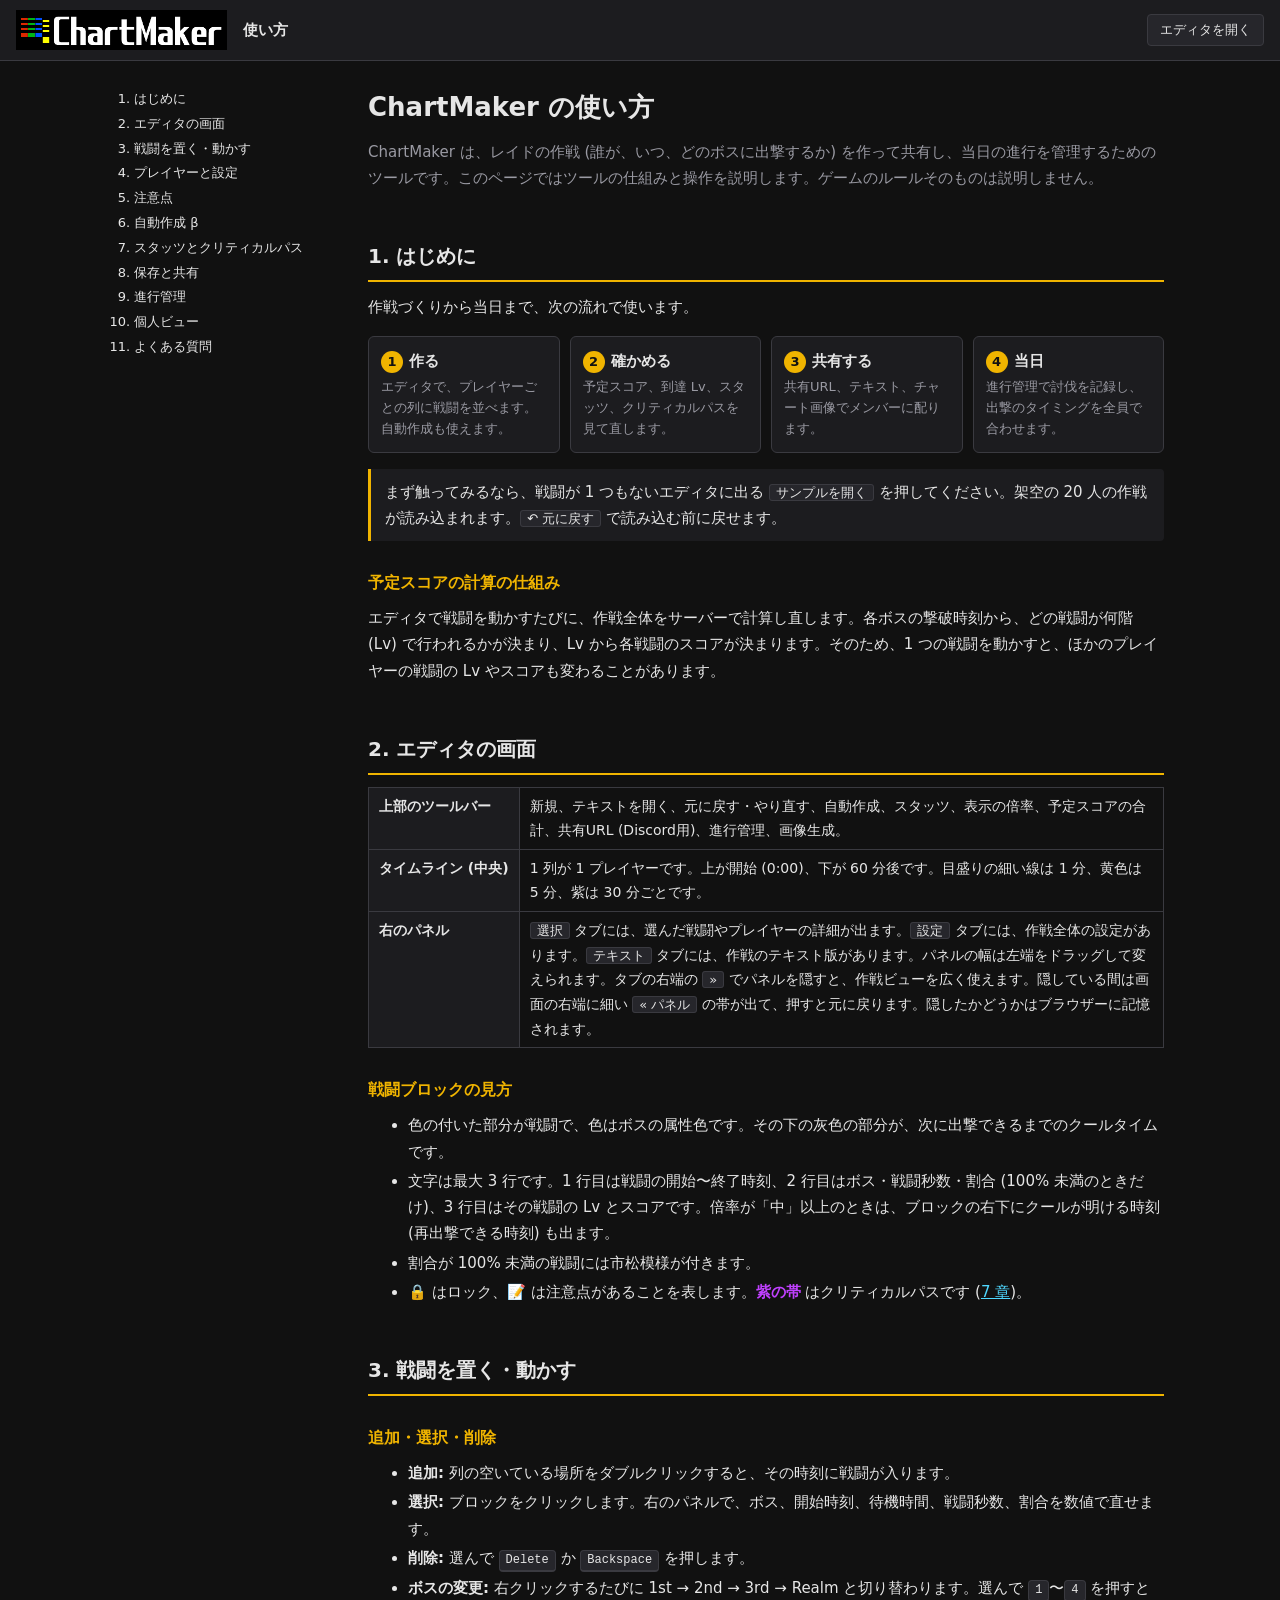
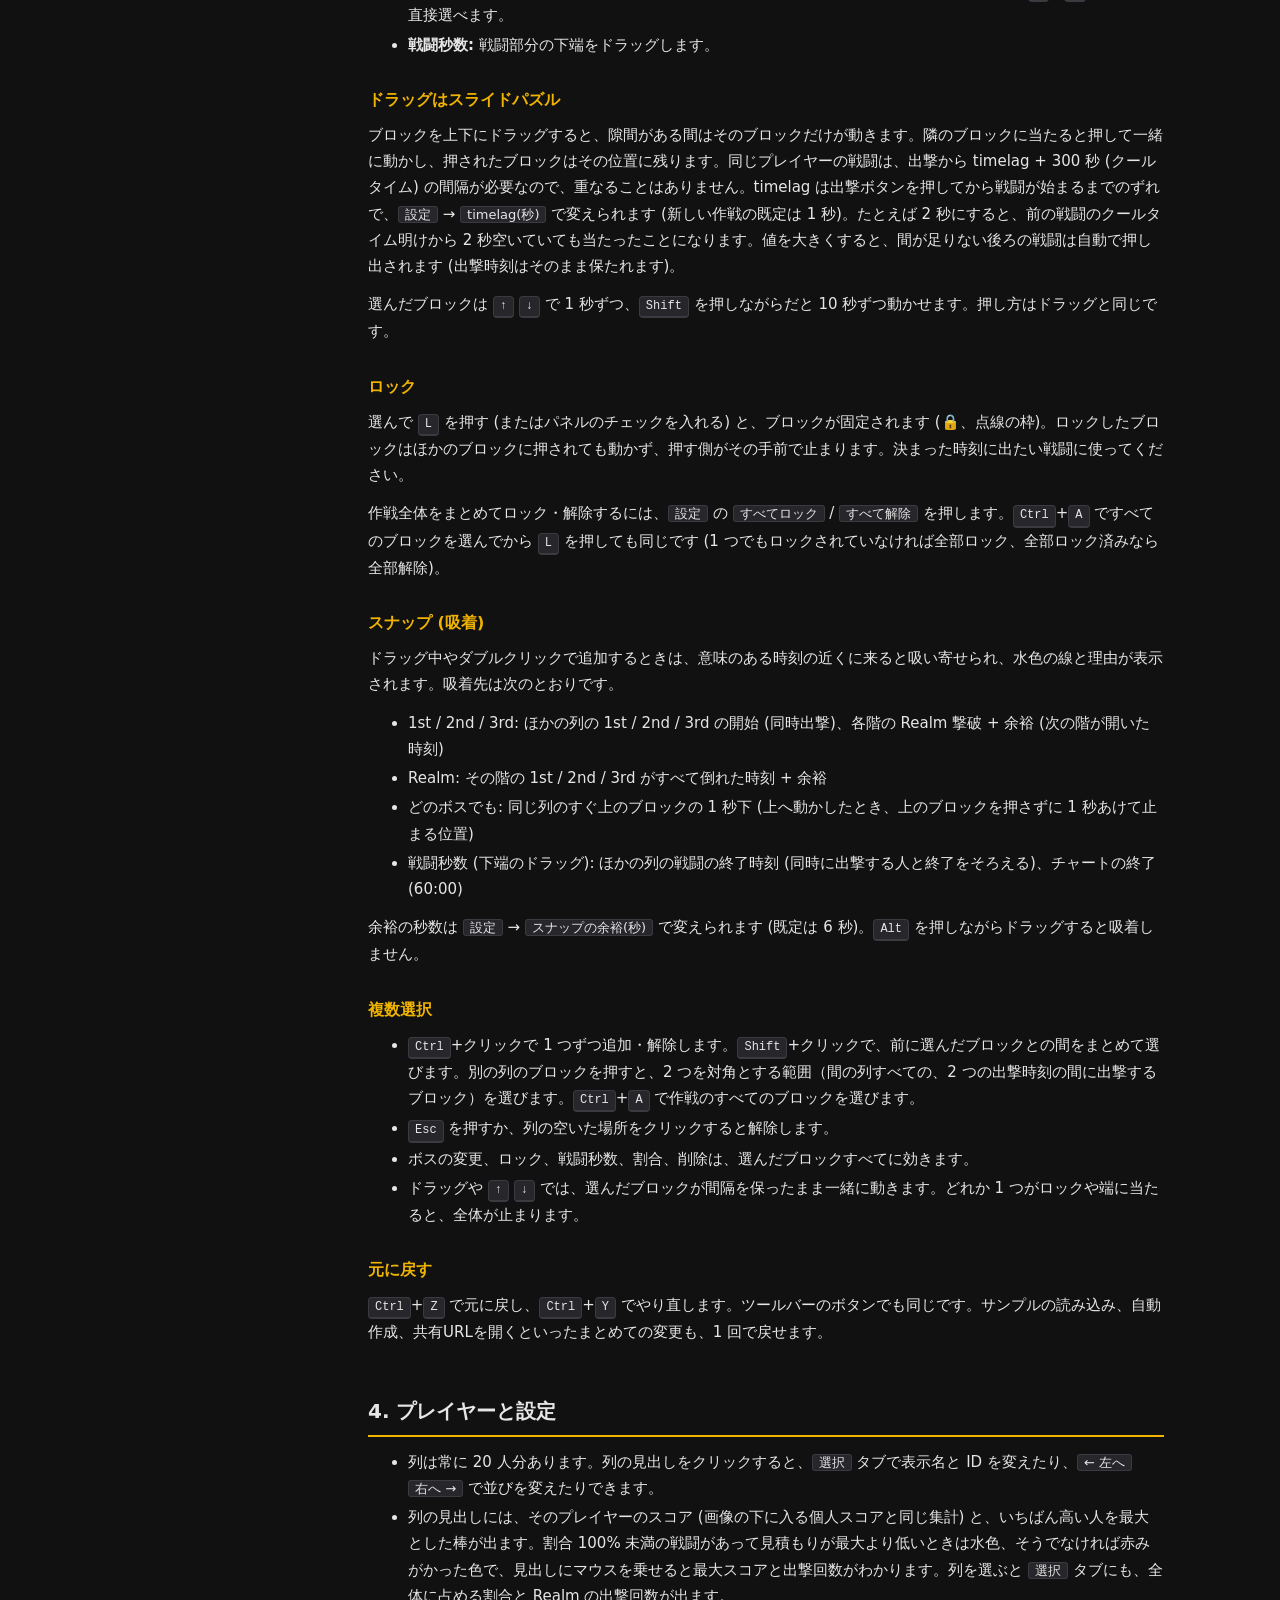
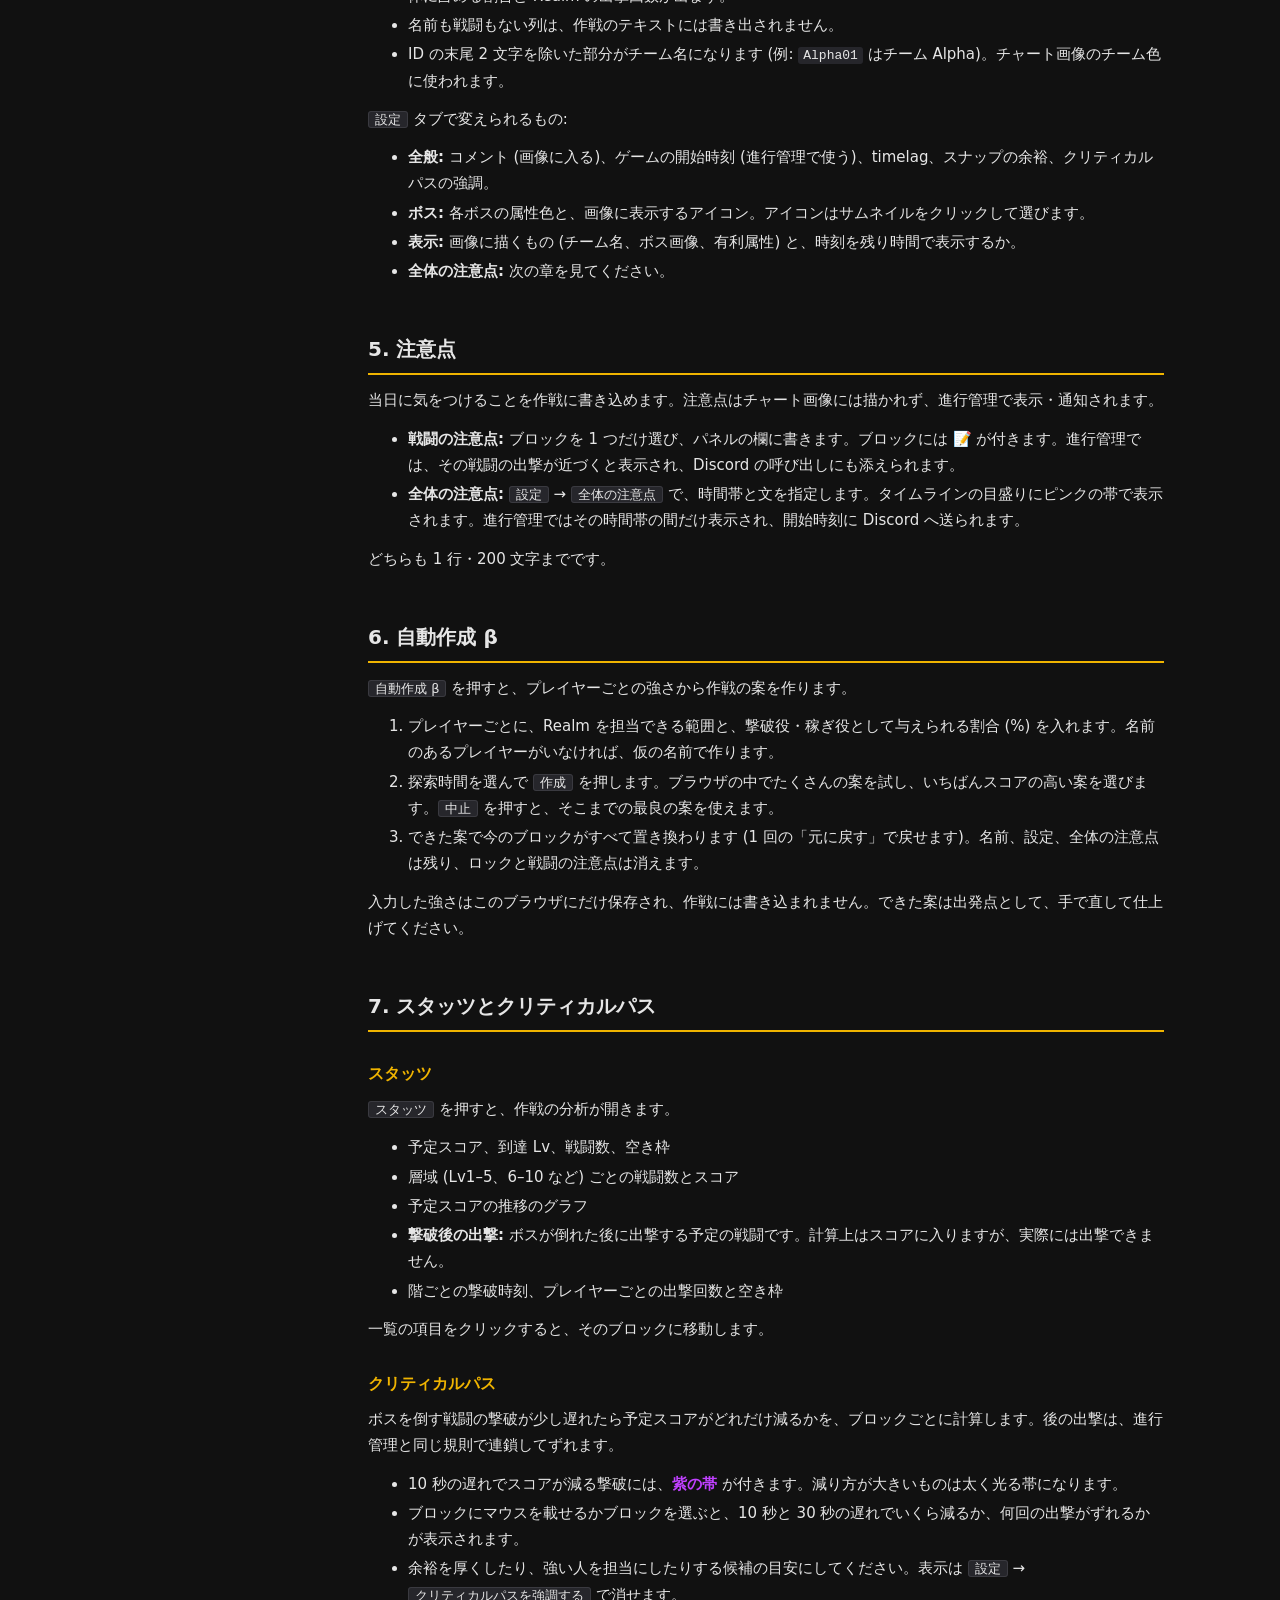
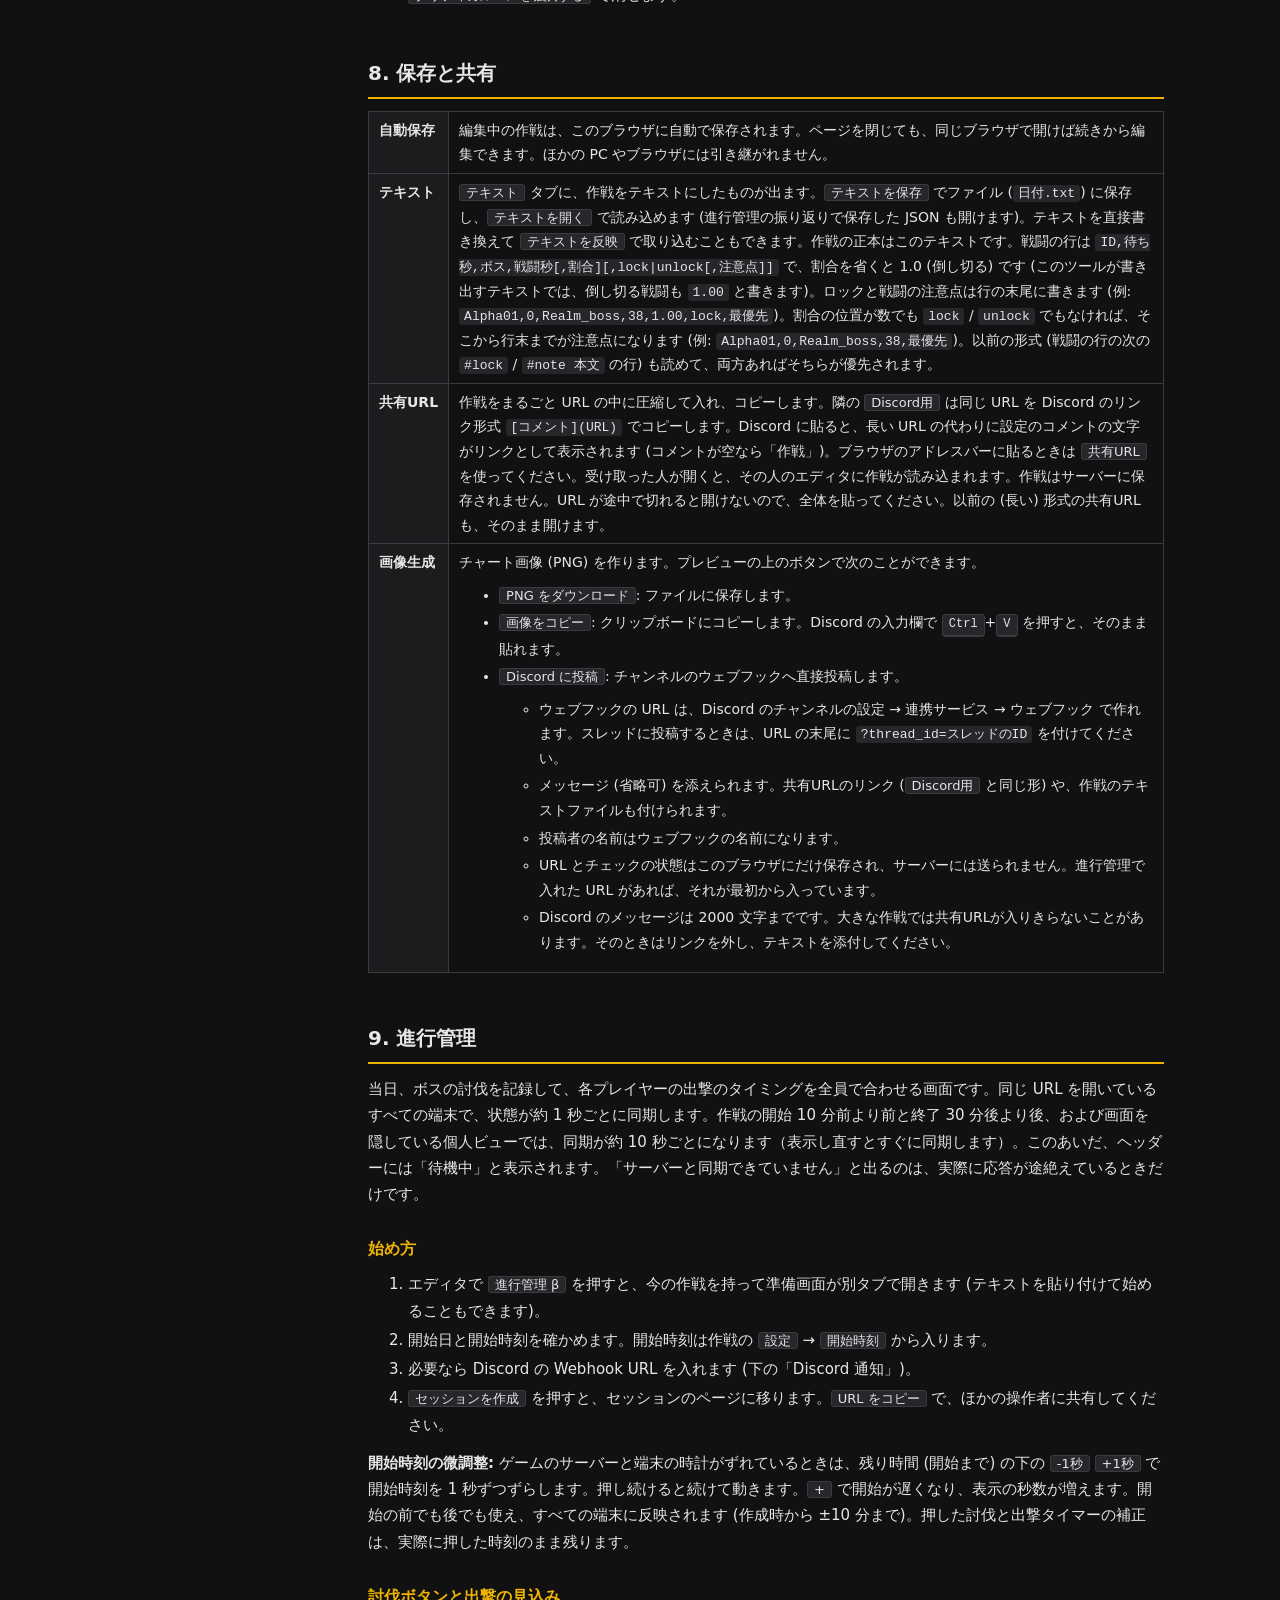
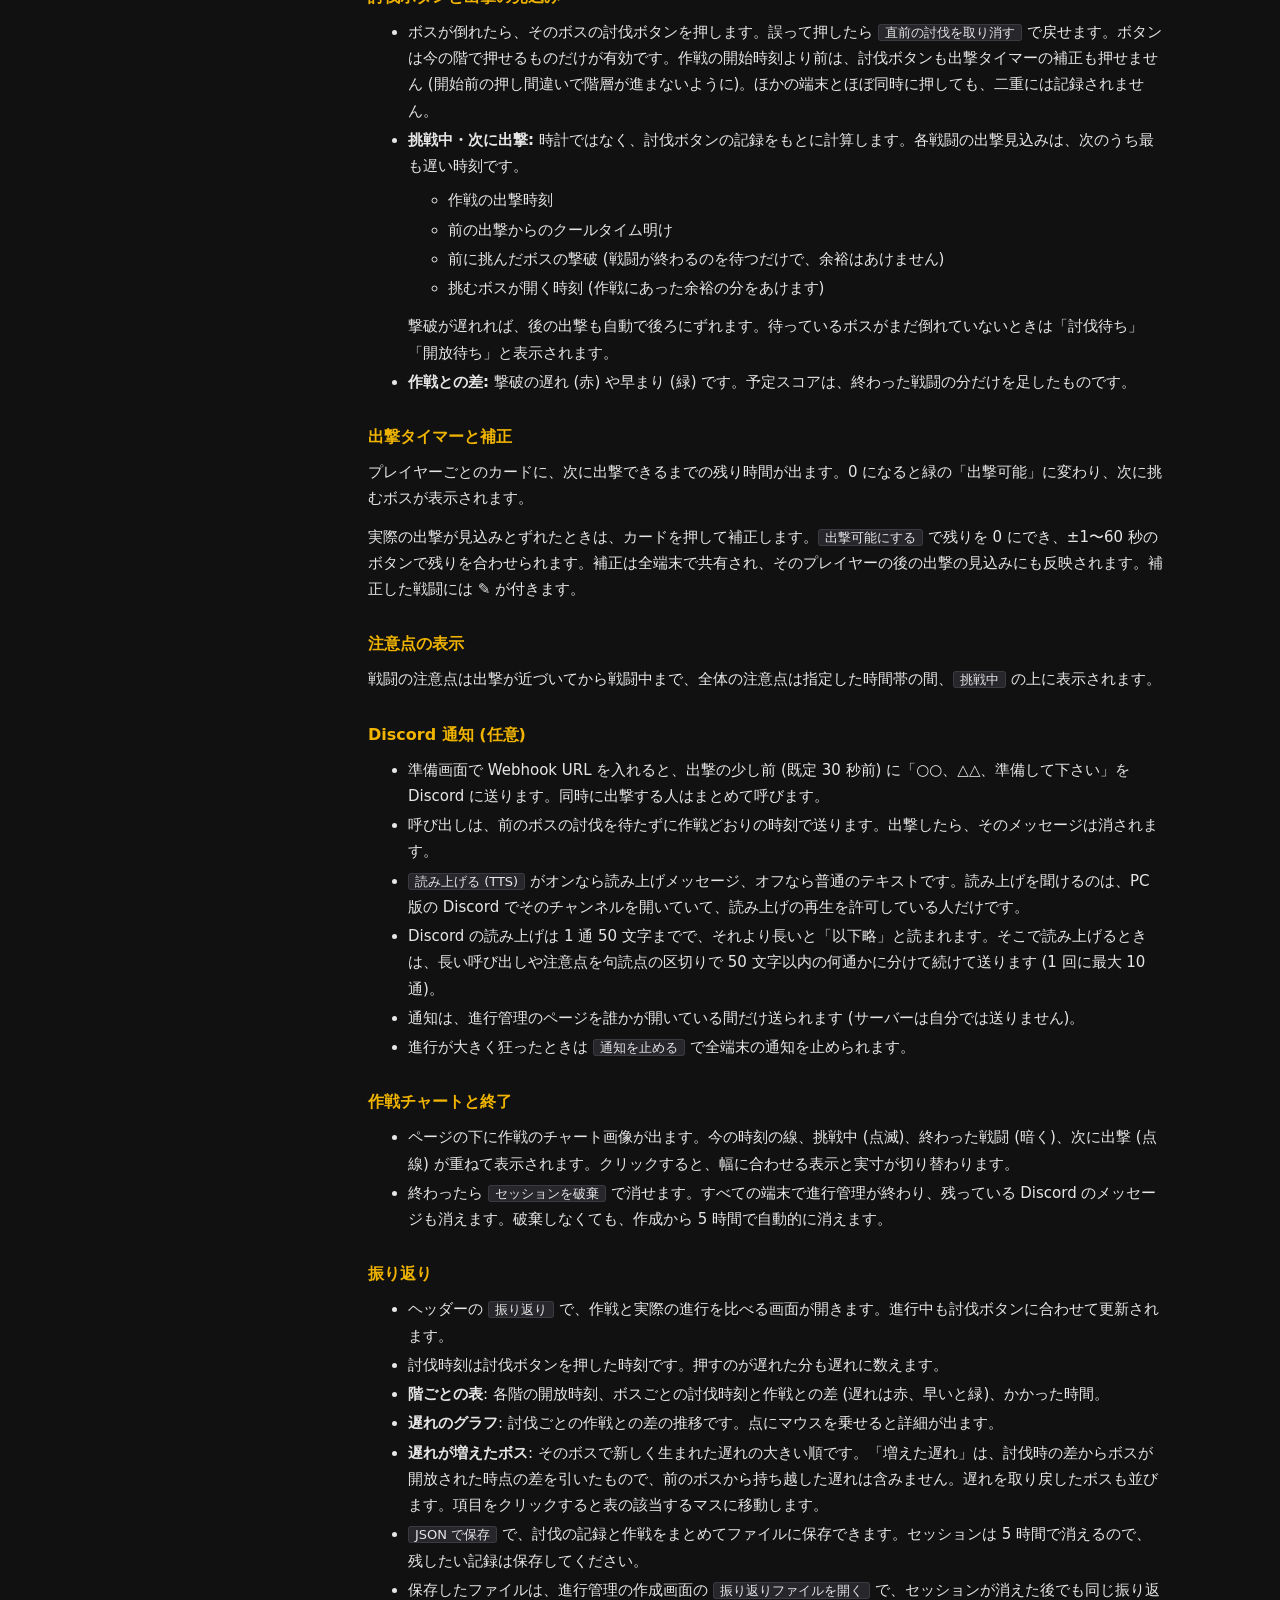
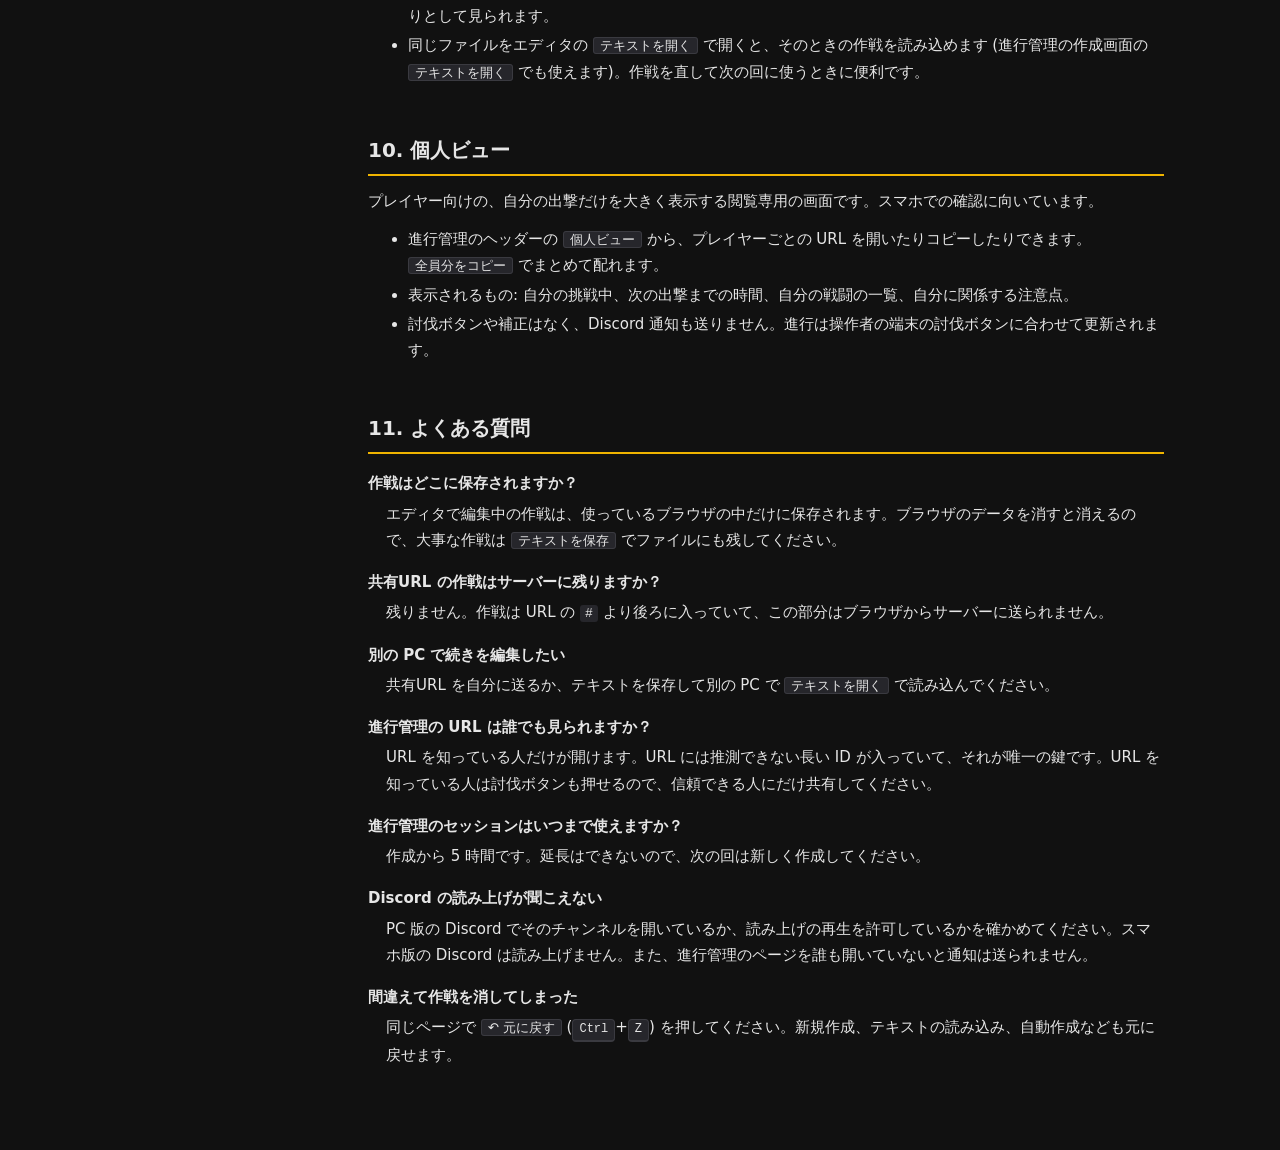
==== commit 874b01f8: "エディタが書き出すテキストで、撃破率 1 も省略せず 1.00 と書く 1.00 を書いた作戦が省略したものと同じレベル・得点・画像になり、 後ろのロックと注意点も読めることをテストする。  Co-A" ====
--- a/web/guide.html
+++ b/web/guide.html
@@ -218,7 +218,7 @@
 <h2 id="share">8. 保存と共有</h2>
 <table>
   <tr><th>自動保存</th><td>編集中の作戦は、このブラウザに自動で保存されます。ページを閉じても、同じブラウザで開けば続きから編集できます。ほかの PC やブラウザには引き継がれません。</td></tr>
-  <tr><th>テキスト</th><td><span class="ui">テキスト</span> タブに、作戦をテキストにしたものが出ます。<span class="ui">テキストを保存</span> でファイル (<code>日付.txt</code>) に保存し、<span class="ui">テキストを開く</span> で読み込めます (進行管理の振り返りで保存した JSON も開けます)。テキストを直接書き換えて <span class="ui">テキストを反映</span> で取り込むこともできます。作戦の正本はこのテキストです。戦闘の行は <code>ID,待ち秒,ボス,戦闘秒[,割合][,lock|unlock[,注意点]]</code> で、割合を省くと 1.0 (倒し切る) です。ロックと戦闘の注意点は行の末尾に書きます (例: <code>Alpha01,0,Realm_boss,38,lock,最優先</code>)。割合の位置が数でも <code>lock</code> / <code>unlock</code> でもなければ、そこから行末までが注意点になります (例: <code>Alpha01,0,Realm_boss,38,最優先</code>)。以前の形式 (戦闘の行の次の <code>#lock</code> / <code>#note 本文</code> の行) も読めて、両方あればそちらが優先されます。</td></tr>
+  <tr><th>テキスト</th><td><span class="ui">テキスト</span> タブに、作戦をテキストにしたものが出ます。<span class="ui">テキストを保存</span> でファイル (<code>日付.txt</code>) に保存し、<span class="ui">テキストを開く</span> で読み込めます (進行管理の振り返りで保存した JSON も開けます)。テキストを直接書き換えて <span class="ui">テキストを反映</span> で取り込むこともできます。作戦の正本はこのテキストです。戦闘の行は <code>ID,待ち秒,ボス,戦闘秒[,割合][,lock|unlock[,注意点]]</code> で、割合を省くと 1.0 (倒し切る) です (このツールが書き出すテキストでは、倒し切る戦闘も <code>1.00</code> と書きます)。ロックと戦闘の注意点は行の末尾に書きます (例: <code>Alpha01,0,Realm_boss,38,1.00,lock,最優先</code>)。割合の位置が数でも <code>lock</code> / <code>unlock</code> でもなければ、そこから行末までが注意点になります (例: <code>Alpha01,0,Realm_boss,38,最優先</code>)。以前の形式 (戦闘の行の次の <code>#lock</code> / <code>#note 本文</code> の行) も読めて、両方あればそちらが優先されます。</td></tr>
   <tr><th>共有URL</th><td>作戦をまるごと URL の中に圧縮して入れ、コピーします。隣の <span class="ui">Discord用</span> は同じ URL を Discord のリンク形式 <code>[コメント](URL)</code> でコピーします。Discord に貼ると、長い URL の代わりに設定のコメントの文字がリンクとして表示されます (コメントが空なら「作戦」)。ブラウザのアドレスバーに貼るときは <span class="ui">共有URL</span> を使ってください。受け取った人が開くと、その人のエディタに作戦が読み込まれます。作戦はサーバーに保存されません。URL が途中で切れると開けないので、全体を貼ってください。以前の (長い) 形式の共有URLも、そのまま開けます。</td></tr>
   <tr><th>画像生成</th><td>チャート画像 (PNG) を作ります。プレビューの上のボタンで次のことができます。
 <ul>
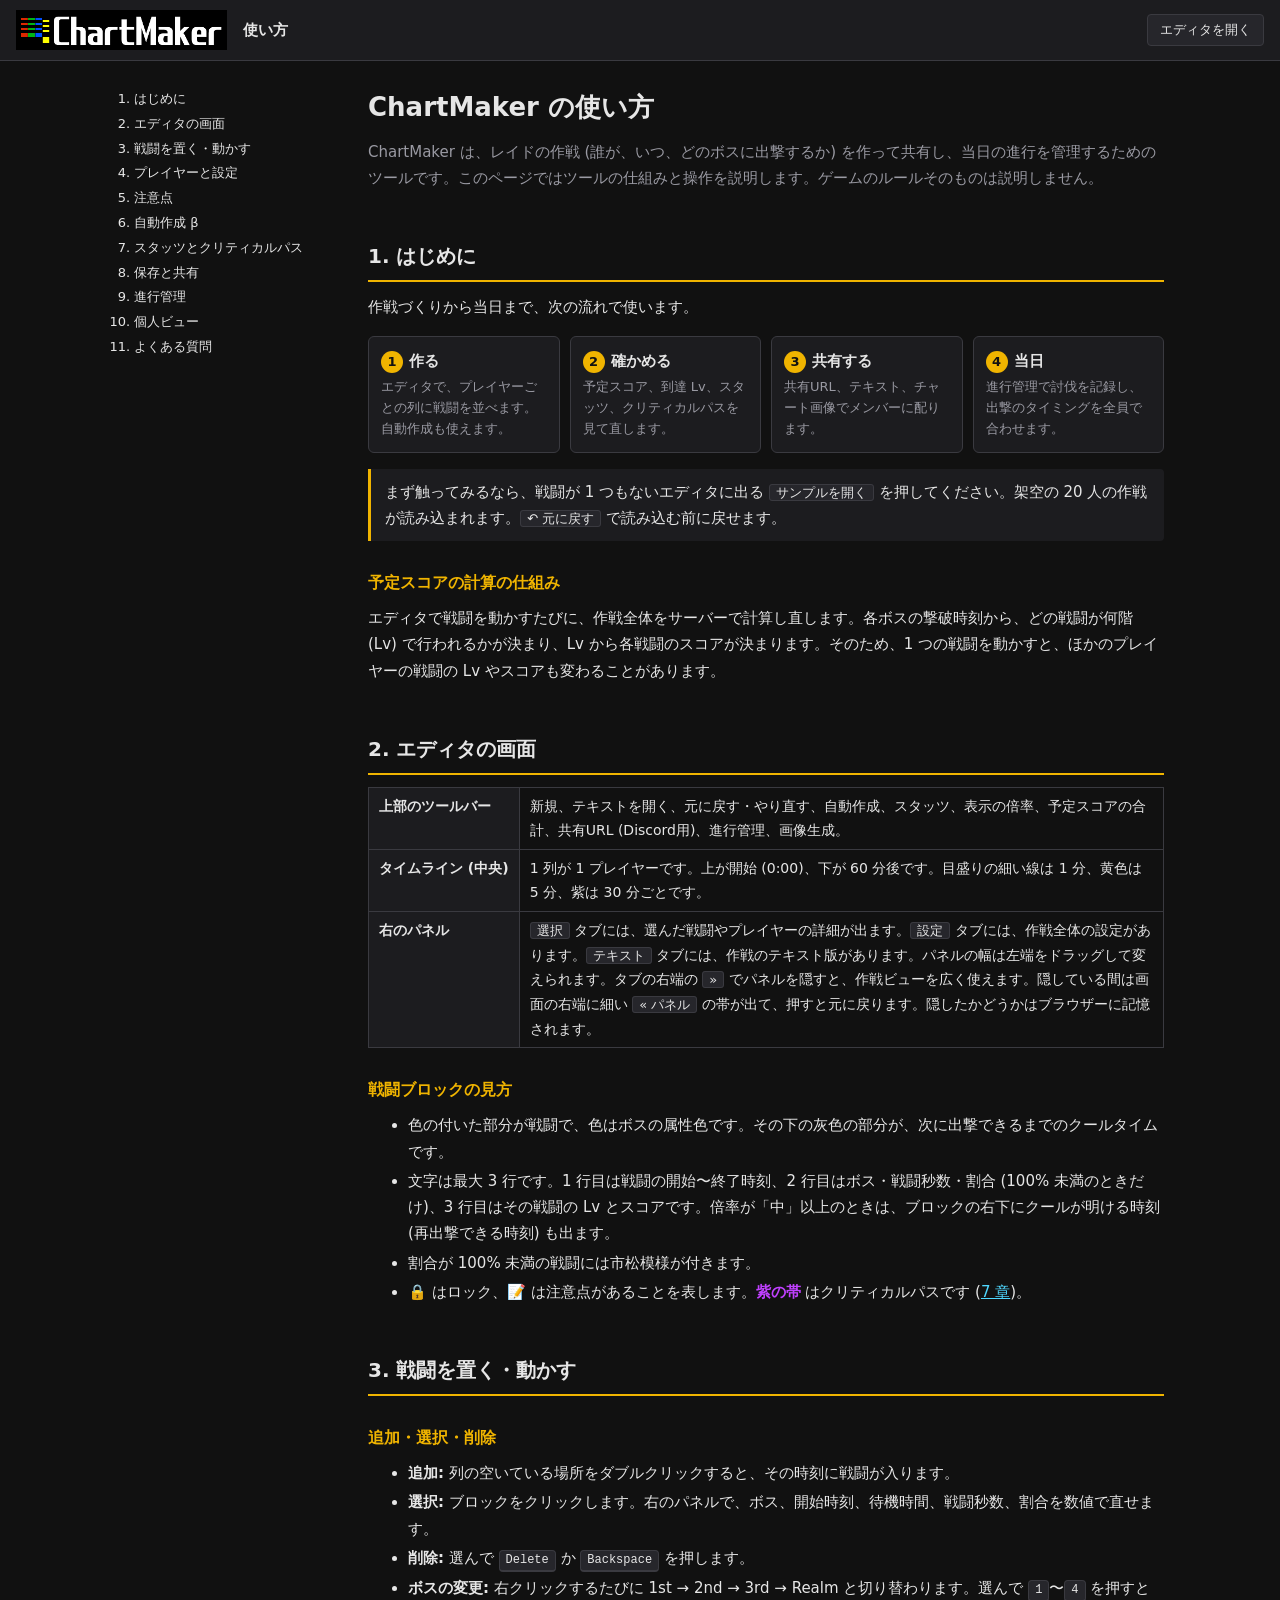
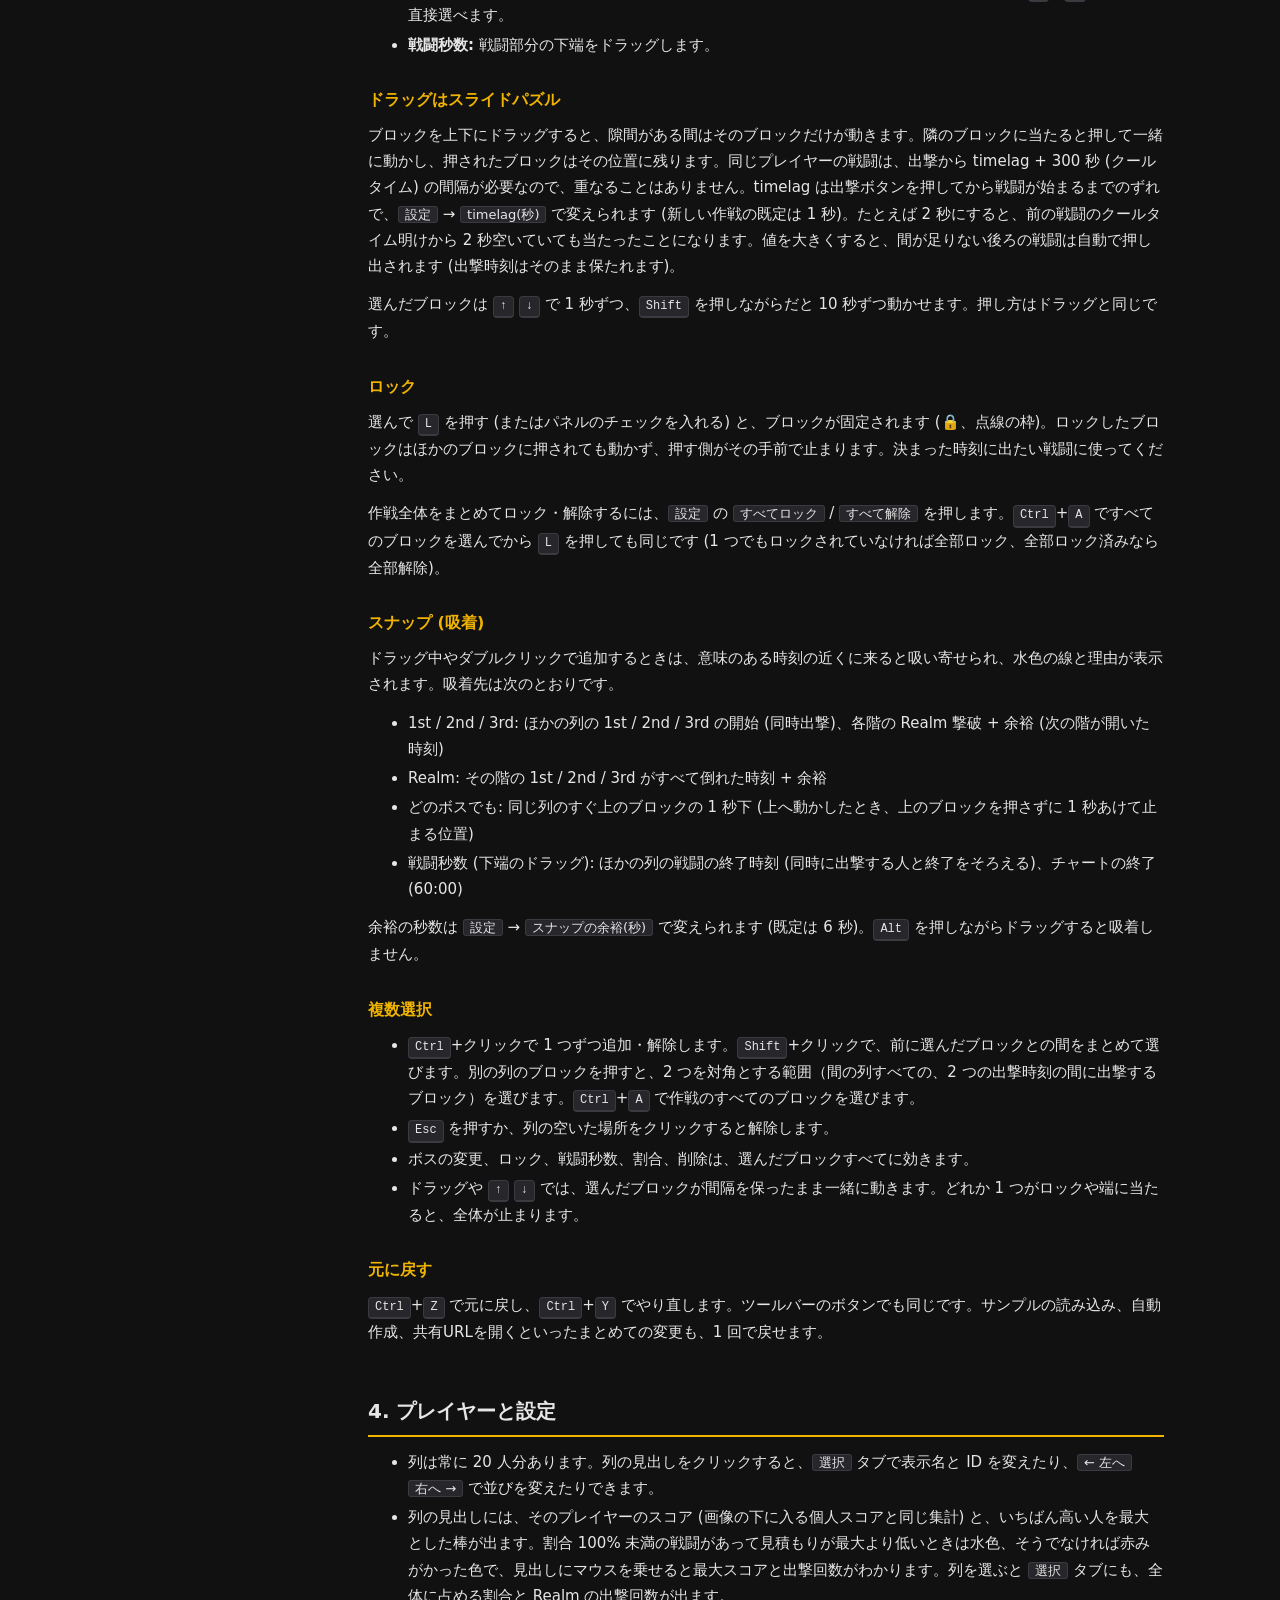
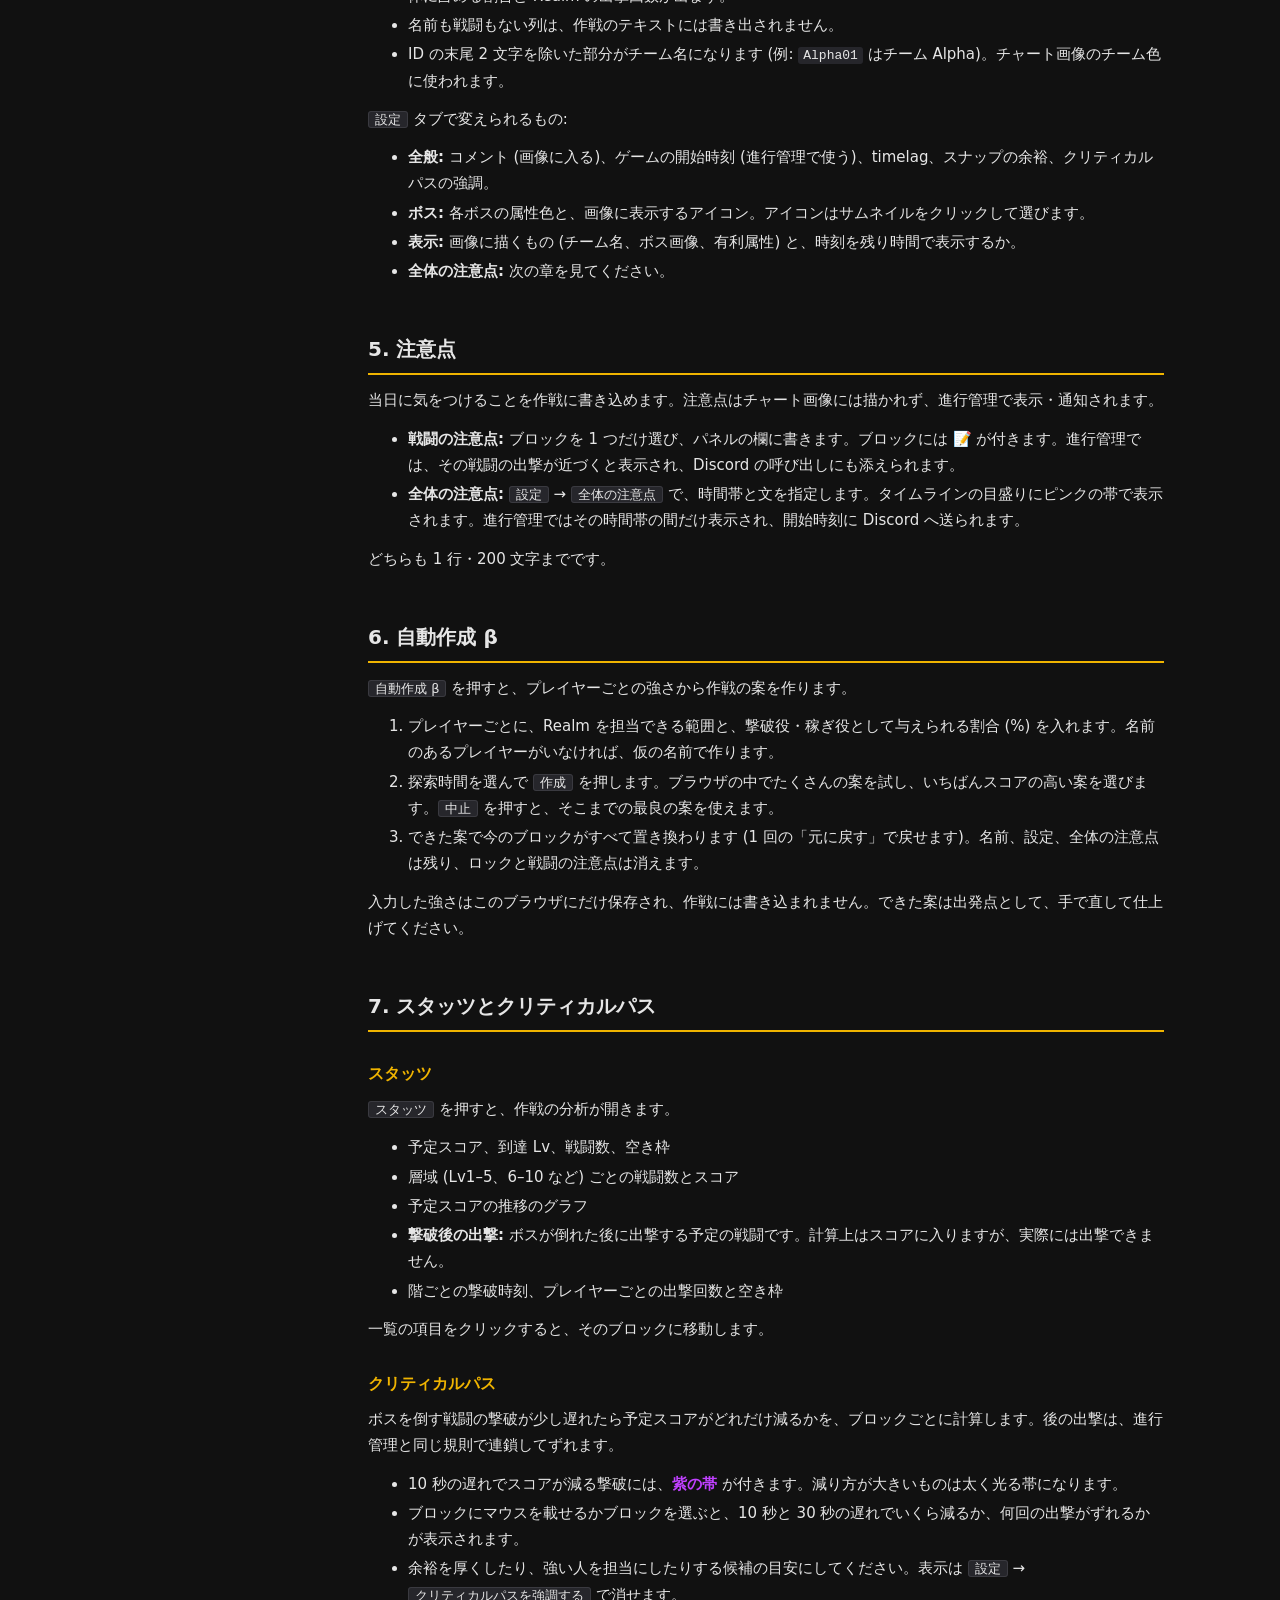
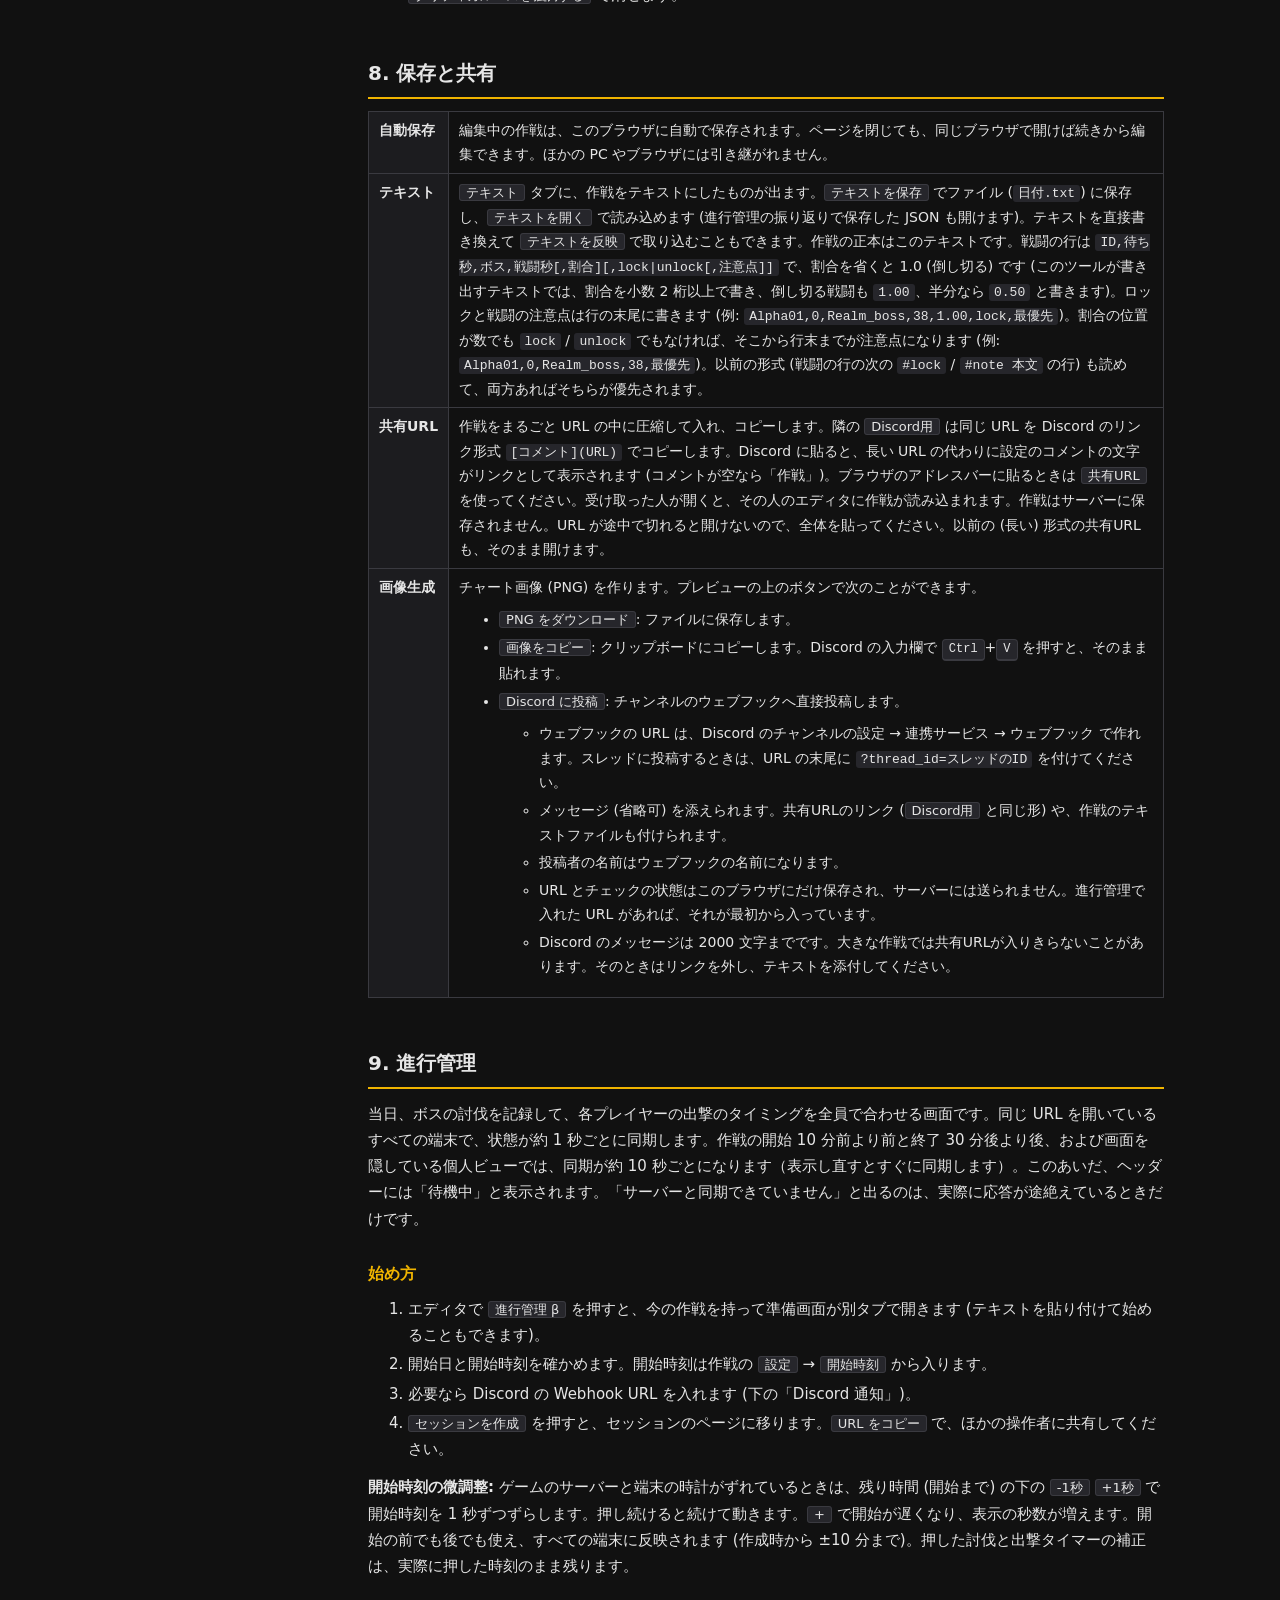
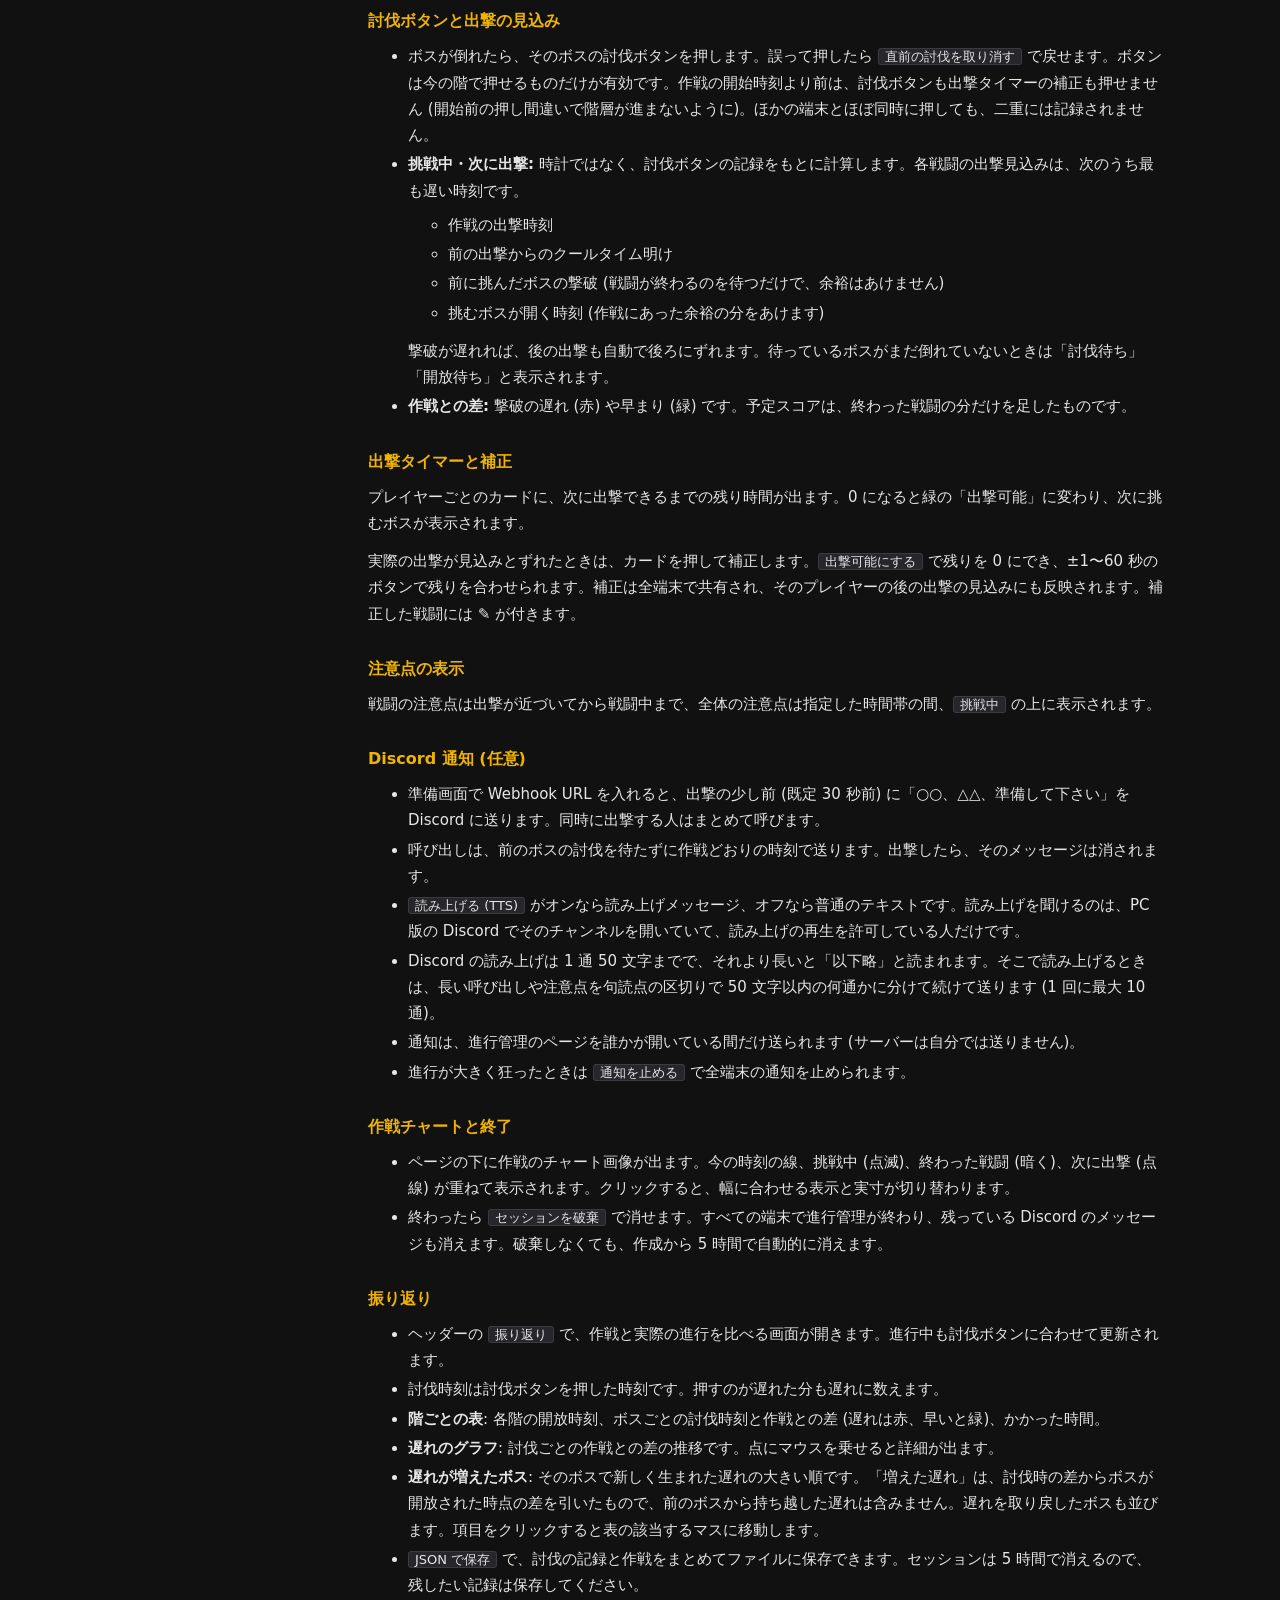
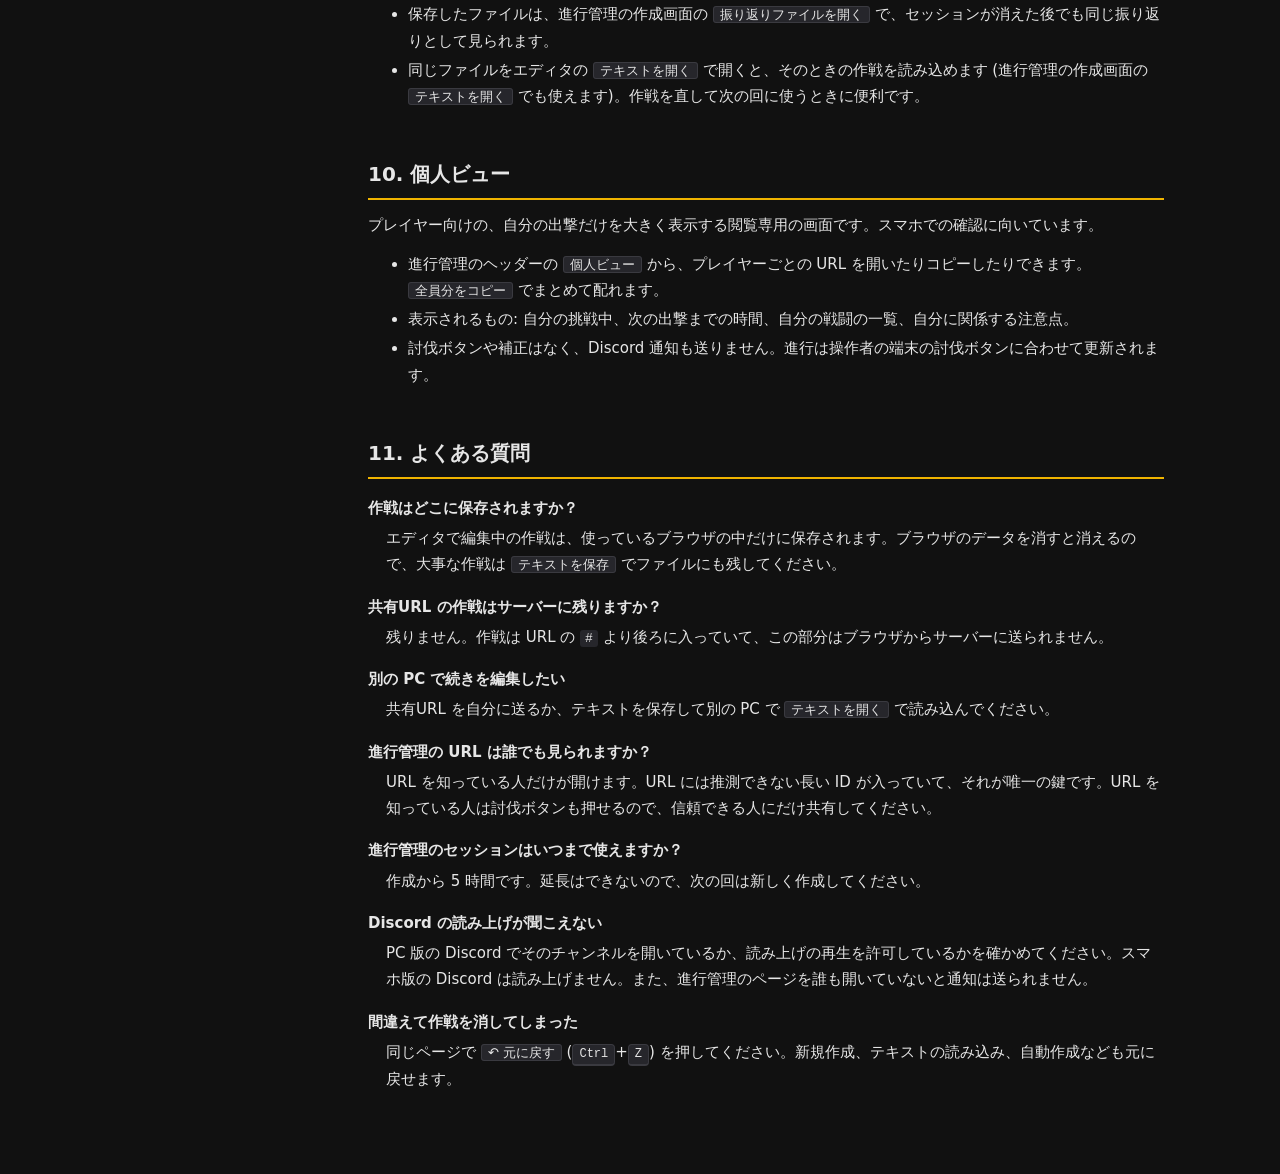
==== commit f14298fd: "エディタが書き出すテキストで、撃破率を小数 2 桁以上で書く (0.5 → 0.50、0.777 はそのまま) Co-Authored-By: Claude Opus 5.5 <noreply@ant" ====
--- a/web/guide.html
+++ b/web/guide.html
@@ -218,7 +218,7 @@
 <h2 id="share">8. 保存と共有</h2>
 <table>
   <tr><th>自動保存</th><td>編集中の作戦は、このブラウザに自動で保存されます。ページを閉じても、同じブラウザで開けば続きから編集できます。ほかの PC やブラウザには引き継がれません。</td></tr>
-  <tr><th>テキスト</th><td><span class="ui">テキスト</span> タブに、作戦をテキストにしたものが出ます。<span class="ui">テキストを保存</span> でファイル (<code>日付.txt</code>) に保存し、<span class="ui">テキストを開く</span> で読み込めます (進行管理の振り返りで保存した JSON も開けます)。テキストを直接書き換えて <span class="ui">テキストを反映</span> で取り込むこともできます。作戦の正本はこのテキストです。戦闘の行は <code>ID,待ち秒,ボス,戦闘秒[,割合][,lock|unlock[,注意点]]</code> で、割合を省くと 1.0 (倒し切る) です (このツールが書き出すテキストでは、倒し切る戦闘も <code>1.00</code> と書きます)。ロックと戦闘の注意点は行の末尾に書きます (例: <code>Alpha01,0,Realm_boss,38,1.00,lock,最優先</code>)。割合の位置が数でも <code>lock</code> / <code>unlock</code> でもなければ、そこから行末までが注意点になります (例: <code>Alpha01,0,Realm_boss,38,最優先</code>)。以前の形式 (戦闘の行の次の <code>#lock</code> / <code>#note 本文</code> の行) も読めて、両方あればそちらが優先されます。</td></tr>
+  <tr><th>テキスト</th><td><span class="ui">テキスト</span> タブに、作戦をテキストにしたものが出ます。<span class="ui">テキストを保存</span> でファイル (<code>日付.txt</code>) に保存し、<span class="ui">テキストを開く</span> で読み込めます (進行管理の振り返りで保存した JSON も開けます)。テキストを直接書き換えて <span class="ui">テキストを反映</span> で取り込むこともできます。作戦の正本はこのテキストです。戦闘の行は <code>ID,待ち秒,ボス,戦闘秒[,割合][,lock|unlock[,注意点]]</code> で、割合を省くと 1.0 (倒し切る) です (このツールが書き出すテキストでは、割合を小数 2 桁以上で書き、倒し切る戦闘も <code>1.00</code>、半分なら <code>0.50</code> と書きます)。ロックと戦闘の注意点は行の末尾に書きます (例: <code>Alpha01,0,Realm_boss,38,1.00,lock,最優先</code>)。割合の位置が数でも <code>lock</code> / <code>unlock</code> でもなければ、そこから行末までが注意点になります (例: <code>Alpha01,0,Realm_boss,38,最優先</code>)。以前の形式 (戦闘の行の次の <code>#lock</code> / <code>#note 本文</code> の行) も読めて、両方あればそちらが優先されます。</td></tr>
   <tr><th>共有URL</th><td>作戦をまるごと URL の中に圧縮して入れ、コピーします。隣の <span class="ui">Discord用</span> は同じ URL を Discord のリンク形式 <code>[コメント](URL)</code> でコピーします。Discord に貼ると、長い URL の代わりに設定のコメントの文字がリンクとして表示されます (コメントが空なら「作戦」)。ブラウザのアドレスバーに貼るときは <span class="ui">共有URL</span> を使ってください。受け取った人が開くと、その人のエディタに作戦が読み込まれます。作戦はサーバーに保存されません。URL が途中で切れると開けないので、全体を貼ってください。以前の (長い) 形式の共有URLも、そのまま開けます。</td></tr>
   <tr><th>画像生成</th><td>チャート画像 (PNG) を作ります。プレビューの上のボタンで次のことができます。
 <ul>
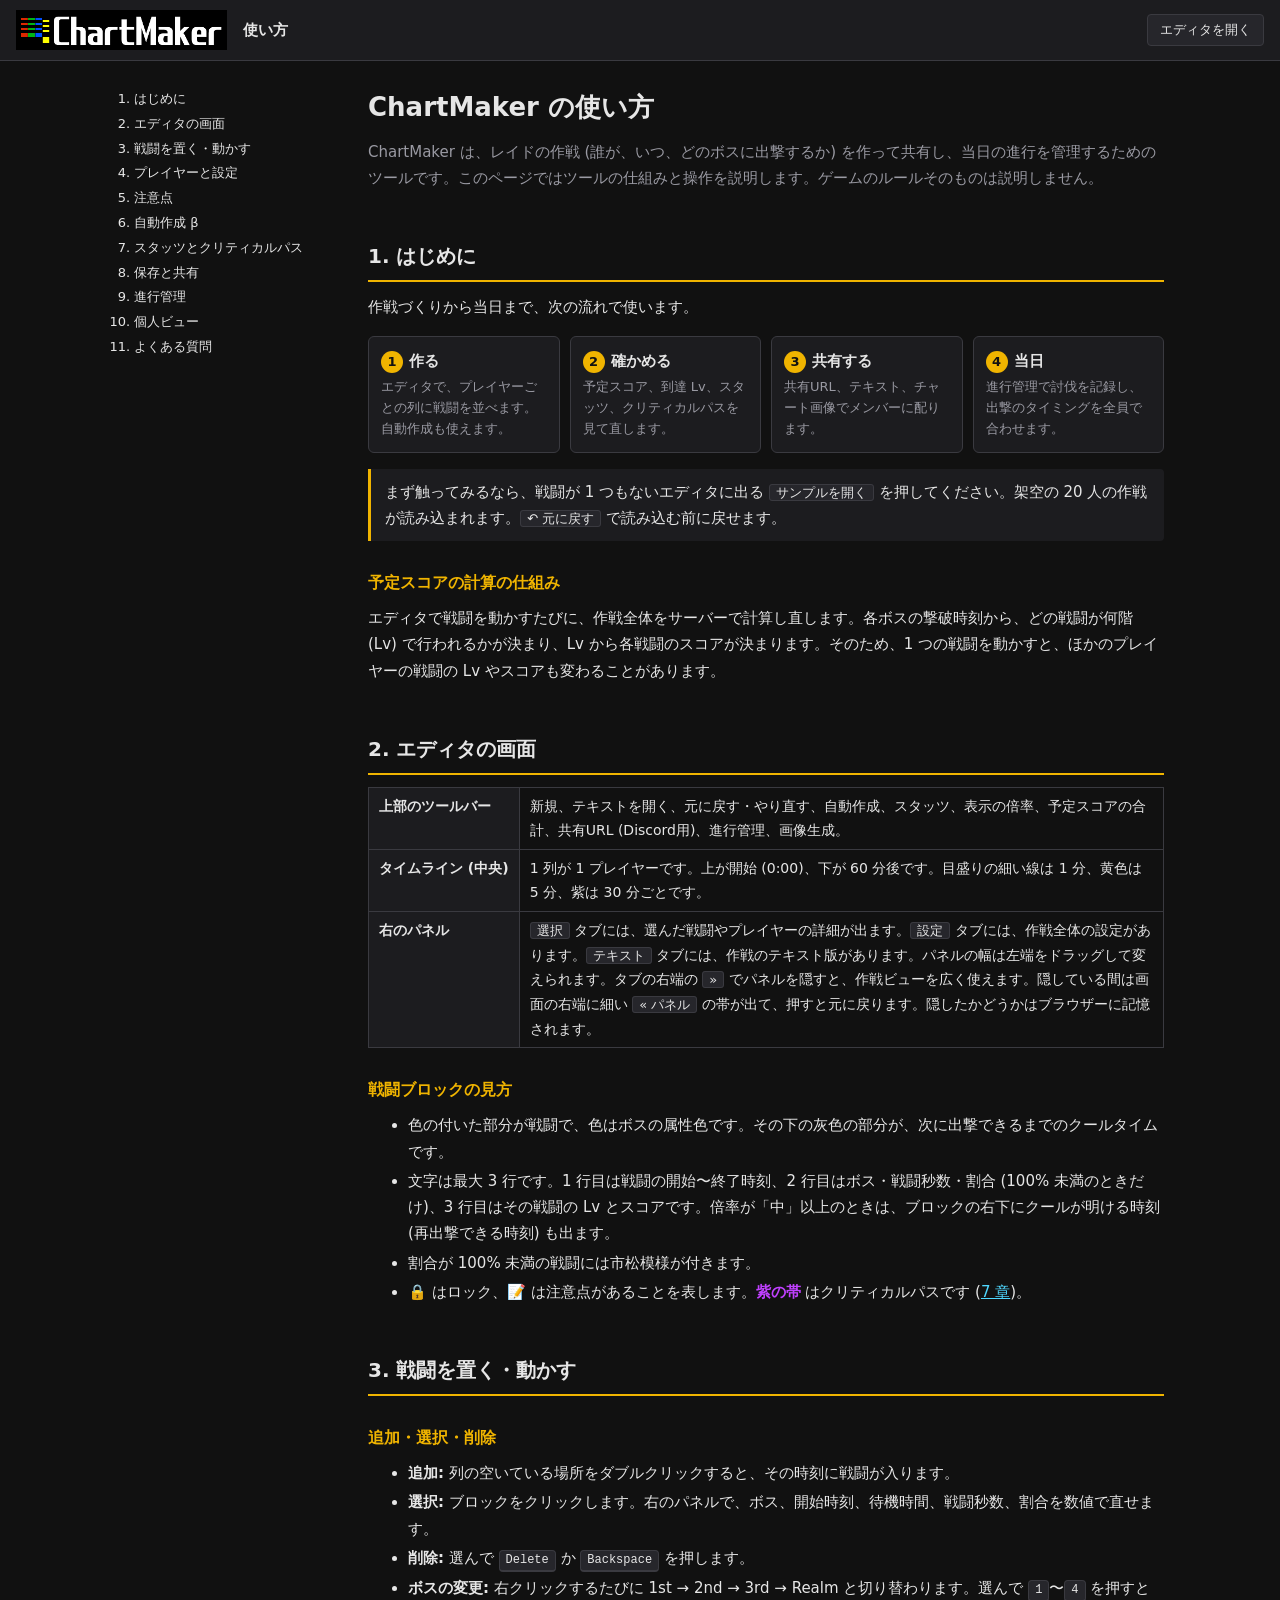
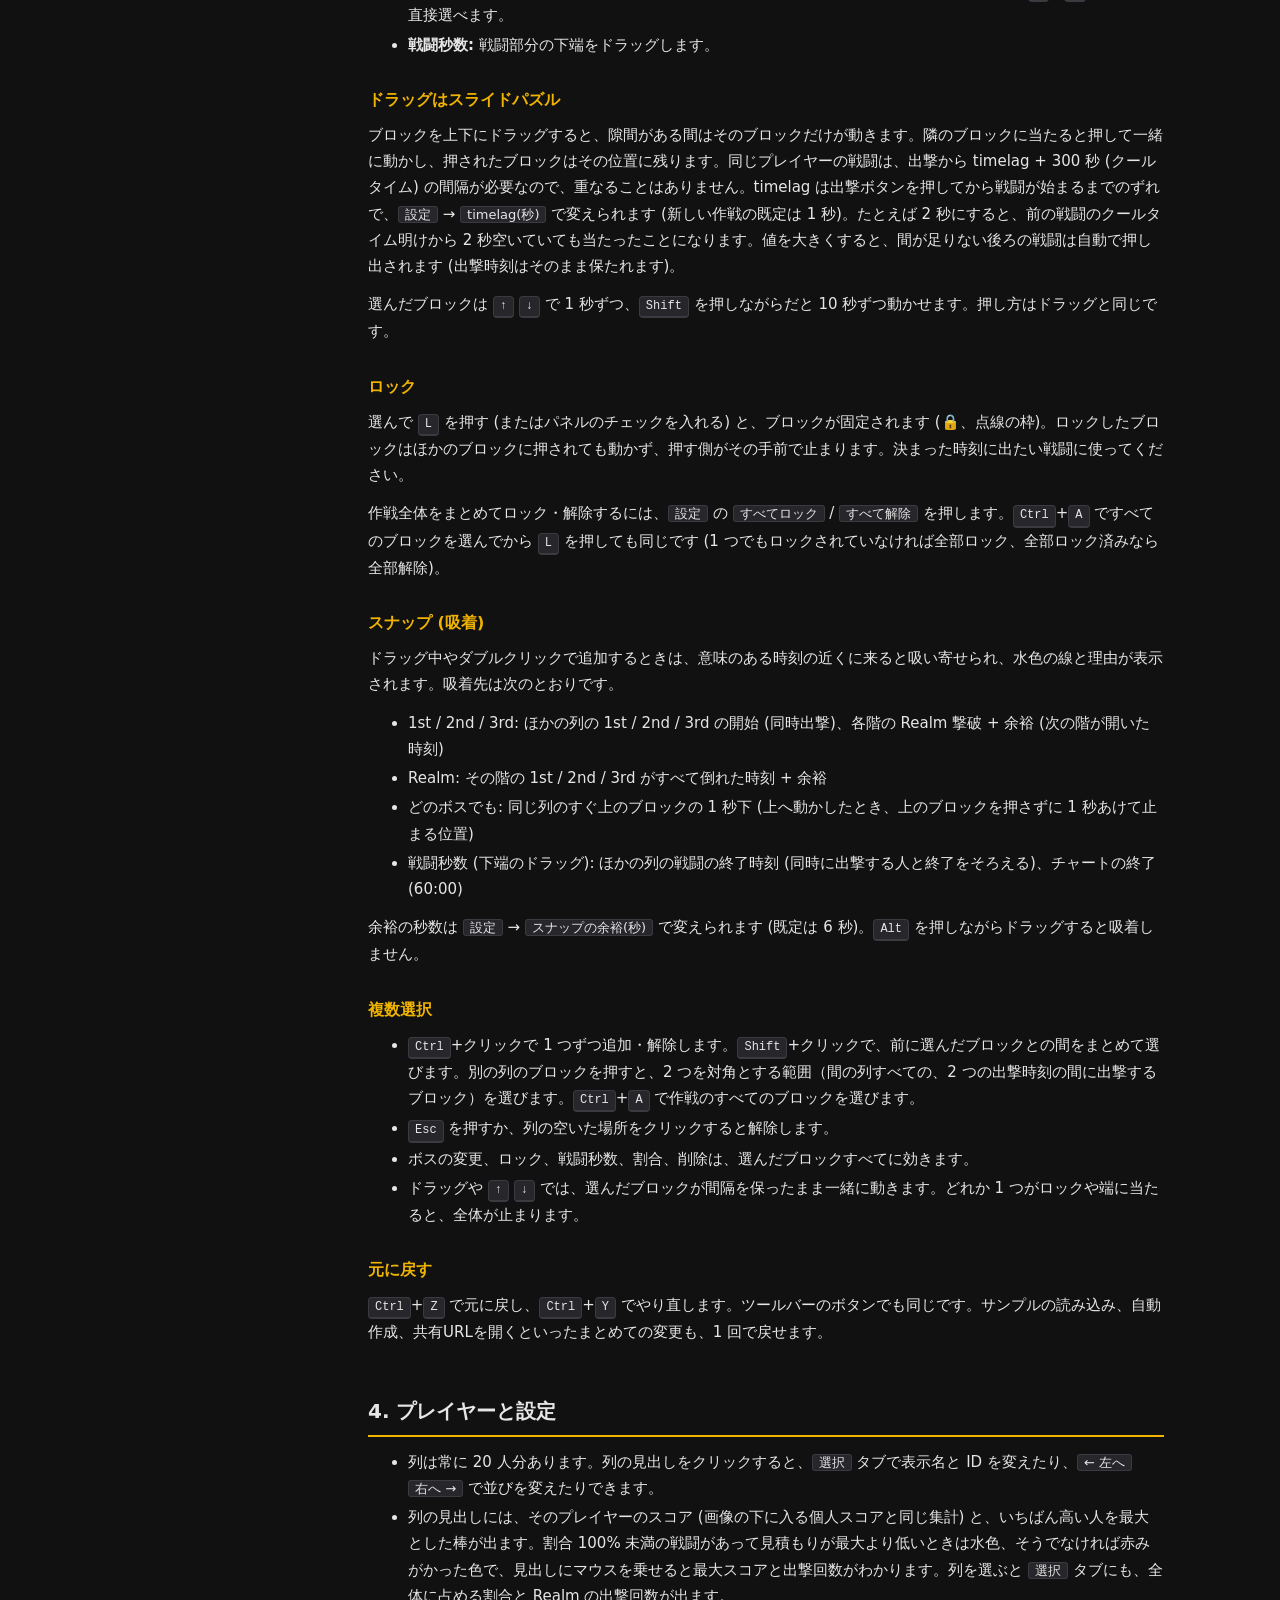
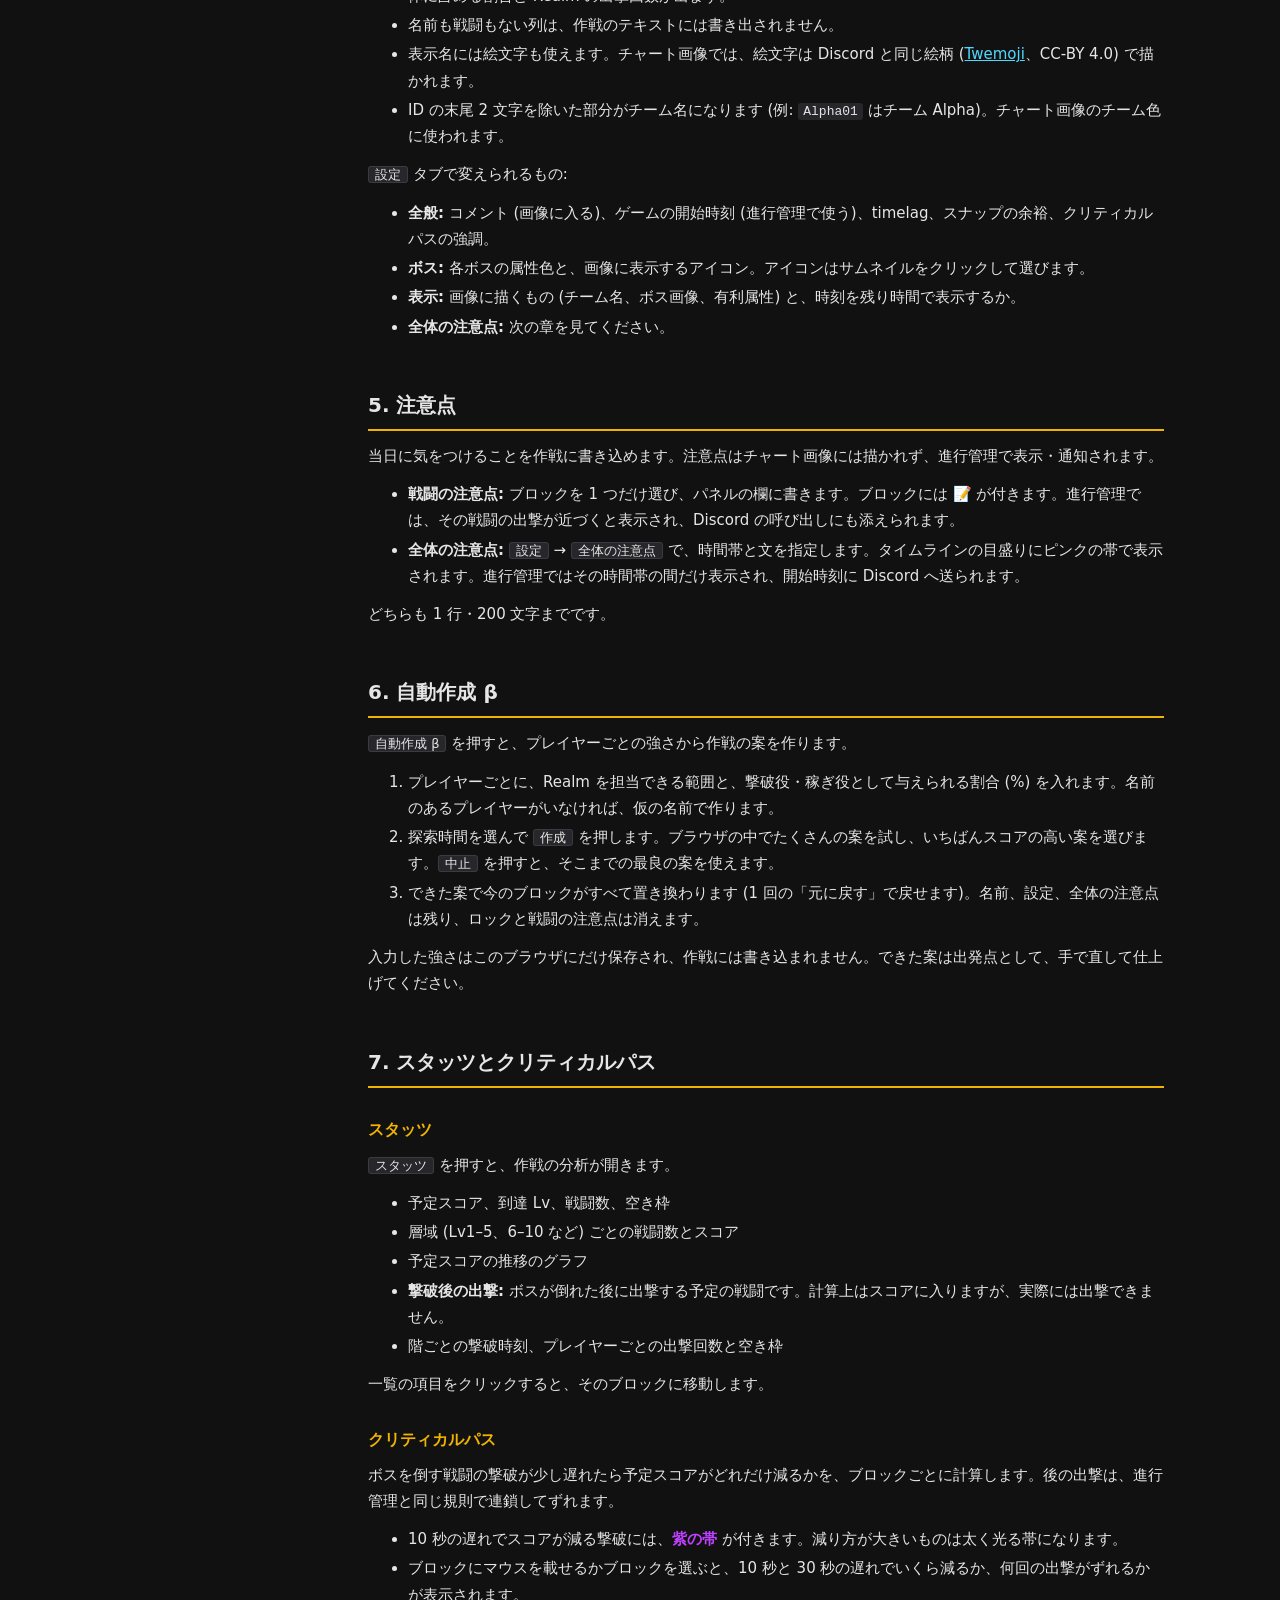
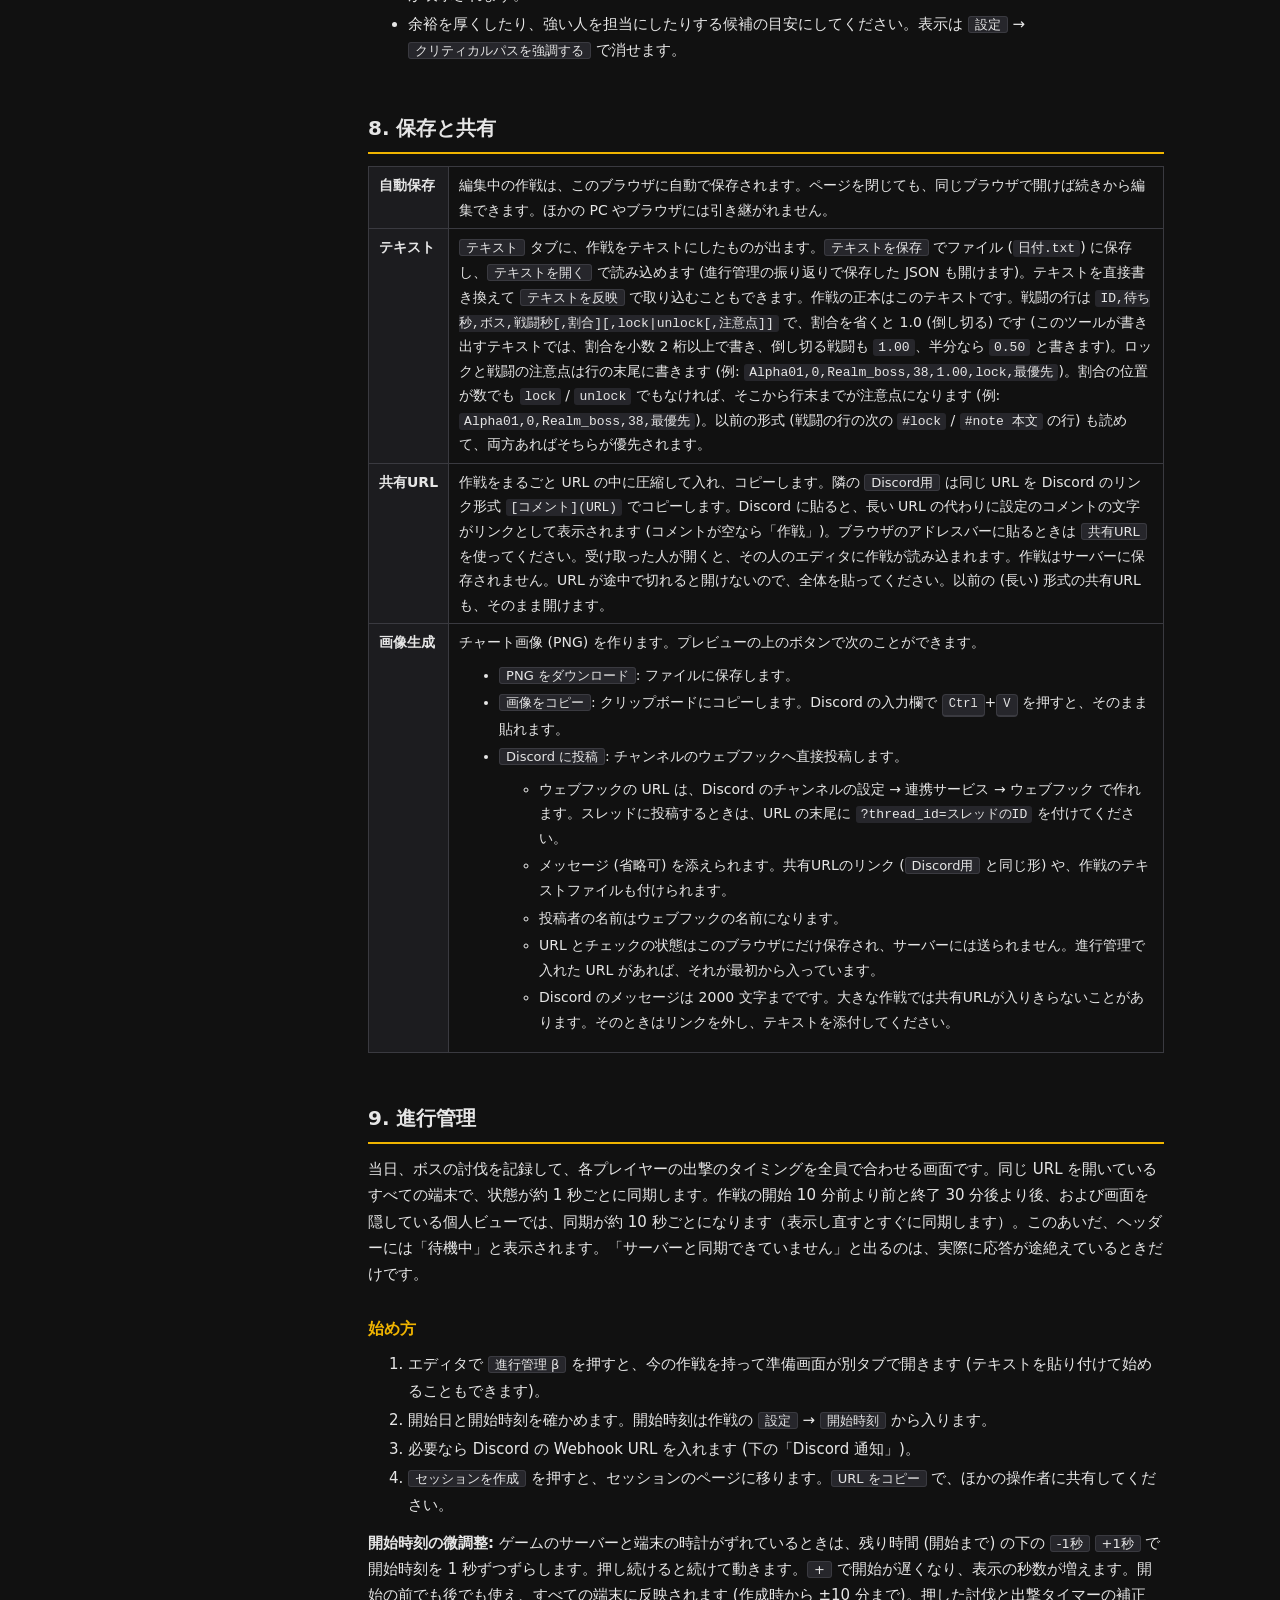
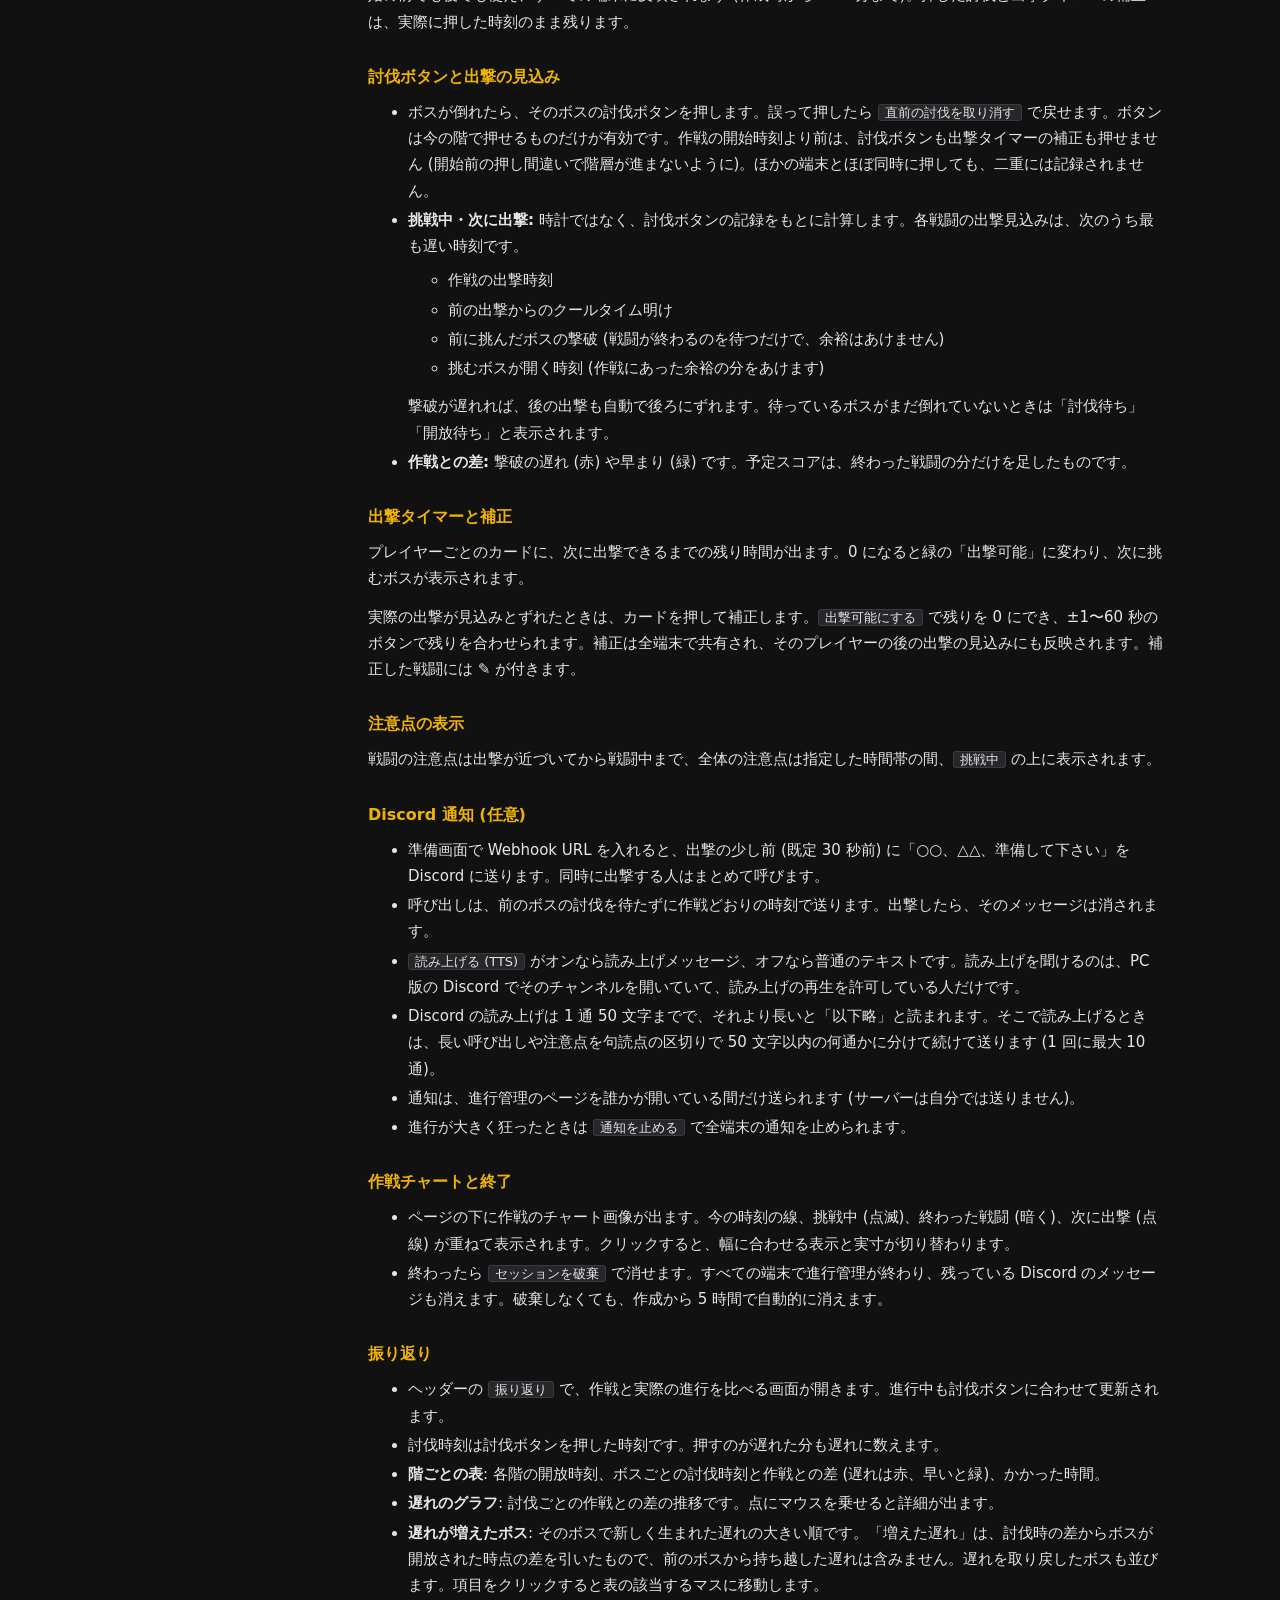
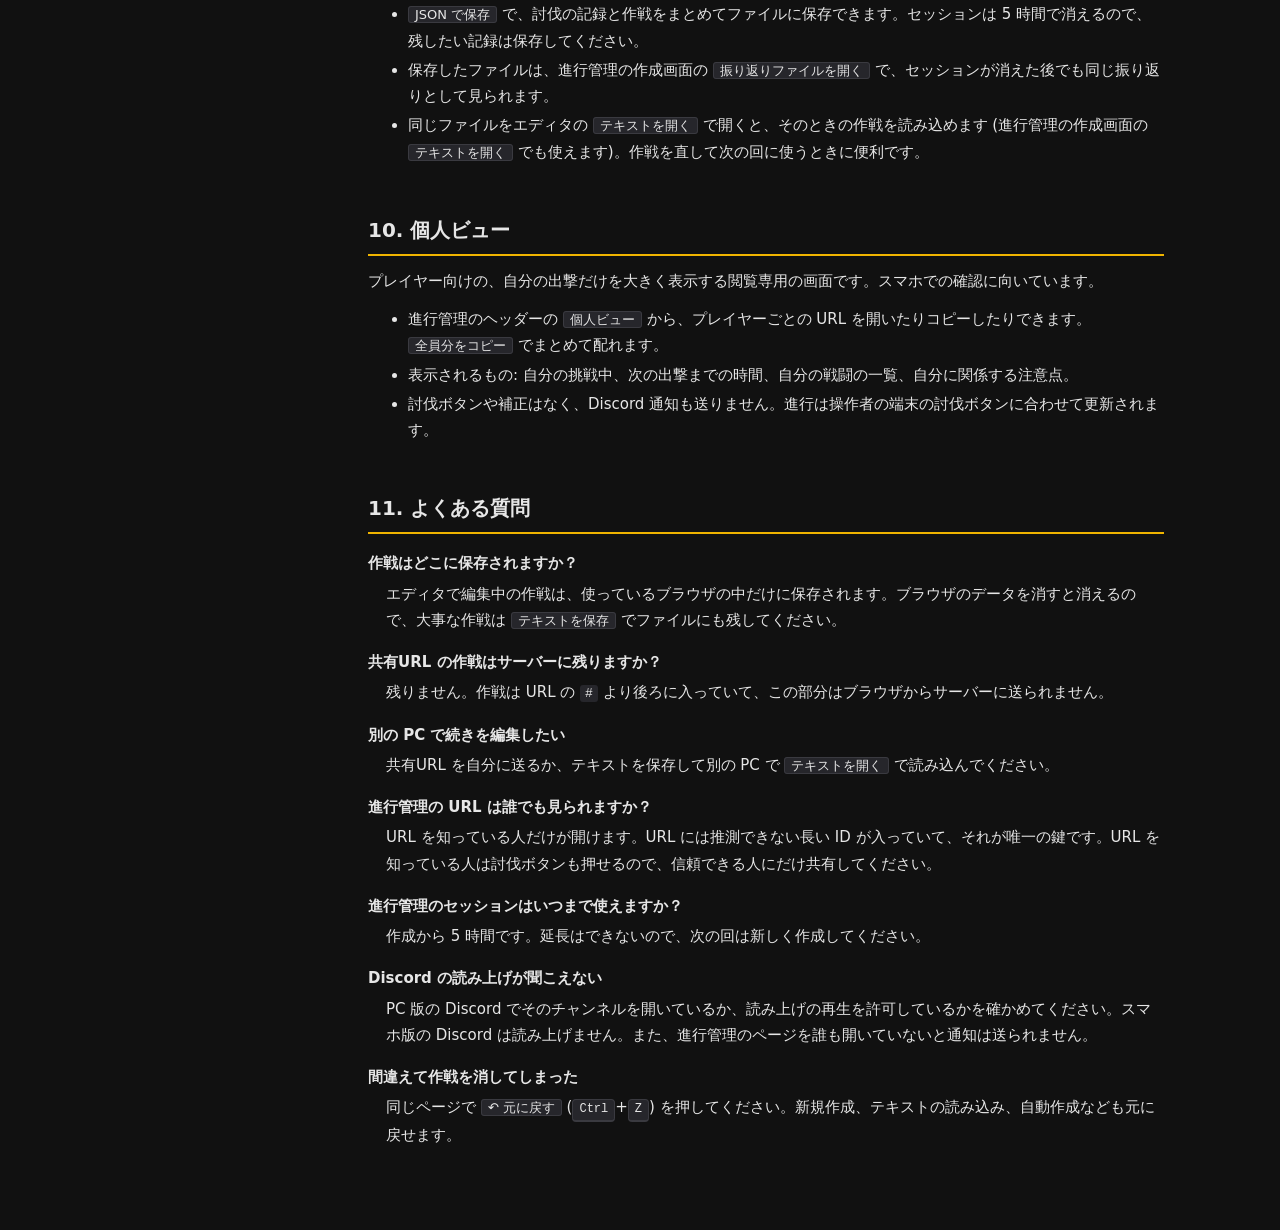
==== commit 52f017d4: "チャート画像のプレイヤー名とコメントで絵文字を Twemoji の画像で描く NotoSansJP に絵文字のグリフがなく □ に × が出ていたため、絵文字の部分だけ Twemoji 17.0.3 " ====
--- a/web/guide.html
+++ b/web/guide.html
@@ -164,6 +164,7 @@
   <li>列は常に 20 人分あります。列の見出しをクリックすると、<span class="ui">選択</span> タブで表示名と ID を変えたり、<span class="ui">← 左へ</span> <span class="ui">右へ →</span> で並びを変えたりできます。</li>
   <li>列の見出しには、そのプレイヤーのスコア (画像の下に入る個人スコアと同じ集計) と、いちばん高い人を最大とした棒が出ます。割合 100% 未満の戦闘があって見積もりが最大より低いときは水色、そうでなければ赤みがかった色で、見出しにマウスを乗せると最大スコアと出撃回数がわかります。列を選ぶと <span class="ui">選択</span> タブにも、全体に占める割合と Realm の出撃回数が出ます。</li>
   <li>名前も戦闘もない列は、作戦のテキストには書き出されません。</li>
+  <li>表示名には絵文字も使えます。チャート画像では、絵文字は Discord と同じ絵柄 (<a href="https://github.com/jdecked/twemoji">Twemoji</a>、CC-BY 4.0) で描かれます。</li>
   <li>ID の末尾 2 文字を除いた部分がチーム名になります (例: <code>Alpha01</code> はチーム Alpha)。チャート画像のチーム色に使われます。</li>
 </ul>
 <p><span class="ui">設定</span> タブで変えられるもの:</p>
